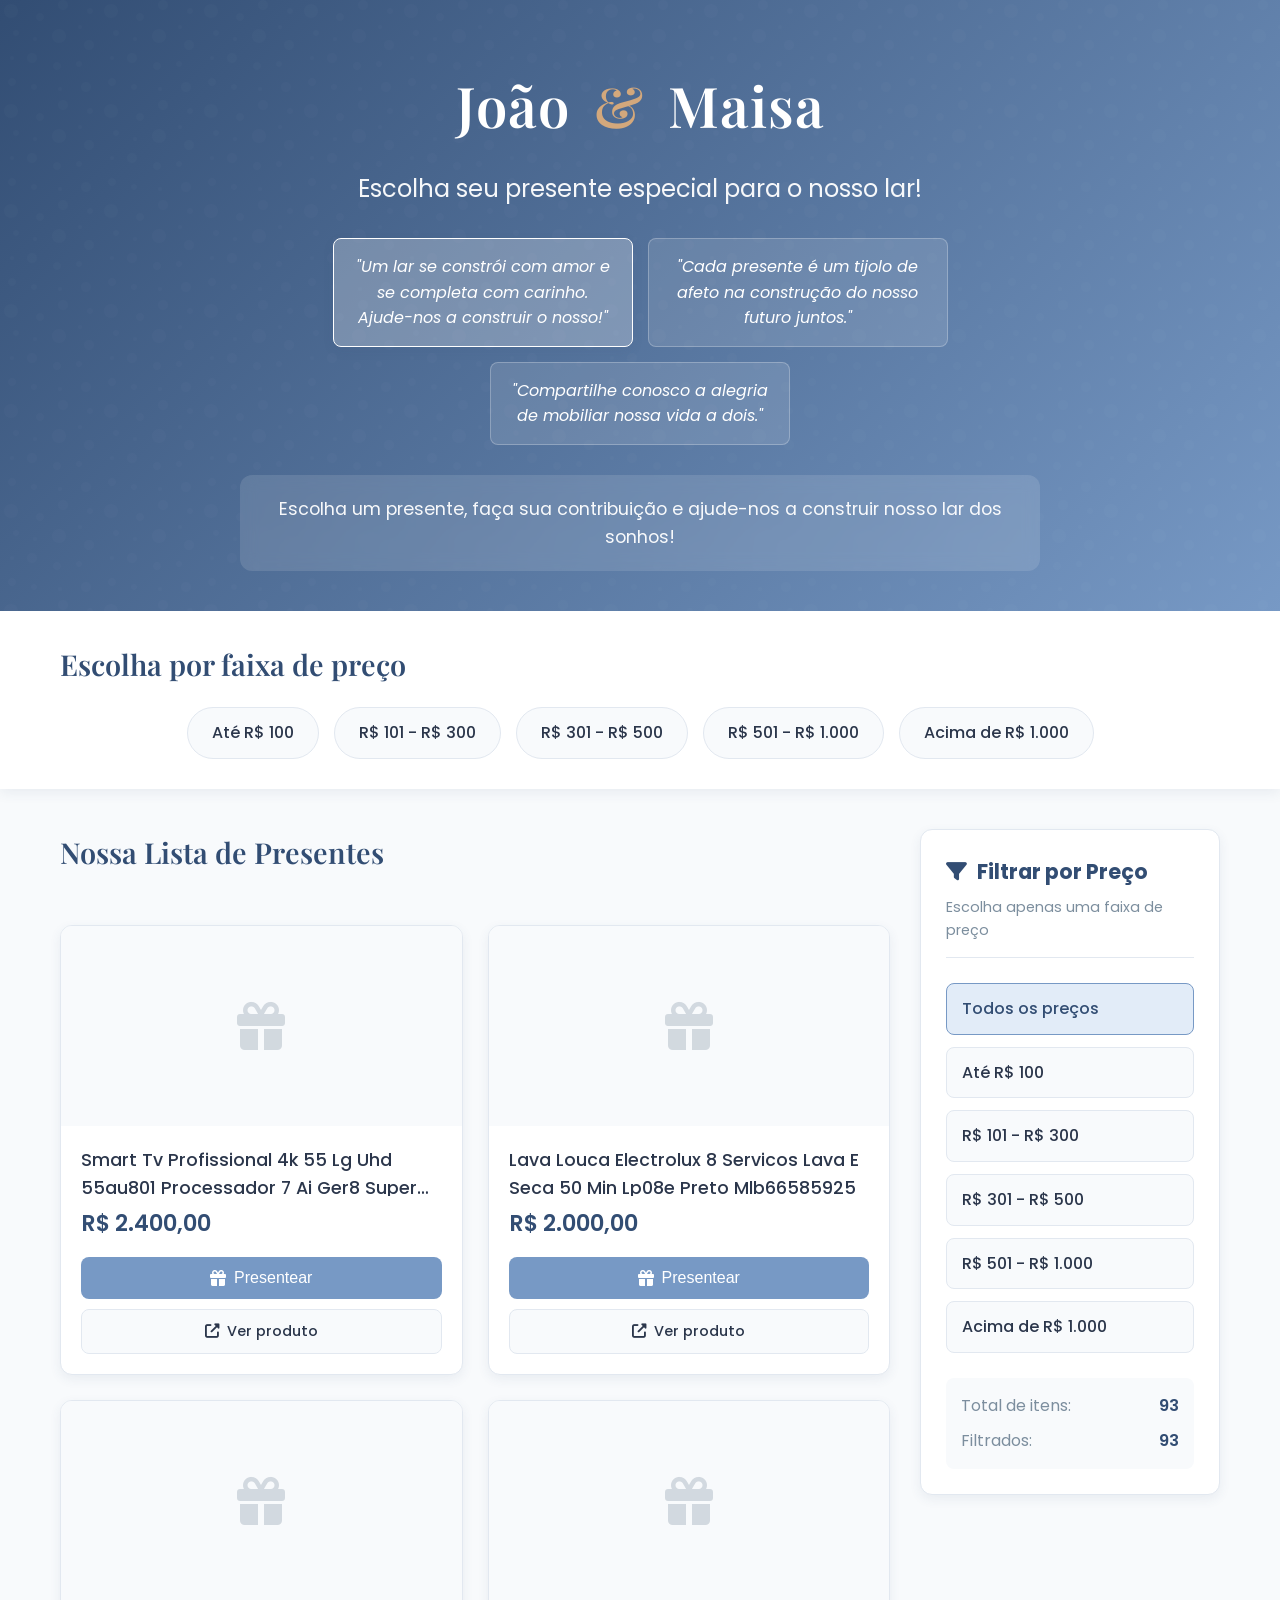
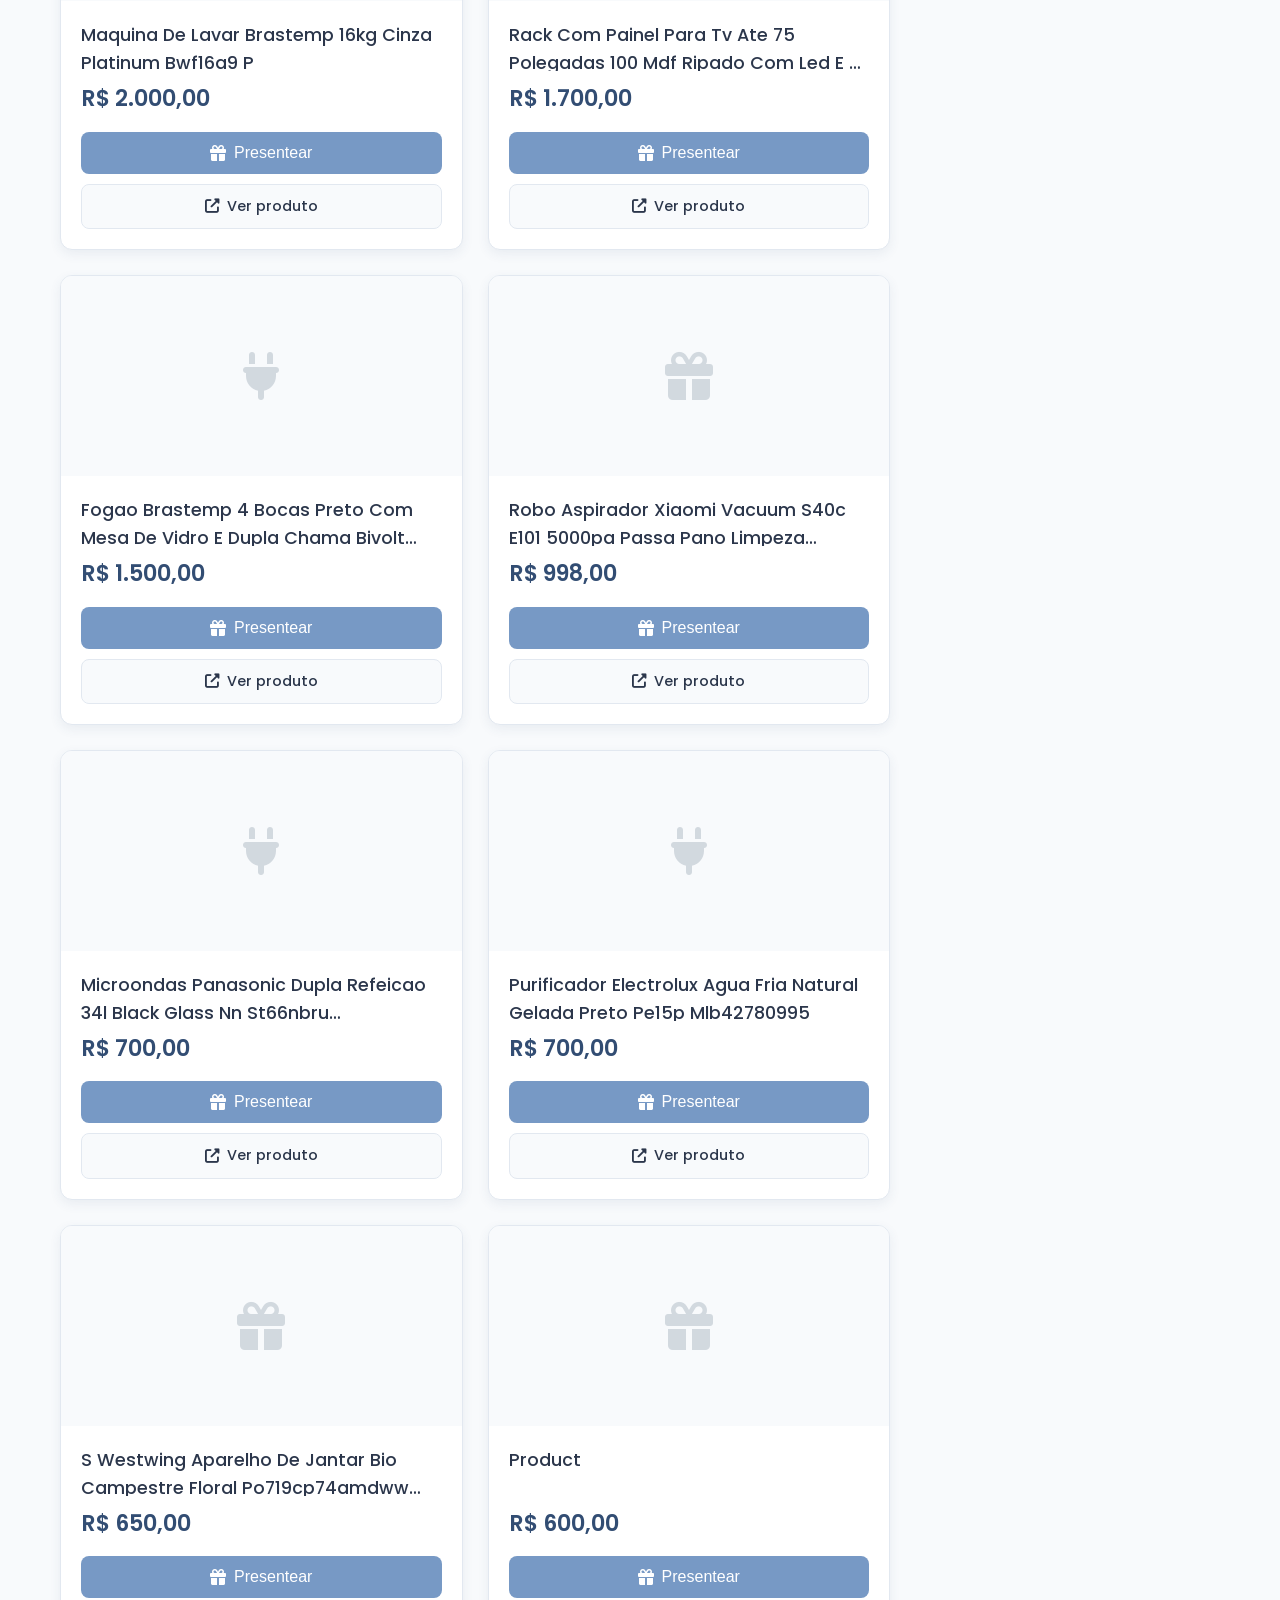
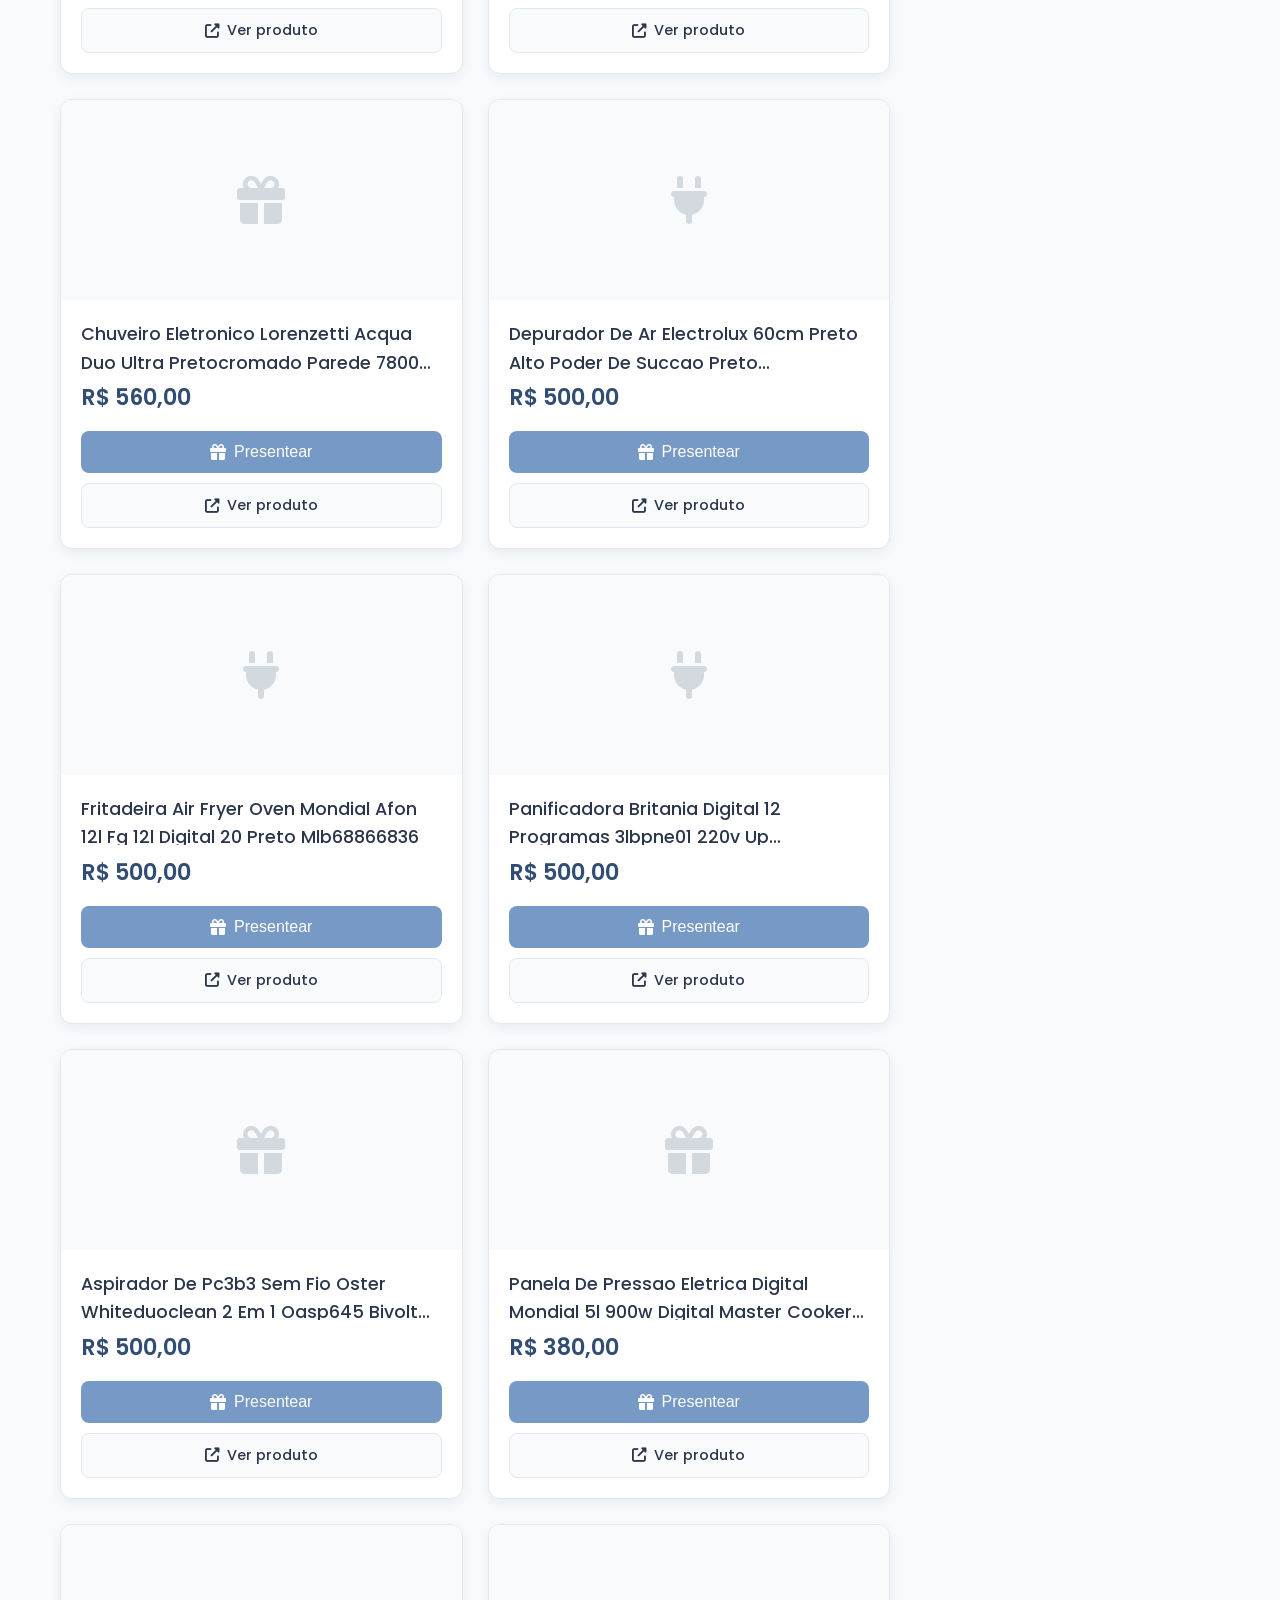
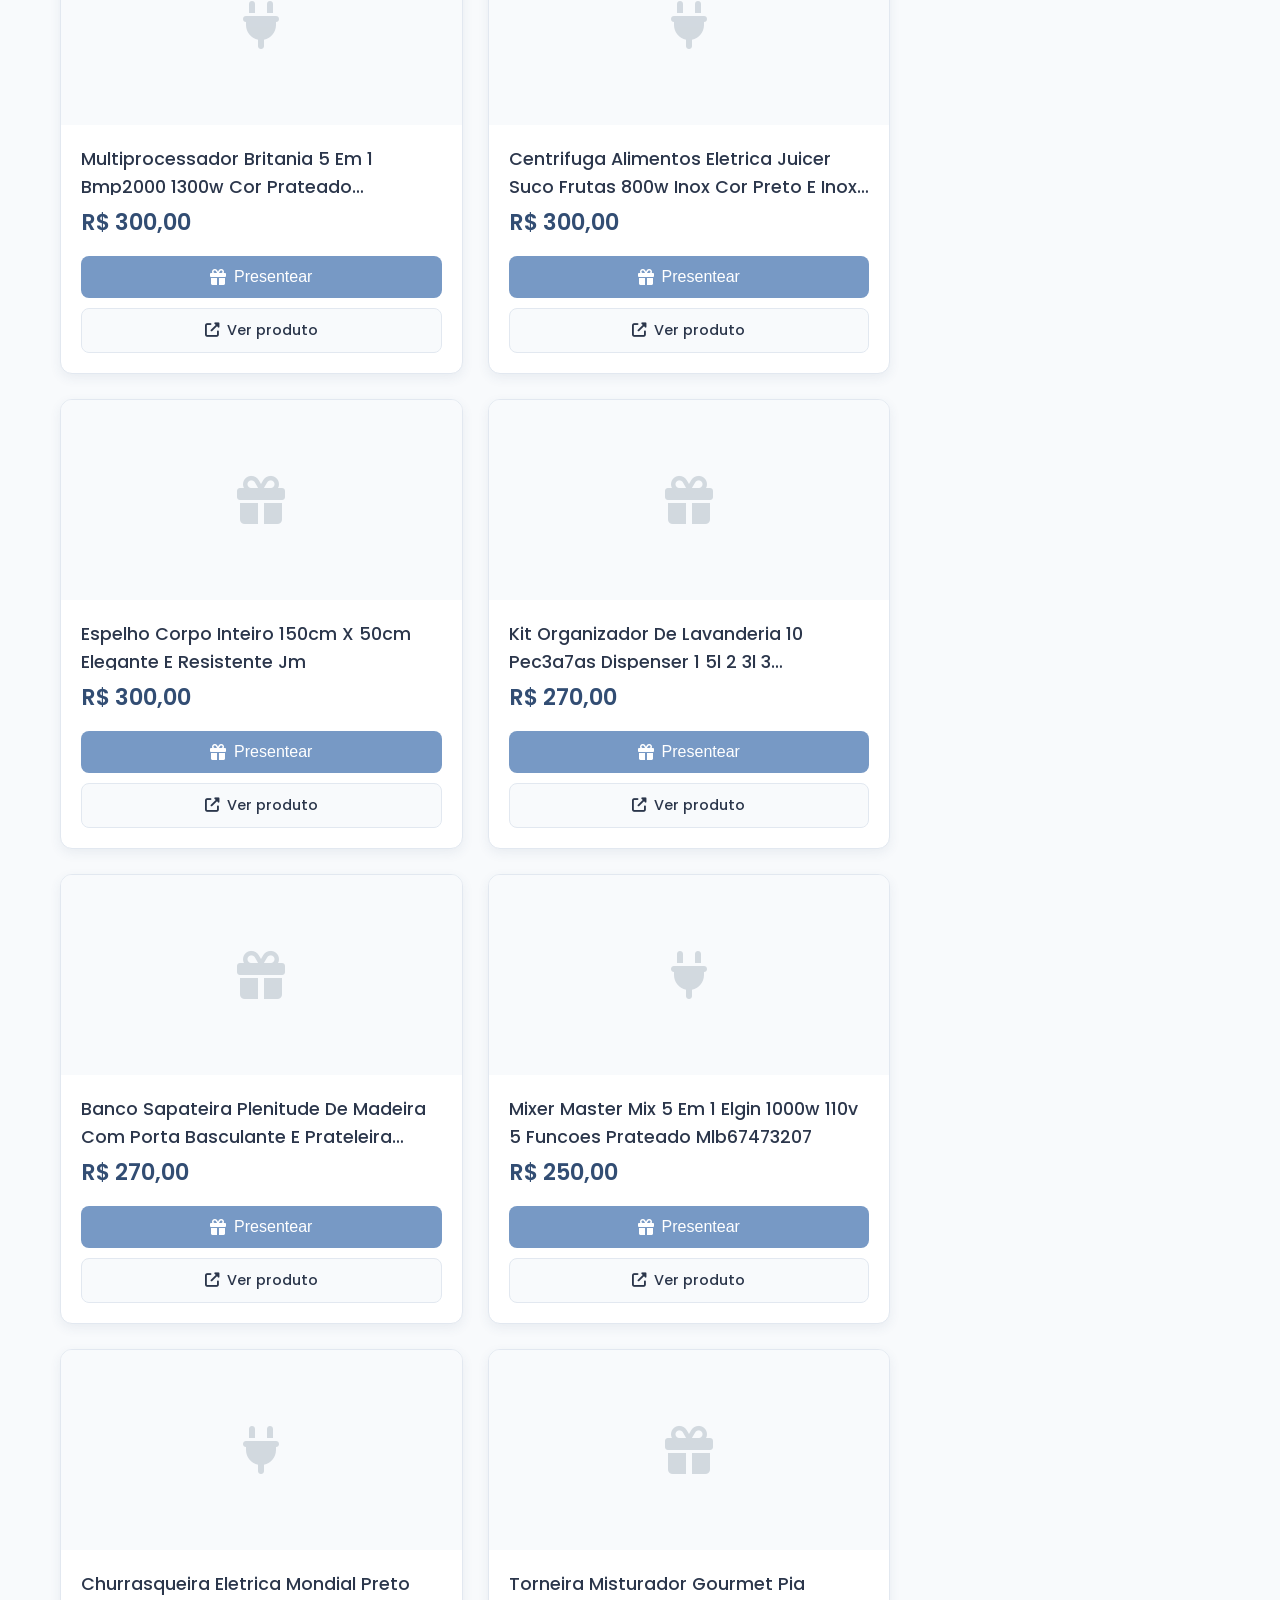
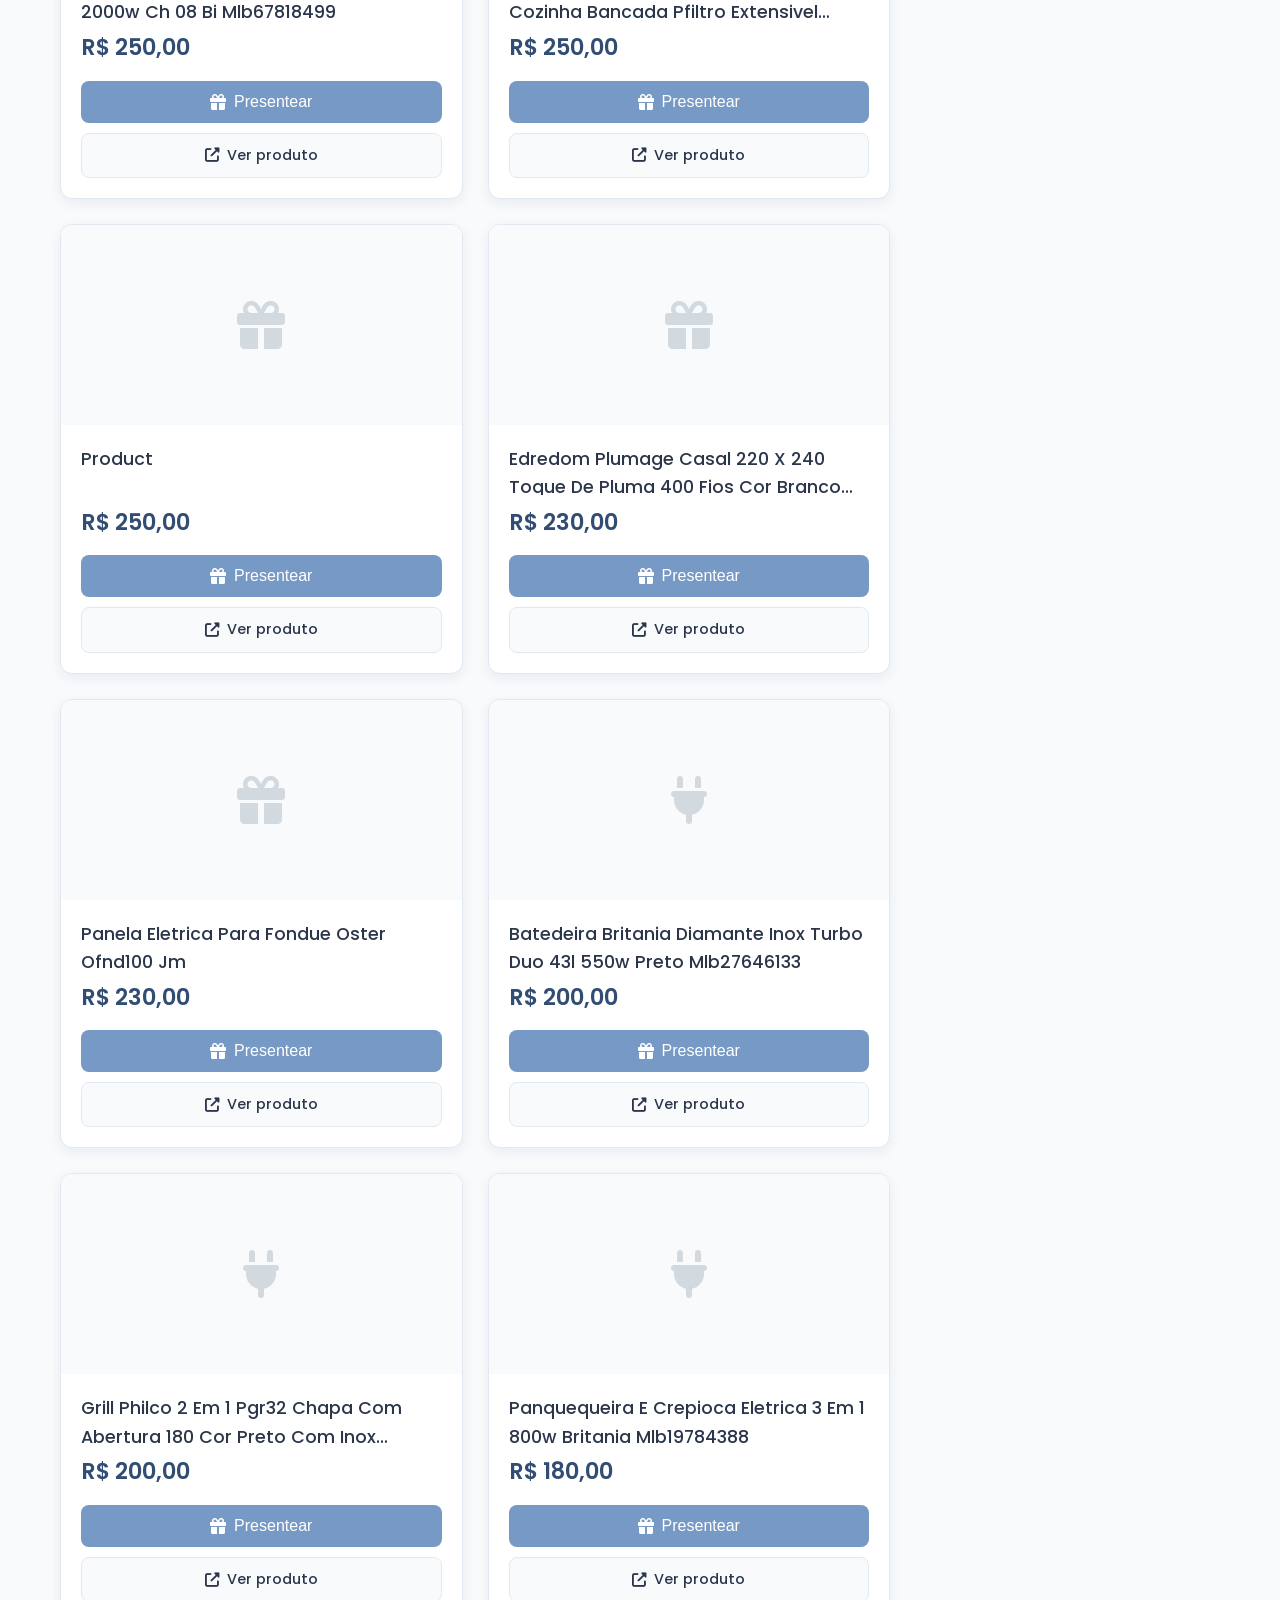
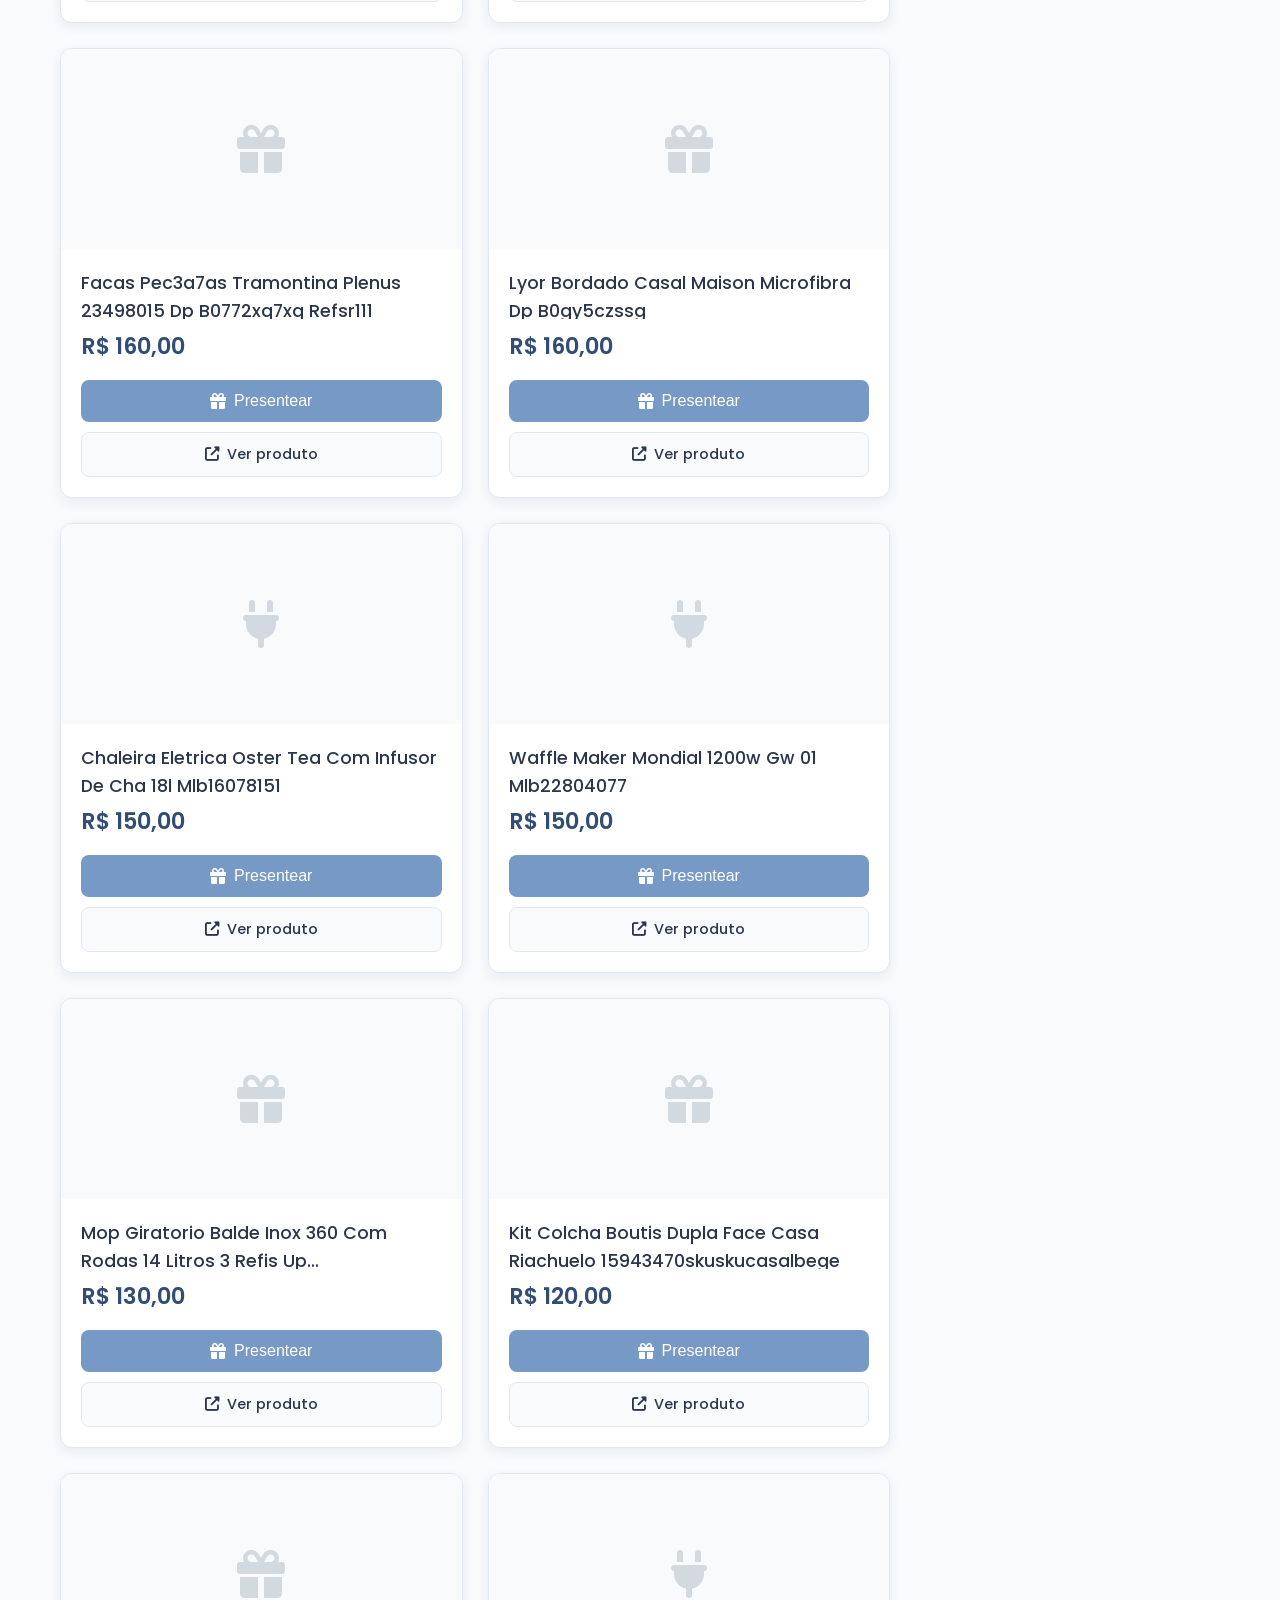
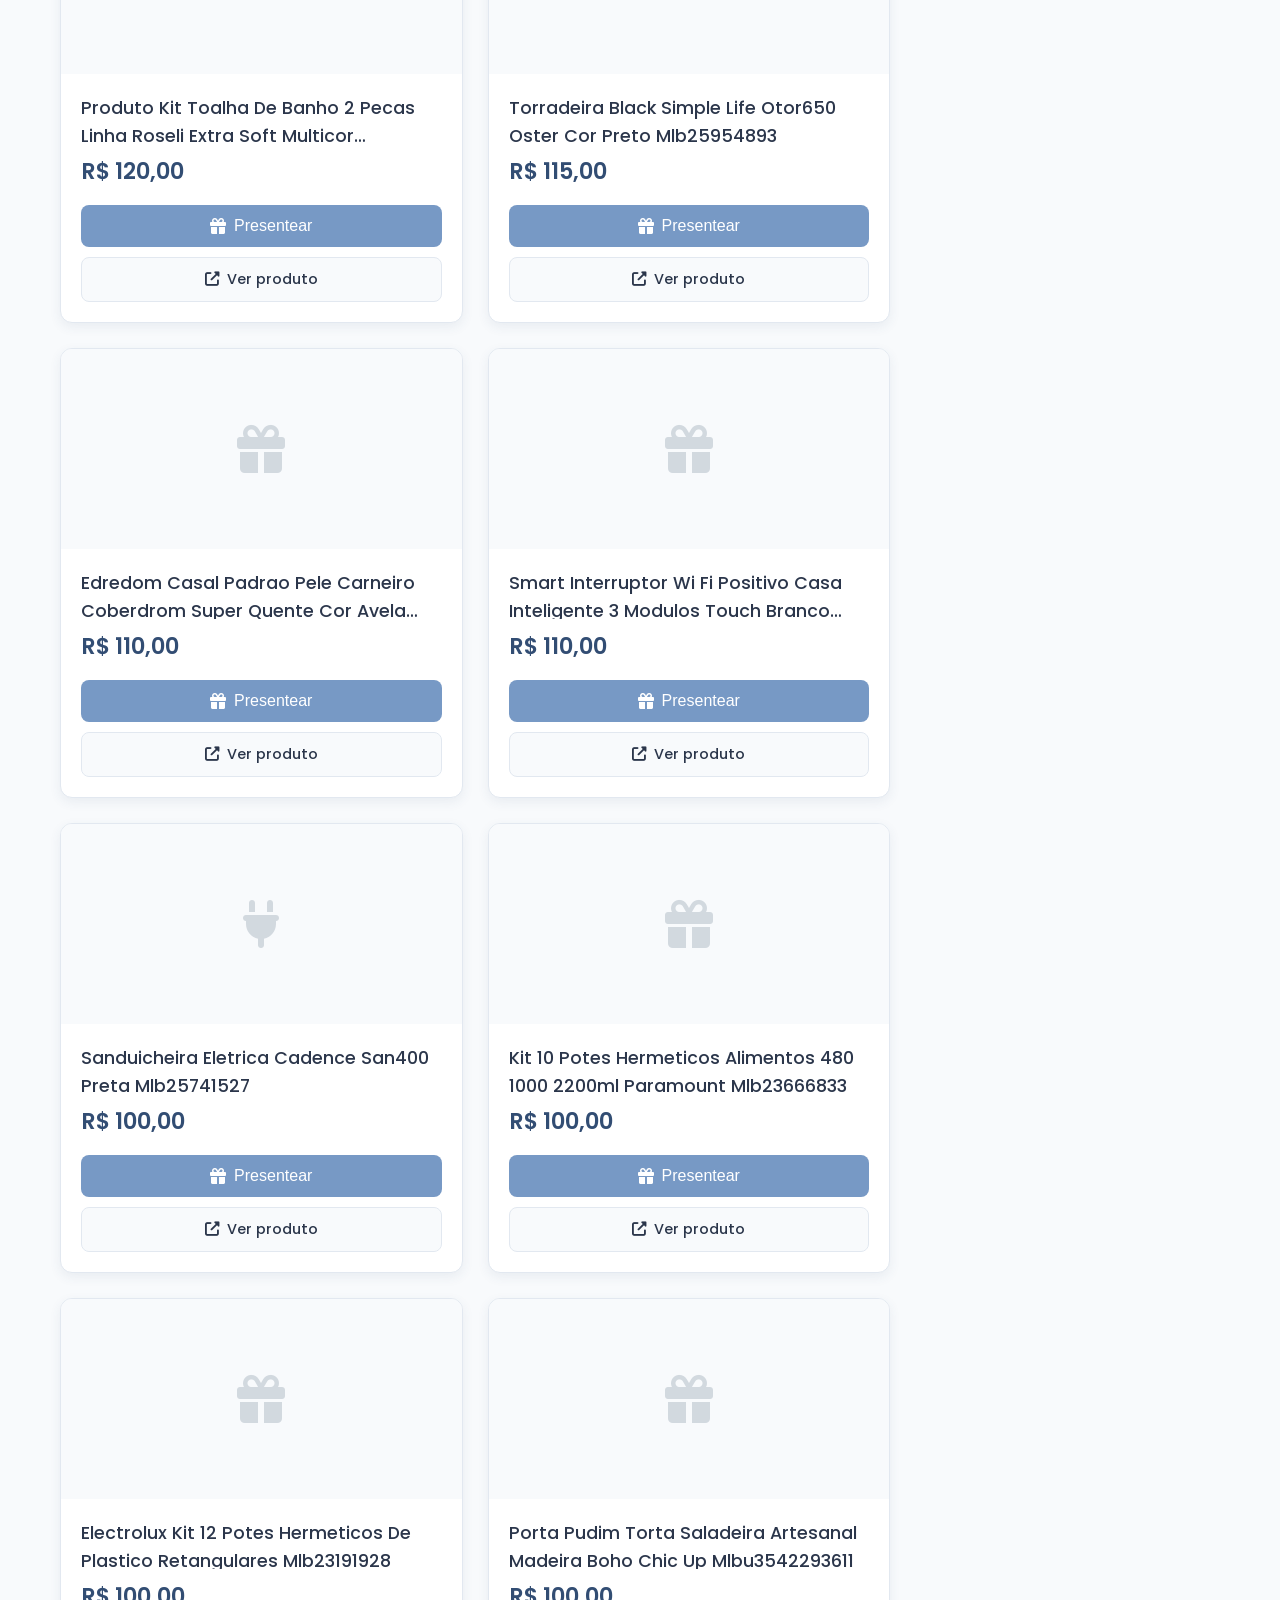
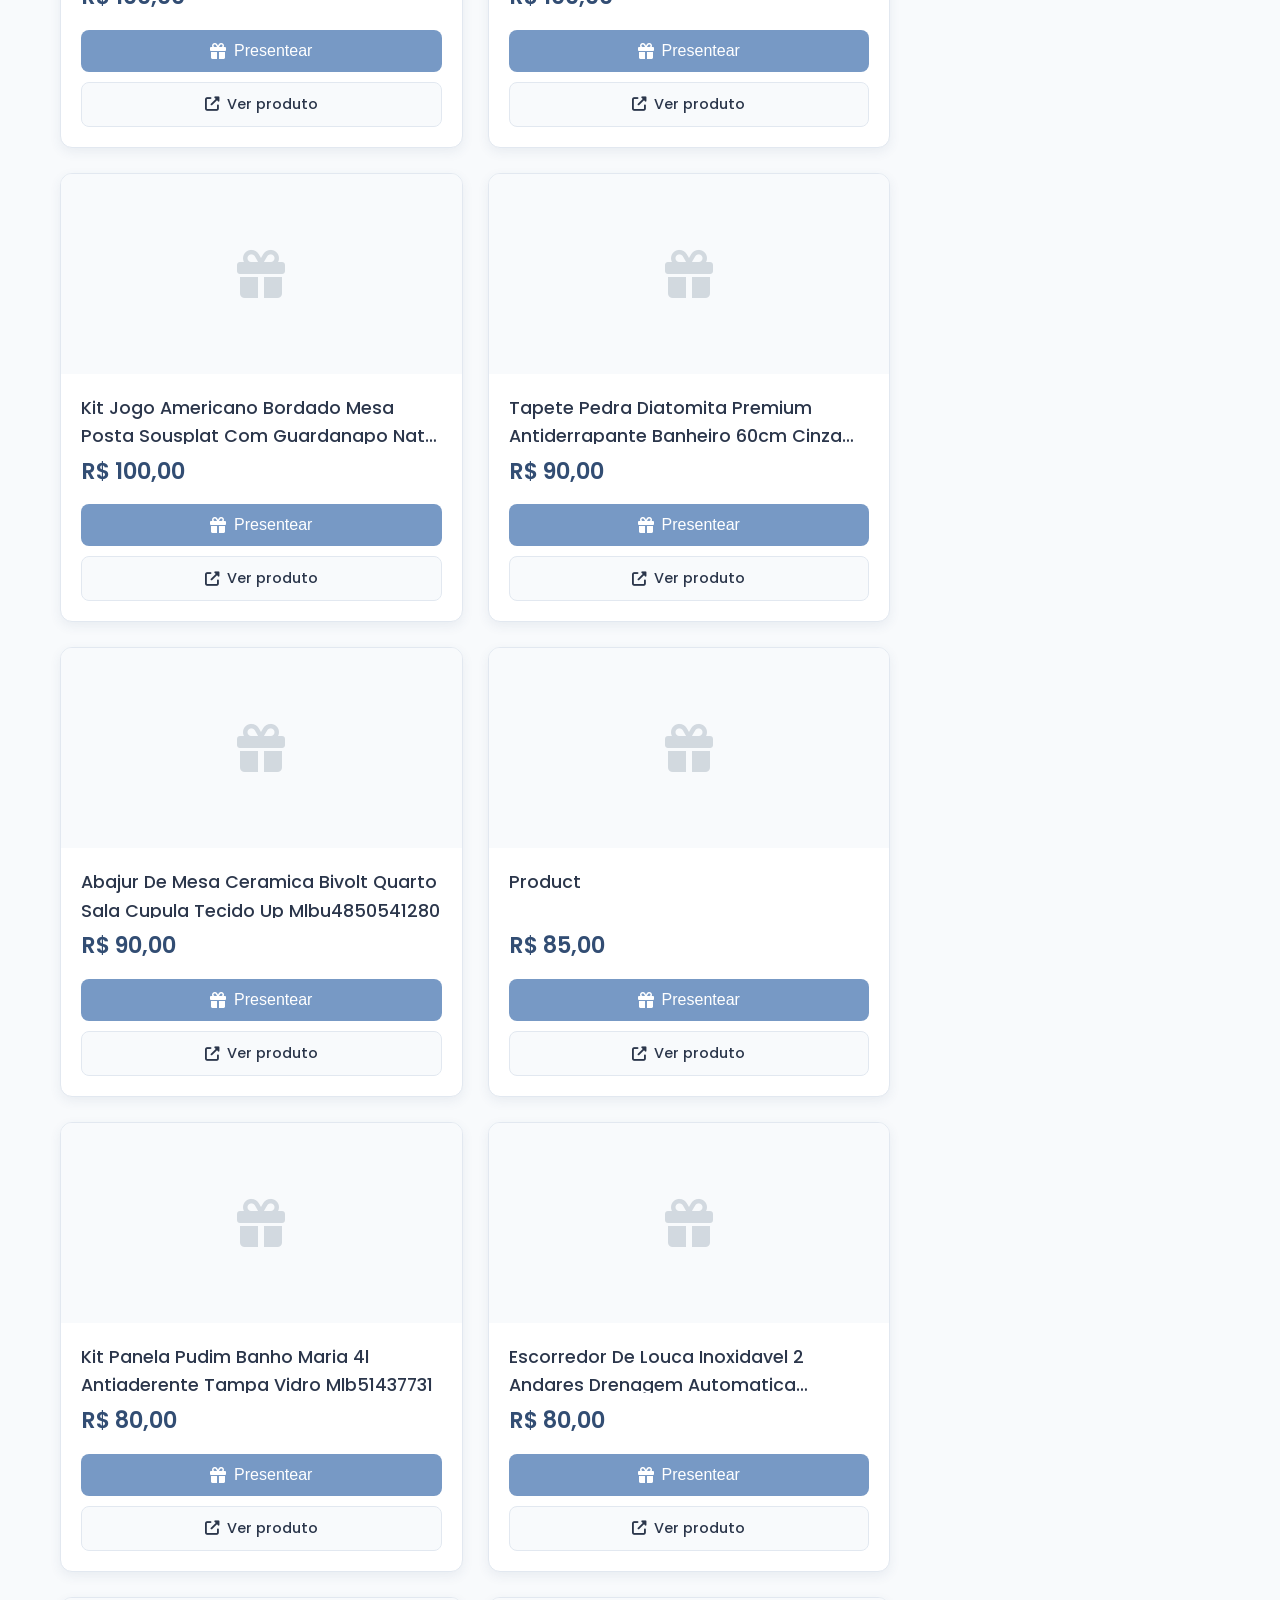
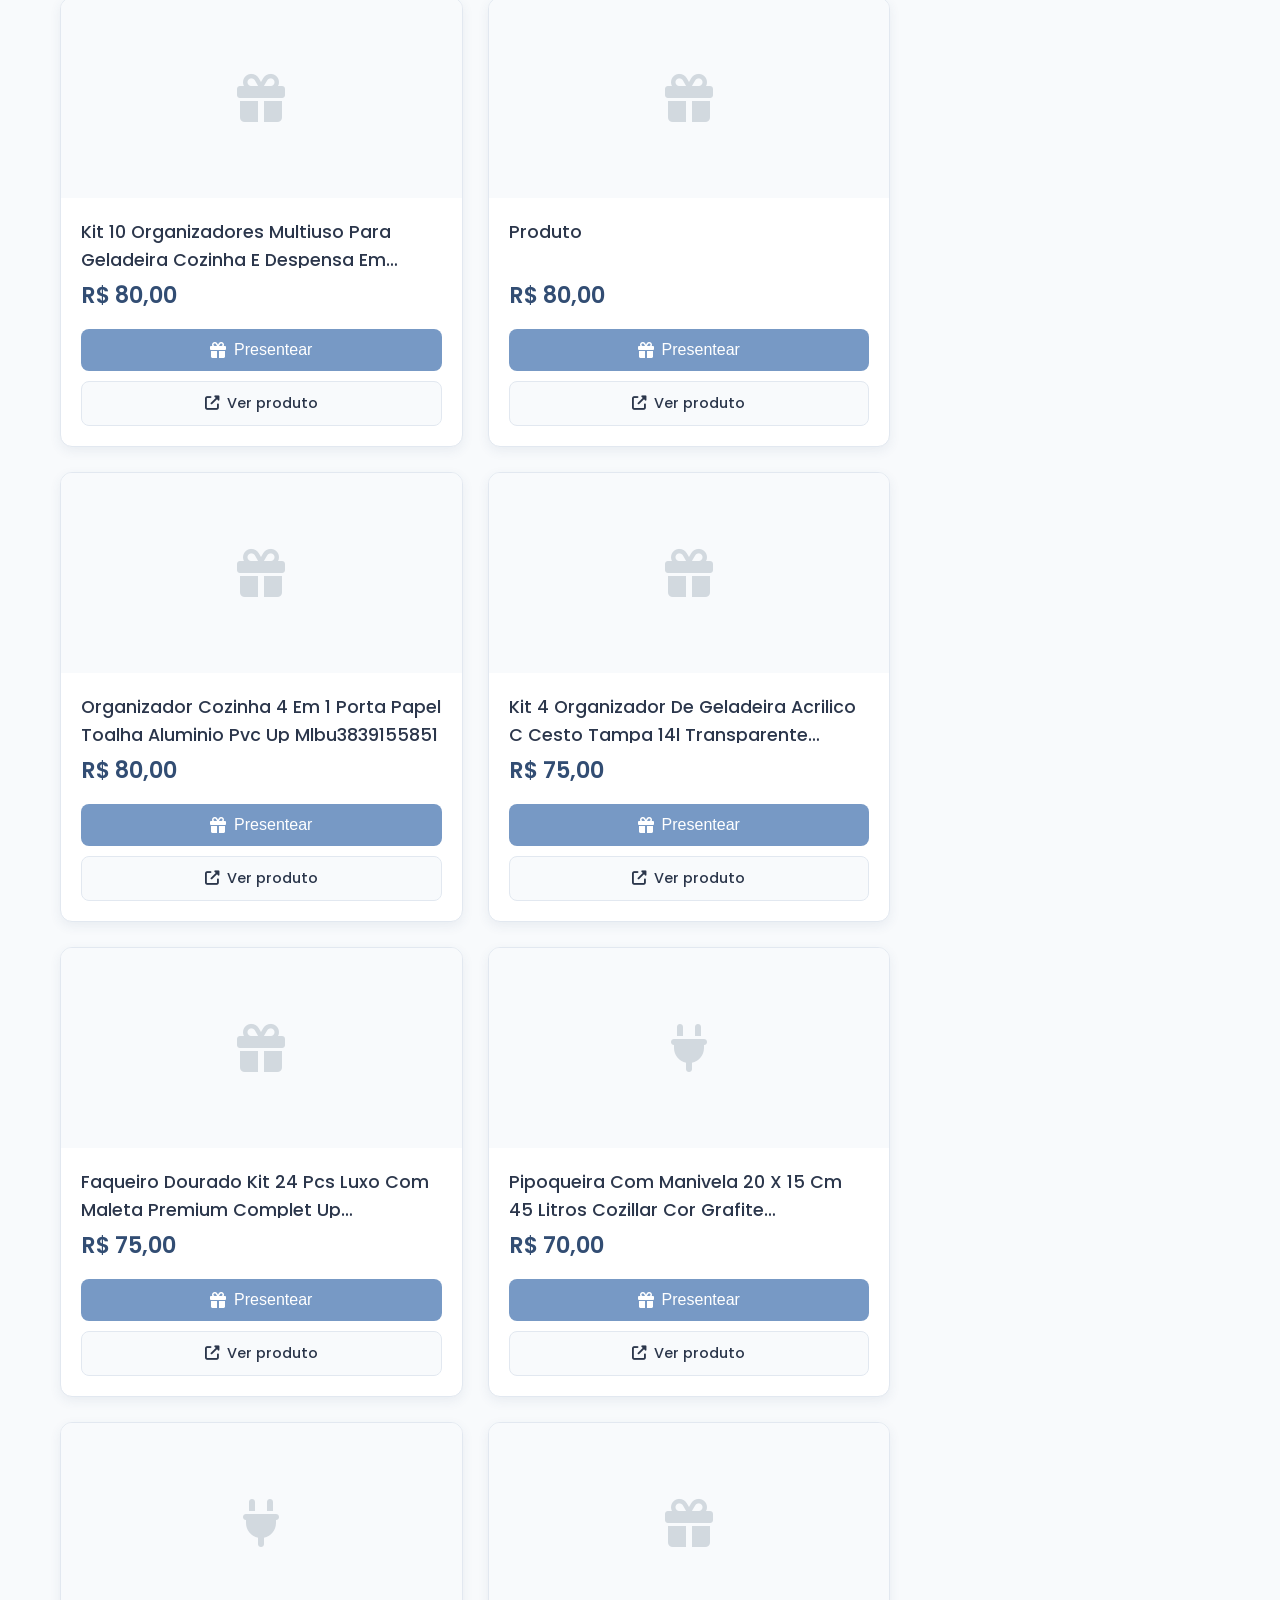
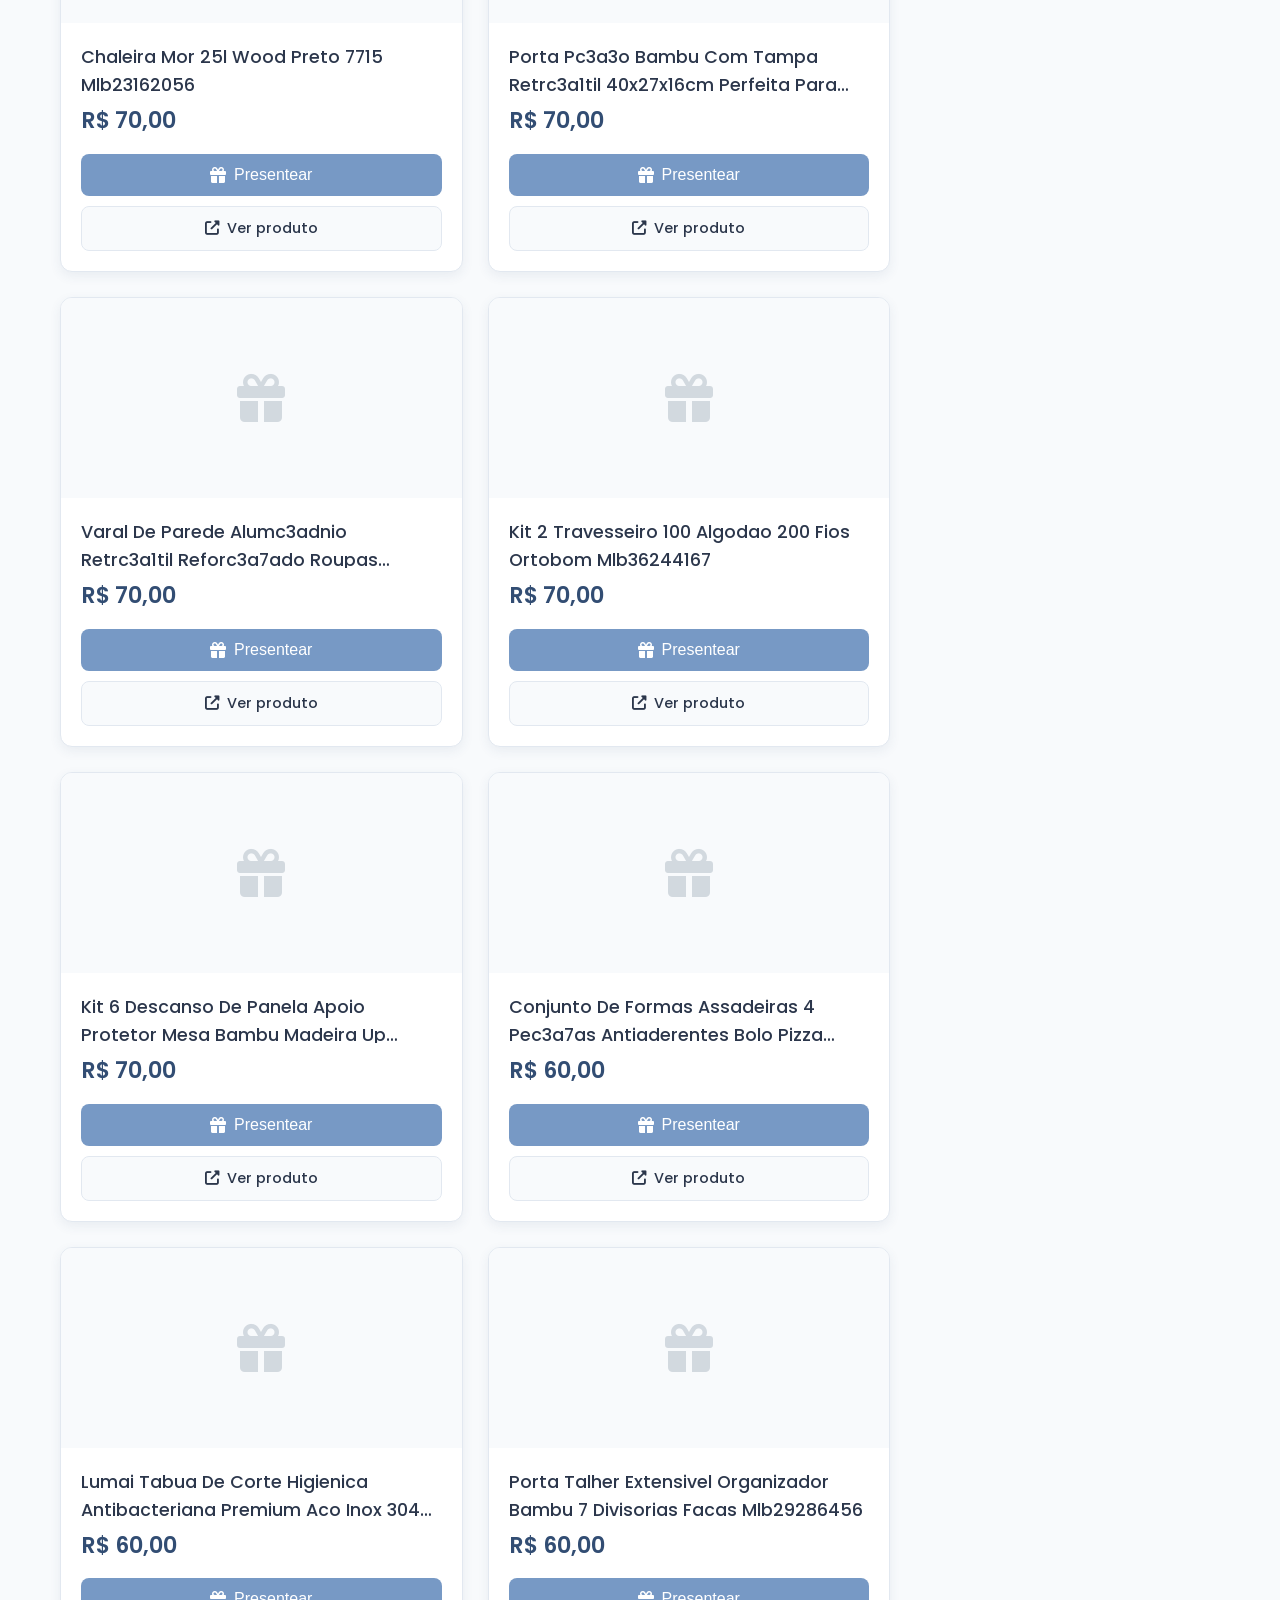
==== checkout.html @ a82e282a "Add files via upload" ====
<!DOCTYPE html>
<html lang="pt-BR">
<head>
    <meta charset="UTF-8">
    <meta name="viewport" content="width=device-width, initial-scale=1.0">
    <title>Finalizar Presente - João e Maisa</title>
    <link rel="stylesheet" href="style.css">
    <link rel="stylesheet" href="checkout.css">
    <link rel="preconnect" href="https://fonts.googleapis.com">
    <link rel="preconnect" href="https://fonts.gstatic.com" crossorigin>
    <link href="https://fonts.googleapis.com/css2?family=Poppins:wght@300;400;500;600;700&family=Playfair+Display:wght@400;500;600&display=swap" rel="stylesheet">
    <link rel="stylesheet" href="https://cdnjs.cloudflare.com/ajax/libs/font-awesome/6.4.0/css/all.min.css">
</head>
<body>
    <!-- Header -->
    <header class="checkout-header">
        <div class="container">
            <div class="header-content">
                <a href="index.html" class="back-link">
                    <i class="fas fa-arrow-left"></i> Voltar para lista
                </a>
                <h1 class="couple-names">João <span class="amp">&</span> Maisa</h1>
            </div>
        </div>
    </header>

    <!-- Main Content -->
    <main class="checkout-main">
        <div class="container">
            <div class="checkout-wrapper">
                <!-- Product Summary -->
                <section class="product-summary" id="productSummary">
                    <div class="summary-header">
                        <h2><i class="fas fa-gift"></i> Resumo do Presente</h2>
                    </div>
                    <div class="summary-content">
                        <div class="product-image-container">
                            <div class="product-image-large" id="productImage"></div>
                        </div>
                        <div class="product-details">
                            <h3 id="productName">Carregando...</h3>
                            <div class="product-price-large" id="productPrice">R$ 0,00</div>
                            <div class="voltage-warning" id="voltageWarning">
                                <i class="fas fa-exclamation-circle"></i>
                                <span>Verifique se a voltagem é 110V antes de comprar</span>
                            </div>
                        </div>
                    </div>
                </section>

                <!-- Checkout Options -->
                <section class="checkout-options">
                    <div class="options-header">
                        <h2><i class="fas fa-credit-card"></i> Escolha como presentear</h2>
                        <p class="options-subtitle">Selecione a forma que preferir contribuir</p>
                    </div>
                    
                    <div class="options-grid">
                        <!-- Opção 1: PIX -->
                        <div class="option-card option-recommended" id="pixOption">
                            <div class="option-badge">
                                <span class="badge-text">Recomendado</span>
                            </div>
                            <div class="option-icon">
                                <i class="fas fa-qrcode"></i>
                            </div>
                            <div class="option-content">
                                <h3>Fazer um PIX</h3>
                                <p class="option-description">
                                    Transfira o valor do presente diretamente para os noivos comprarem. 
                                    É rápido, seguro e sem taxas!
                                </p>
                                
                                <div class="pix-details">
                                    <div class="pix-qr-code" id="pixQRCode">
                                        <img src="qrcode.png" alt="QR Code PIX" style="width: 100%; height: 100%; object-fit: contain; border-radius: 8px;">
                                    </div>
                                    
                                    <div class="pix-info">
                                        <div class="info-item">
                                            <span class="info-label">Chave PIX (CPF):</span>
                                            <div class="info-value">
                                                <span id="pixKey">123.456.789-00</span>
                                                <button class="btn-copy" id="copyPixBtn">
                                                    <i class="fas fa-copy"></i> Copiar
                                                </button>
                                            </div>
                                        </div>
                                        
                                        <div class="info-item">
                                            <span class="info-label">Valor:</span>
                                            <span class="info-value" id="pixValue">R$ 0,00</span>
                                        </div>
                                        
                                        <div class="info-item">
                                            <span class="info-label">Favorecido:</span>
                                            <span class="info-value">João Gabriel Ribeiro Holanda</span>
                                        </div>
                                    </div>
                                </div>
                                
                                <div class="option-instructions">
                                    <h4><i class="fas fa-info-circle"></i> Como fazer o PIX:</h4>
                                    <ol>
                                        <li>Abra o app do seu banco</li>
                                        <li>Escolha a opção "Pagar com PIX"</li>
                                        <li>Escaneie o QR Code ou cole a chave</li>
                                        <li>Confirme o valor e finalize</li>
                                    </ol>
                                </div>
                            </div>
                        </div>
                        
                        <!-- Opção 2: Entrega e Compra Externa -->
                        <div class="option-card" id="deliveryOption">
                            <div class="option-icon">
                                <i class="fas fa-truck"></i>
                            </div>
                            <div class="option-content">
                                <h3>Entregar no Endereço ou Comprar Online</h3>
                                <p class="option-description">
                                    Você pode comprar online e mandar entregar ou usar o link original do produto.
                                </p>
                                
                                <div class="delivery-details">
                                    <div class="address-card">
                                        <h4><i class="fas fa-home"></i> Endereço dos Noivos</h4>
                                        <div class="address-info">
                                            <p><strong>Rua Quintino Bocaiuva, 414</strong></p>
                                            <p>Bairro Santa Rosa, Belo Horizonte</p>
                                            <p>Bloco 2, Apto 301</p>
                                            <p>CEP: 31255-550</p>
                                        </div>
                                    </div>
                                    
                                    <!-- Link de Compra Externa -->
                                    <div class="external-purchase">
                                        <h4><i class="fas fa-external-link-alt"></i> Comprar no Site Original</h4>
                                        <div class="external-info">
                                            <div class="info-item">
                                                <span class="info-label">Produto:</span>
                                                <span class="info-value" id="externalProductName">Carregando...</span>
                                            </div>
                                            
                                            <div class="info-item">
                                                <span class="info-label">Preço:</span>
                                                <span class="info-value" id="externalProductPrice">R$ 0,00</span>
                                            </div>
                                            
                                            <div class="info-item">
                                                <span class="info-label">Loja:</span>
                                                <span class="info-value" id="externalStore">Carregando...</span>
                                            </div>
                                        </div>
                                        
                                        <div class="external-actions">
                                            <a href="#" target="_blank" class="btn-external" id="externalLinkBtn">
                                                <i class="fas fa-shopping-cart"></i>
                                                <span>Comprar Agora no Site</span>
                                            </a>
                                            
                                            <button class="btn-copy" id="copyLinkBtn">
                                                <i class="fas fa-copy"></i> Copiar Link
                                            </button>
                                        </div>
                                    </div>
                                    
                                    <div class="delivery-instructions">
                                        <h4><i class="fas fa-shipping-fast"></i> Instruções:</h4>
                                        <ul>
                                            <li>Compre o produto em qualquer loja online ou use o link acima</li>
                                            <li>Use o endereço dos noivos para entrega</li>
                                            <li>Verifique se a voltagem é <strong>110V</strong> para eletrodomésticos</li>
                                            <li>Recomendamos usar o nome "João e Maisa"</li>
                                            <li>Após enviar/comprar, avise-nos pelo WhatsApp</li>
                                        </ul>
                                    </div>
                                </div>
                            </div>
                        </div>
                    </div>
                </section>

                <!-- Confirmation Section -->
                <section class="confirmation-section">
                    <div class="confirmation-content">
                        <div class="confirmation-message">
                            <h3><i class="fas fa-check-circle"></i> Pronto para confirmar?</h3>
                            <p>
                                Após fazer o PIX ou enviar o presente, clique no botão abaixo para nos avisar 
                                e atualizarmos nossa lista. Isso evita presentes duplicados!
                            </p>
                        </div>
                        
                        <div class="whatsapp-options">
                            <h4><i class="fab fa-whatsapp"></i> Avisar pelo WhatsApp</h4>
                            <p>Escolha para qual número prefere enviar a confirmação:</p>
                            
                            <div class="whatsapp-buttons">
                                <button class="btn-whatsapp whatsapp-joao" id="whatsappJoaoBtn">
                                    <i class="fab fa-whatsapp"></i>
                                    <span>Avisar João</span>
                                    <small>(31) 98675-0249</small>
                                </button>
                                
                                <button class="btn-whatsapp whatsapp-maisa" id="whatsappMaisaBtn">
                                    <i class="fab fa-whatsapp"></i>
                                    <span>Avisar Maisa</span>
                                    <small>(31) 99699-7590</small>
                                </button>
                         
                            </div>
                        </div>
                    </div>
                </section>
            </div>
        </div>
    </main>

    <!-- Footer -->
    <footer class="footer">
        <div class="container">
            <div class="footer-content">
                <div class="footer-brand">
                    <h4>João & Maisa</h4>
                    <p>Construindo nosso lar com amor</p>
                </div>
                <div class="footer-contact">
                    <h5>Dúvidas?</h5>
                    <p>Entre em contato com os noivos:</p>
                    <div class="contact-info">
                        <div class="contact-item">
                            <i class="fas fa-phone"></i>
                            <span>João: (31) 98675-0249</span>
                        </div>
                        <div class="contact-item">
                            <i class="fas fa-phone"></i>
                            <span>Maisa: (31) 99699-7590</span>
                        </div>
                    </div>
                </div>
            </div>
            <div class="footer-bottom">
                <p>&copy; 2024 Lista de Presentes - João e Maisa. Todos os direitos reservados.</p>
            </div>
        </div>
    </footer>

    <!-- Copy Confirmation Toast -->
    <div class="toast" id="copyToast">
        <div class="toast-content">
            <i class="fas fa-check-circle"></i>
            <span>Chave PIX copiada para a área de transferência!</span>
        </div>
    </div>

    <!-- JavaScript -->
    <script src="checkout.js"></script>
</body>
</html>
---- style.css ----
/* Reset e configurações globais */
* {
    margin: 0;
    padding: 0;
    box-sizing: border-box;
}

:root {
    /* Paleta principal baseada em #7799C5 */
    --primary-color: #7799C5;
    --primary-light: #9BB5DE;
    --primary-lighter: #E2ECF8;
    --primary-dark: #50719E;
    --primary-darker: #324D73;
    
    /* Mapeamento para garantir retrocompatibilidade com seletores existentes */
    --dark-blue: #324D73;
    --accent-blue: #7799C5;
    --secondary-blue: #E2ECF8;
    
    /* Cores complementares e neutras */
    --secondary-color: #D3A87C;
    --accent-color: #5FA8A3;
    
    /* Cores de texto */
    --text-dark: #2B364B;
    --text-medium: #54667A;
    --text-light: #7C8E9E;
    
    /* Cores neutras */
    --white: #FFFFFF;
    --light-gray: #F8FAFC;
    --gray: #E2E8F0;
    --dark-gray: #CBD5E1;
    
    /* Cores de feedback */
    --success: #38A169;
    --warning: #DD6B20;
    --danger: #E53E3E;
    
    /* Efeitos visuais */
    --shadow: 0 4px 12px rgba(50, 77, 115, 0.08);
    --shadow-hover: 0 8px 24px rgba(50, 77, 115, 0.16);
    --radius: 12px;
    --radius-sm: 8px;
    --transition: all 0.3s ease;
}

body {
    font-family: 'Poppins', sans-serif;
    color: var(--text-dark);
    background-color: var(--light-gray);
    line-height: 1.6;
    min-height: 100vh;
    display: flex;
    flex-direction: column;
}

.container {
    max-width: 1200px;
    margin: 0 auto;
    padding: 0 20px;
}

/* Header / Hero Section */
.hero {
    background: linear-gradient(135deg, var(--primary-darker) 0%, var(--primary-color) 100%);
    color: var(--white);
    padding: 60px 0 40px;
    text-align: center;
    position: relative;
    overflow: hidden;
}

.hero::before {
    content: '';
    position: absolute;
    top: 0;
    left: 0;
    right: 0;
    bottom: 0;
    background: url("data:image/svg+xml,%3Csvg width='100' height='100' viewBox='0 0 100 100' xmlns='http://www.w3.org/2000/svg'%3E%3Cpath d='M11 18c3.866 0 7-3.134 7-7s-3.134-7-7-7-7 3.134-7 7 3.134 7 7 7zm48 25c3.866 0 7-3.134 7-7s-3.134-7-7-7-7 3.134-7 7 3.134 7 7 7zm-43-7c1.657 0 3-1.343 3-3s-1.343-3-3-3-3 1.343-3 3 1.343 3 3 3zm63 31c1.657 0 3-1.343 3-3s-1.343-3-3-3-3 1.343-3 3 1.343 3 3 3zM34 90c1.657 0 3-1.343 3-3s-1.343-3-3-3-3 1.343-3 3 1.343 3 3 3zm56-76c1.657 0 3-1.343 3-3s-1.343-3-3-3-3 1.343-3 3 1.343 3 3 3zM12 86c2.21 0 4-1.79 4-4s-1.79-4-4-4-4 1.79-4 4 1.79 4 4 4zm28-65c2.21 0 4-1.79 4-4s-1.79-4-4-4-4 1.79-4 4 1.79 4 4 4zm23-11c2.76 0 5-2.24 5-5s-2.24-5-5-5-5 2.24-5 5 2.24 5 5 5zm-6 60c2.21 0 4-1.79 4-4s-1.79-4-4-4-4 1.79-4 4 1.79 4 4 4zm29 22c2.76 0 5-2.24 5-5s-2.24-5-5-5-5 2.24-5 5 2.24 5 5 5zM32 63c2.76 0 5-2.24 5-5s-2.24-5-5-5-5 2.24-5 5 2.24 5 5 5zm57-13c2.76 0 5-2.24 5-5s-2.24-5-5-5-5 2.24-5 5 2.24 5 5 5zm-9-21c1.105 0 2-.895 2-2s-.895-2-2-2-2 .895-2 2 .895 2 2 2zM60 91c1.105 0 2-.895 2-2s-.895-2-2-2-2 .895-2 2 .895 2 2 2zM35 41c1.105 0 2-.895 2-2s-.895-2-2-2-2 .895-2 2 .895 2 2 2zM12 60c1.105 0 2-.895 2-2s-.895-2-2-2-2 .895-2 2 .895 2 2 2z' fill='%23ffffff' fill-opacity='0.1' fill-rule='evenodd'/%3E%3C/svg%3E");
    opacity: 0.15;
}

.hero-content {
    position: relative;
    z-index: 1;
    max-width: 800px;
    margin: 0 auto;
}

.couple-names {
    font-family: 'Playfair Display', serif;
    font-size: 3.5rem;
    font-weight: 600;
    margin-bottom: 20px;
    letter-spacing: 1px;
}

.couple-names .amp {
    color: var(--secondary-color);
    margin: 0 10px;
}

.welcome-message h2 {
    font-size: 1.5rem;
    font-weight: 400;
    margin-bottom: 30px;
    opacity: 0.95;
}

.message-options {
    display: flex;
    flex-wrap: wrap;
    gap: 15px;
    justify-content: center;
    margin-bottom: 30px;
}

.message-option {
    background: rgba(255, 255, 255, 0.12);
    border: 1px solid rgba(255, 255, 255, 0.25);
    border-radius: var(--radius-sm);
    padding: 15px;
    max-width: 300px;
    cursor: pointer;
    transition: var(--transition);
    font-style: italic;
}

.message-option:hover {
    background: rgba(255, 255, 255, 0.2);
    transform: translateY(-2px);
}

.message-option.active {
    background: rgba(255, 255, 255, 0.25);
    border-color: var(--white);
    box-shadow: var(--shadow);
}

.hero-instructions {
    background: rgba(255, 255, 255, 0.12);
    border-radius: var(--radius);
    padding: 20px;
    margin-top: 20px;
    backdrop-filter: blur(8px);
}

.hero-instructions p {
    font-size: 1.1rem;
    opacity: 0.95;
}

/* Price Navigation */
.price-navigation {
    background-color: var(--white);
    padding: 30px 0;
    box-shadow: var(--shadow);
}

.section-title {
    font-family: 'Playfair Display', serif;
    font-size: 1.8rem;
    font-weight: 600;
    margin-bottom: 20px;
    color: var(--primary-darker);
}

.price-badges {
    display: flex;
    flex-wrap: wrap;
    gap: 15px;
    justify-content: center;
}

.price-badge {
    background-color: var(--light-gray);
    border: 1px solid var(--gray);
    border-radius: 50px;
    padding: 12px 24px;
    font-weight: 500;
    cursor: pointer;
    transition: var(--transition);
    color: var(--text-dark);
}

.price-badge:hover {
    background-color: var(--primary-lighter);
    border-color: var(--primary-light);
    color: var(--primary-darker);
}

.price-badge.active {
    background-color: var(--primary-color);
    border-color: var(--primary-dark);
    color: var(--white);
    box-shadow: var(--shadow);
}

/* Main Content */
.main-content {
    flex: 1;
    padding: 40px 0;
}

.content-wrapper {
    display: flex;
    gap: 30px;
}

/* Products Section */
.products-section {
    flex: 1;
}

.products-header {
    display: flex;
    justify-content: space-between;
    align-items: center;
    margin-bottom: 30px;
}

.sort-info {
    display: flex;
    align-items: center;
    gap: 10px;
    background-color: var(--white);
    padding: 10px 15px;
    border-radius: var(--radius-sm);
    box-shadow: var(--shadow);
}

.sort-label {
    color: var(--text-light);
}

.sort-value {
    font-weight: 600;
    color: var(--primary-darker);
}

.products-grid {
    display: grid;
    grid-template-columns: repeat(auto-fill, minmax(280px, 1fr));
    gap: 25px;
    margin-bottom: 40px;
}

.product-card {
    background-color: var(--white);
    border-radius: var(--radius);
    overflow: hidden;
    box-shadow: var(--shadow);
    transition: var(--transition);
    position: relative;
    border: 1px solid var(--gray);
}

.product-card:hover {
    transform: translateY(-5px);
    box-shadow: var(--shadow-hover);
    border-color: var(--primary-light);
}

.product-image {
    height: 200px;
    background-color: var(--light-gray);
    background-image: url('imagens/placeholder.jpg');
    background-size: contain;
    background-repeat: no-repeat;
    background-position: center;
    display: flex;
    align-items: center;
    justify-content: center;
    color: var(--text-light);
}

.product-image i {
    font-size: 3rem;
    opacity: 0.3;
}

.product-info {
    padding: 20px;
}

.product-name {
    font-size: 1.1rem;
    font-weight: 500;
    margin-bottom: 10px;
    color: var(--text-dark);
    height: 50px;
    overflow: hidden;
    display: -webkit-box;
    -webkit-line-clamp: 2;
    -webkit-box-orient: vertical;
}

.product-price {
    font-size: 1.4rem;
    font-weight: 600;
    color: var(--primary-darker);
    margin-bottom: 15px;
}

.btn-presentear {
    width: 100%;
    padding: 12px;
    background-color: var(--primary-color);
    color: var(--white);
    border: none;
    border-radius: var(--radius-sm);
    font-size: 1rem;
    font-weight: 500;
    cursor: pointer;
    transition: var(--transition);
    display: flex;
    align-items: center;
    justify-content: center;
    gap: 8px;
}

.btn-presentear:hover {
    background-color: var(--primary-dark);
}

.btn-presentear:disabled {
    background-color: var(--dark-gray);
    cursor: not-allowed;
}

.product-actions {
    display: flex;
    flex-direction: column;
    gap: 10px;
    margin-top: 10px;
}

.btn-comprar-externo {
    width: 100%;
    padding: 10px;
    background-color: var(--light-gray);
    color: var(--text-dark);
    border: 1px solid var(--gray);
    border-radius: var(--radius-sm);
    font-size: 0.9rem;
    font-weight: 500;
    cursor: pointer;
    transition: var(--transition);
    display: flex;
    align-items: center;
    justify-content: center;
    gap: 8px;
    text-decoration: none;
    text-align: center;
}

.btn-comprar-externo:hover {
    background-color: var(--gray);
    border-color: var(--dark-gray);
    color: var(--primary-darker);
    text-decoration: none;
}

.products-empty {
    text-align: center;
    padding: 60px 20px;
    background-color: var(--white);
    border-radius: var(--radius);
    box-shadow: var(--shadow);
    display: none;
}

.products-empty i {
    font-size: 4rem;
    color: var(--primary-color);
    margin-bottom: 20px;
}

.products-empty p {
    font-size: 1.2rem;
    color: var(--text-light);
    margin-bottom: 20px;
}

.btn-clear-filter {
    padding: 10px 20px;
    background-color: var(--primary-color);
    color: var(--white);
    border: none;
    border-radius: var(--radius-sm);
    font-weight: 500;
    cursor: pointer;
    transition: var(--transition);
}

.btn-clear-filter:hover {
    background-color: var(--primary-dark);
}

/* Filter Sidebar */
.filter-sidebar {
    width: 300px;
    background-color: var(--white);
    border-radius: var(--radius);
    padding: 25px;
    box-shadow: var(--shadow);
    align-self: flex-start;
    border: 1px solid var(--gray);
}

.filter-header {
    margin-bottom: 25px;
    padding-bottom: 15px;
    border-bottom: 1px solid var(--gray);
}

.filter-header h4 {
    display: flex;
    align-items: center;
    gap: 10px;
    font-size: 1.3rem;
    color: var(--primary-darker);
    margin-bottom: 8px;
}

.filter-info {
    color: var(--text-light);
    font-size: 0.9rem;
}

.filter-options {
    margin-bottom: 25px;
}

.filter-option {
    margin-bottom: 12px;
}

.filter-option input[type="radio"] {
    display: none;
}

.filter-option label {
    display: block;
    padding: 12px 15px;
    background-color: var(--light-gray);
    border: 1px solid var(--gray);
    border-radius: var(--radius-sm);
    cursor: pointer;
    transition: var(--transition);
    font-weight: 500;
}

.filter-option input[type="radio"]:checked + label {
    background-color: var(--primary-lighter);
    border-color: var(--primary-color);
    color: var(--primary-darker);
}

.filter-option label:hover {
    background-color: var(--primary-lighter);
    border-color: var(--primary-light);
}

.filter-stats {
    background-color: var(--light-gray);
    border-radius: var(--radius-sm);
    padding: 15px;
}

.stat-item {
    display: flex;
    justify-content: space-between;
    margin-bottom: 10px;
}

.stat-item:last-child {
    margin-bottom: 0;
}

.stat-label {
    color: var(--text-light);
}

.stat-value {
    font-weight: 600;
    color: var(--primary-darker);
}

/* Modal */
.modal-overlay {
    position: fixed;
    top: 0;
    left: 0;
    right: 0;
    bottom: 0;
    background-color: rgba(43, 54, 75, 0.6);
    display: flex;
    align-items: center;
    justify-content: center;
    z-index: 1000;
    opacity: 0;
    visibility: hidden;
    transition: var(--transition);
}

.modal-overlay.active {
    opacity: 1;
    visibility: visible;
}

.modal {
    background-color: var(--white);
    border-radius: var(--radius);
    width: 90%;
    max-width: 500px;
    box-shadow: 0 10px 30px rgba(0, 0, 0, 0.15);
    overflow: hidden;
}

.modal-header {
    background-color: var(--warning);
    color: var(--white);
    padding: 20px;
    display: flex;
    justify-content: space-between;
    align-items: center;
}

.modal-header h3 {
    display: flex;
    align-items: center;
    gap: 10px;
    font-size: 1.3rem;
}

.modal-close {
    background: none;
    border: none;
    font-size: 2rem;
    cursor: pointer;
    color: var(--white);
    line-height: 1;
    transition: var(--transition);
}

.modal-close:hover {
    color: var(--light-gray);
    transform: scale(1.1);
}

.modal-body {
    padding: 30px 20px;
    text-align: center;
}

.warning-icon {
    font-size: 3rem;
    color: var(--warning);
    margin-bottom: 20px;
}

.warning-text {
    font-size: 1.2rem;
    margin-bottom: 15px;
    color: var(--text-dark);
}

.modal-info {
    color: var(--text-light);
    font-size: 0.95rem;
}

.modal-footer {
    padding: 20px;
    display: flex;
    gap: 15px;
    justify-content: flex-end;
    border-top: 1px solid var(--gray);
}

.btn {
    padding: 12px 24px;
    border: none;
    border-radius: var(--radius-sm);
    font-size: 1rem;
    font-weight: 500;
    cursor: pointer;
    transition: var(--transition);
}

.btn-primary {
    background-color: var(--primary-color);
    color: var(--white);
}

.btn-primary:hover {
    background-color: var(--primary-dark);
}

.btn-secondary {
    background-color: var(--gray);
    color: var(--text-dark);
}

.btn-secondary:hover {
    background-color: var(--dark-gray);
}

/* Footer */
.footer {
    background-color: var(--primary-darker);
    color: var(--white);
    padding: 40px 0 20px;
    margin-top: 40px;
}

.footer-content {
    display: flex;
    justify-content: space-between;
    flex-wrap: wrap;
    gap: 30px;
    margin-bottom: 30px;
}

.footer-brand h4 {
    font-family: 'Playfair Display', serif;
    font-size: 1.8rem;
    margin-bottom: 10px;
}

.footer-brand p {
    opacity: 0.8;
}

.footer-contact h5 {
    font-size: 1.2rem;
    margin-bottom: 15px;
}

.contact-info {
    display: flex;
    flex-direction: column;
    gap: 10px;
}

.contact-item {
    display: flex;
    align-items: center;
    gap: 10px;
}

.contact-item i {
    color: var(--primary-light);
}

.footer-bottom {
    padding-top: 20px;
    border-top: 1px solid rgba(255, 255, 255, 0.1);
    text-align: center;
    font-size: 0.9rem;
    opacity: 0.7;
}

/* Responsividade */
@media (max-width: 1024px) {
    .content-wrapper {
        flex-direction: column;
    }
    
    .filter-sidebar {
        width: 100%;
        order: -1;
    }
    
    .products-grid {
        grid-template-columns: repeat(auto-fill, minmax(250px, 1fr));
    }
}

@media (max-width: 768px) {
    .couple-names {
        font-size: 2.5rem;
    }
    
    .welcome-message h2 {
        font-size: 1.2rem;
    }
    
    .message-options {
        flex-direction: column;
        align-items: center;
    }
    
    .price-badges {
        flex-direction: column;
        align-items: center;
    }
    
    .price-badge {
        width: 100%;
        max-width: 250px;
        text-align: center;
    }
    
    .products-header {
        flex-direction: column;
        align-items: flex-start;
        gap: 15px;
    }
    
    .products-grid {
        grid-template-columns: repeat(auto-fill, minmax(220px, 1fr));
    }
    
    .footer-content {
        flex-direction: column;
    }
    
    .modal-footer {
        flex-direction: column;
    }
    
    .btn {
        width: 100%;
    }
}

@media (max-width: 480px) {
    .products-grid {
        grid-template-columns: 1fr;
    }
    
    .container {
        padding: 0 15px;
    }
    
    .hero {
        padding: 40px 0 30px;
    }
    
    .couple-names {
        font-size: 2rem;
    }
}
---- checkout.css ----
/* Estilos específicos para a página de checkout */

:root {
    --primary-color: #7799C5;
    --primary-light: #9BB5DE;
    --primary-lighter: #E2ECF8;
    --primary-dark: #50719E;
    --primary-darker: #324D73;
    
    /* Mapeamento de variáveis legadas */
    --primary-blue: #F8FAFC;
    --secondary-blue: #E2ECF8;
    --accent-blue: #7799C5;
    --dark-blue: #324D73;
    
    --text-dark: #2B364B;
    --text-light: #7C8E9E;
    --white: #ffffff;
    --light-gray: #F8FAFC;
    --gray: #E2E8F0;
    --dark-gray: #CBD5E1;
    
    --success: #38A169;
    --warning: #DD6B20;
    --danger: #E53E3E;
    
    --shadow: 0 4px 12px rgba(50, 77, 115, 0.08);
    --shadow-hover: 0 8px 20px rgba(50, 77, 115, 0.14);
    --radius: 12px;
    --radius-sm: 8px;
    --transition: all 0.3s ease;
}

/* Checkout Header */
.checkout-header {
    background: linear-gradient(135deg, var(--primary-darker) 0%, var(--primary-color) 100%);
    padding: 20px 0;
    color: var(--white);
}

.header-content {
    display: flex;
    align-items: center;
    justify-content: space-between;
}

.back-link {
    color: var(--white);
    text-decoration: none;
    display: flex;
    align-items: center;
    gap: 8px;
    font-weight: 500;
    transition: var(--transition);
    opacity: 0.9;
}

.back-link:hover {
    opacity: 1;
    transform: translateX(-2px);
}

.checkout-header .couple-names {
    font-size: 2.2rem;
    margin: 0;
}

/* Checkout Main */
.checkout-main {
    padding: 40px 0;
    background-color: var(--light-gray);
    min-height: calc(100vh - 160px);
}

.checkout-wrapper {
    display: flex;
    flex-direction: column;
    gap: 30px;
}

/* Product Summary */
.product-summary {
    background-color: var(--white);
    border-radius: var(--radius);
    box-shadow: var(--shadow);
    overflow: hidden;
    border: 1px solid var(--gray);
}

.summary-header {
    background-color: var(--primary-color);
    color: var(--white);
    padding: 20px;
}

.summary-header h2 {
    display: flex;
    align-items: center;
    gap: 10px;
    font-size: 1.5rem;
    margin: 0;
}

.summary-content {
    display: flex;
    padding: 30px;
    gap: 30px;
    align-items: center;
}

.product-image-container {
    flex-shrink: 0;
}

.product-image-large {
    width: 200px;
    height: 200px;
    background-color: var(--light-gray);
    border-radius: var(--radius);
    background-size: contain;
    background-repeat: no-repeat;
    background-position: center;
    display: flex;
    align-items: center;
    justify-content: center;
    box-shadow: var(--shadow);
    border: 1px solid var(--gray);
}

.product-image-large i {
    font-size: 3rem;
    color: var(--primary-color);
    opacity: 0.5;
}

.product-details {
    flex: 1;
}

.product-details h3 {
    font-size: 1.8rem;
    margin-bottom: 15px;
    color: var(--primary-darker);
}

.product-price-large {
    font-size: 2.2rem;
    font-weight: 700;
    color: var(--primary-darker);
    margin-bottom: 20px;
}

.voltage-warning {
    display: flex;
    align-items: center;
    gap: 10px;
    background-color: rgba(221, 107, 32, 0.08);
    border: 1px solid var(--warning);
    border-radius: var(--radius-sm);
    padding: 12px 15px;
    color: var(--text-dark);
}

.voltage-warning i {
    color: var(--warning);
    font-size: 1.2rem;
}

/* Checkout Options */
.checkout-options {
    background-color: var(--white);
    border-radius: var(--radius);
    box-shadow: var(--shadow);
    padding: 30px;
    border: 1px solid var(--gray);
}

.options-header {
    text-align: center;
    margin-bottom: 40px;
}

.options-header h2 {
    display: flex;
    align-items: center;
    justify-content: center;
    gap: 10px;
    font-size: 1.8rem;
    color: var(--primary-darker);
    margin-bottom: 10px;
}

.options-subtitle {
    color: var(--text-light);
    font-size: 1.1rem;
}

.options-grid {
    display: grid;
    grid-template-columns: 1fr 1fr;
    gap: 30px;
}

.option-card {
    border: 1px solid var(--gray);
    border-radius: var(--radius);
    padding: 25px;
    position: relative;
    transition: var(--transition);
    height: 100%;
    display: flex;
    flex-direction: column;
}

.option-card:hover {
    border-color: var(--primary-color);
    box-shadow: var(--shadow-hover);
    transform: translateY(-3px);
}

.option-recommended {
    border-color: var(--primary-color);
    position: relative;
    background-color: rgba(119, 153, 197, 0.03);
}

.option-badge {
    position: absolute;
    top: -12px;
    right: 20px;
    background-color: var(--success);
    color: var(--white);
    padding: 6px 15px;
    border-radius: 20px;
    font-size: 0.8rem;
    font-weight: 600;
    box-shadow: 0 2px 8px rgba(0, 0, 0, 0.12);
}

.option-icon {
    font-size: 2.5rem;
    color: var(--primary-color);
    margin-bottom: 20px;
    text-align: center;
}

.option-content {
    flex: 1;
}

.option-content h3 {
    font-size: 1.5rem;
    color: var(--primary-darker);
    margin-bottom: 15px;
    text-align: center;
}

.option-description {
    color: var(--text-light);
    margin-bottom: 25px;
    text-align: center;
    line-height: 1.6;
}

/* PIX Details */
.pix-details {
    display: flex;
    gap: 20px;
    margin-bottom: 25px;
    align-items: flex-start;
}

.pix-qr-code {
    flex-shrink: 0;
    width: 180px;
    height: 180px;
    background-color: var(--light-gray);
    border-radius: var(--radius-sm);
    display: flex;
    align-items: center;
    justify-content: center;
    border: 1px solid var(--gray);
}

.qr-placeholder {
    text-align: center;
    color: var(--text-light);
}

.qr-placeholder i {
    font-size: 3rem;
    margin-bottom: 10px;
    display: block;
    color: var(--primary-color);
}

.pix-info {
    flex: 1;
}

.info-item {
    margin-bottom: 15px;
}

.info-item:last-child {
    margin-bottom: 0;
}

.info-label {
    display: block;
    font-size: 0.9rem;
    color: var(--text-light);
    margin-bottom: 5px;
    font-weight: 500;
}

.info-value {
    display: flex;
    align-items: center;
    gap: 10px;
    font-weight: 500;
    color: var(--text-dark);
}

.btn-copy {
    background-color: var(--primary-color);
    color: var(--white);
    border: none;
    border-radius: var(--radius-sm);
    padding: 6px 12px;
    font-size: 0.85rem;
    cursor: pointer;
    transition: var(--transition);
    display: flex;
    align-items: center;
    gap: 5px;
}

.btn-copy:hover {
    background-color: var(--primary-dark);
}

/* Option Instructions */
.option-instructions {
    background-color: var(--light-gray);
    border-radius: var(--radius-sm);
    padding: 20px;
    margin-top: 20px;
    border: 1px solid var(--gray);
}

.option-instructions h4 {
    display: flex;
    align-items: center;
    gap: 8px;
    font-size: 1.1rem;
    color: var(--primary-darker);
    margin-bottom: 15px;
}

.option-instructions ol,
.option-instructions ul {
    padding-left: 20px;
    margin-bottom: 0;
}

.option-instructions li {
    margin-bottom: 8px;
    color: var(--text-light);
}

.option-instructions li:last-child {
    margin-bottom: 0;
}

/* Delivery Details */
.delivery-details {
    margin-top: 20px;
}

.address-card {
    background-color: var(--light-gray);
    border-radius: var(--radius-sm);
    padding: 20px;
    margin-bottom: 20px;
    border: 1px solid var(--gray);
}

.address-card h4 {
    display: flex;
    align-items: center;
    gap: 10px;
    font-size: 1.1rem;
    color: var(--primary-darker);
    margin-bottom: 15px;
}

.address-info p {
    margin-bottom: 8px;
    color: var(--text-dark);
}

.address-info p:last-child {
    margin-bottom: 0;
}

/* Confirmation Section */
.confirmation-section {
    background-color: var(--white);
    border-radius: var(--radius);
    box-shadow: var(--shadow);
    padding: 30px;
    margin-top: 20px;
    border: 1px solid var(--gray);
}

.confirmation-content {
    text-align: center;
}

.confirmation-message {
    margin-bottom: 30px;
}

.confirmation-message h3 {
    display: flex;
    align-items: center;
    justify-content: center;
    gap: 10px;
    font-size: 1.5rem;
    color: var(--primary-darker);
    margin-bottom: 15px;
}

.confirmation-message p {
    color: var(--text-light);
    max-width: 800px;
    margin: 0 auto;
    line-height: 1.6;
}

/* WhatsApp Options */
.whatsapp-options {
    background-color: var(--light-gray);
    border-radius: var(--radius);
    padding: 25px;
    border: 1px solid var(--gray);
}

.whatsapp-options h4 {
    display: flex;
    align-items: center;
    justify-content: center;
    gap: 10px;
    font-size: 1.3rem;
    color: var(--primary-darker);
    margin-bottom: 10px;
}

.whatsapp-options > p {
    color: var(--text-light);
    margin-bottom: 25px;
    text-align: center;
}

.whatsapp-buttons {
    display: flex;
    justify-content: center;
    gap: 20px;
    flex-wrap: wrap;
}

.btn-whatsapp {
    display: flex;
    flex-direction: column;
    align-items: center;
    justify-content: center;
    padding: 20px;
    border: none;
    border-radius: var(--radius);
    cursor: pointer;
    transition: var(--transition);
    min-width: 180px;
    color: var(--white);
    font-weight: 500;
    box-shadow: var(--shadow);
}

.btn-whatsapp i {
    font-size: 2.5rem;
    margin-bottom: 10px;
}

.btn-whatsapp span {
    font-size: 1.1rem;
    margin-bottom: 5px;
}

.btn-whatsapp small {
    font-size: 0.85rem;
    opacity: 0.9;
}

.whatsapp-joao {
    background: linear-gradient(135deg, #25D366 0%, #128C7E 100%);
}

.whatsapp-maisa {
    background: linear-gradient(135deg, #25D366 0%, #075E54 100%);
}

.whatsapp-both {
    background: linear-gradient(135deg, #25D366 0%, #128C7E 50%, #075E54 100%);
}

.btn-whatsapp:hover {
    transform: translateY(-3px);
    box-shadow: var(--shadow-hover);
    opacity: 0.95;
}

/* Toast Notification */
.toast {
    position: fixed;
    bottom: 20px;
    right: 20px;
    background-color: var(--success);
    color: var(--white);
    padding: 15px 20px;
    border-radius: var(--radius);
    box-shadow: 0 5px 15px rgba(0, 0, 0, 0.15);
    z-index: 1000;
    transform: translateY(100px);
    opacity: 0;
    transition: transform 0.3s ease, opacity 0.3s ease;
}

.toast.show {
    transform: translateY(0);
    opacity: 1;
}

.toast-content {
    display: flex;
    align-items: center;
    gap: 10px;
}

.toast-content i {
    font-size: 1.2rem;
}

/* External Purchase Section Styles */
.external-purchase {
    margin: 20px 0;
    padding: 20px;
    background-color: var(--light-gray);
    border-radius: var(--radius-sm);
    border: 1px solid var(--gray);
}

.external-purchase h4 {
    display: flex;
    align-items: center;
    gap: 10px;
    font-size: 1.1rem;
    color: var(--primary-darker);
    margin-bottom: 15px;
}

.external-info {
    background-color: var(--white);
    border-radius: var(--radius-sm);
    padding: 15px;
    margin-bottom: 15px;
    border: 1px solid var(--gray);
}

.external-actions {
    display: flex;
    flex-direction: column;
    gap: 10px;
    margin-top: 15px;
}

.btn-external {
    display: flex;
    align-items: center;
    justify-content: center;
    gap: 10px;
    padding: 12px;
    background-color: var(--primary-color);
    color: var(--white);
    border: none;
    border-radius: var(--radius-sm);
    font-size: 1rem;
    font-weight: 500;
    text-decoration: none;
    transition: var(--transition);
    text-align: center;
}

.btn-external:hover {
    background-color: var(--primary-dark);
    color: var(--white);
    text-decoration: none;
    transform: translateY(-2px);
}

/* Responsividade */
@media (max-width: 1024px) {
    .options-grid {
        grid-template-columns: 1fr;
    }
    
    .summary-content {
        flex-direction: column;
        text-align: center;
    }
    
    .pix-details {
        flex-direction: column;
        align-items: center;
    }
    
    .pix-qr-code {
        width: 200px;
        height: 200px;
    }
    
    .whatsapp-buttons {
        flex-direction: column;
        align-items: center;
    }
    
    .btn-whatsapp {
        width: 100%;
        max-width: 300px;
    }
}

@media (max-width: 768px) {
    .header-content {
        flex-direction: column;
        gap: 15px;
        text-align: center;
    }
    
    .back-link {
        align-self: flex-start;
    }
    
    .checkout-header .couple-names {
        font-size: 1.8rem;
    }
    
    .summary-content,
    .checkout-options,
    .confirmation-section {
        padding: 20px;
    }
    
    .product-image-large {
        width: 150px;
        height: 150px;
    }
    
    .product-details h3 {
        font-size: 1.5rem;
    }
    
    .product-price-large {
        font-size: 1.8rem;
    }
}

@media (max-width: 480px) {
    .checkout-main {
        padding: 20px 0;
    }
    
    .container {
        padding: 0 15px;
    }
    
    .option-card {
        padding: 20px;
    }
    
    .pix-qr-code {
        width: 150px;
        height: 150px;
    }
    
    .info-value {
        flex-direction: column;
        align-items: flex-start;
        gap: 5px;
    }
    
    .btn-copy {
        align-self: flex-start;
    }
    
    .toast {
        left: 15px;
        right: 15px;
        bottom: 15px;
    }
}
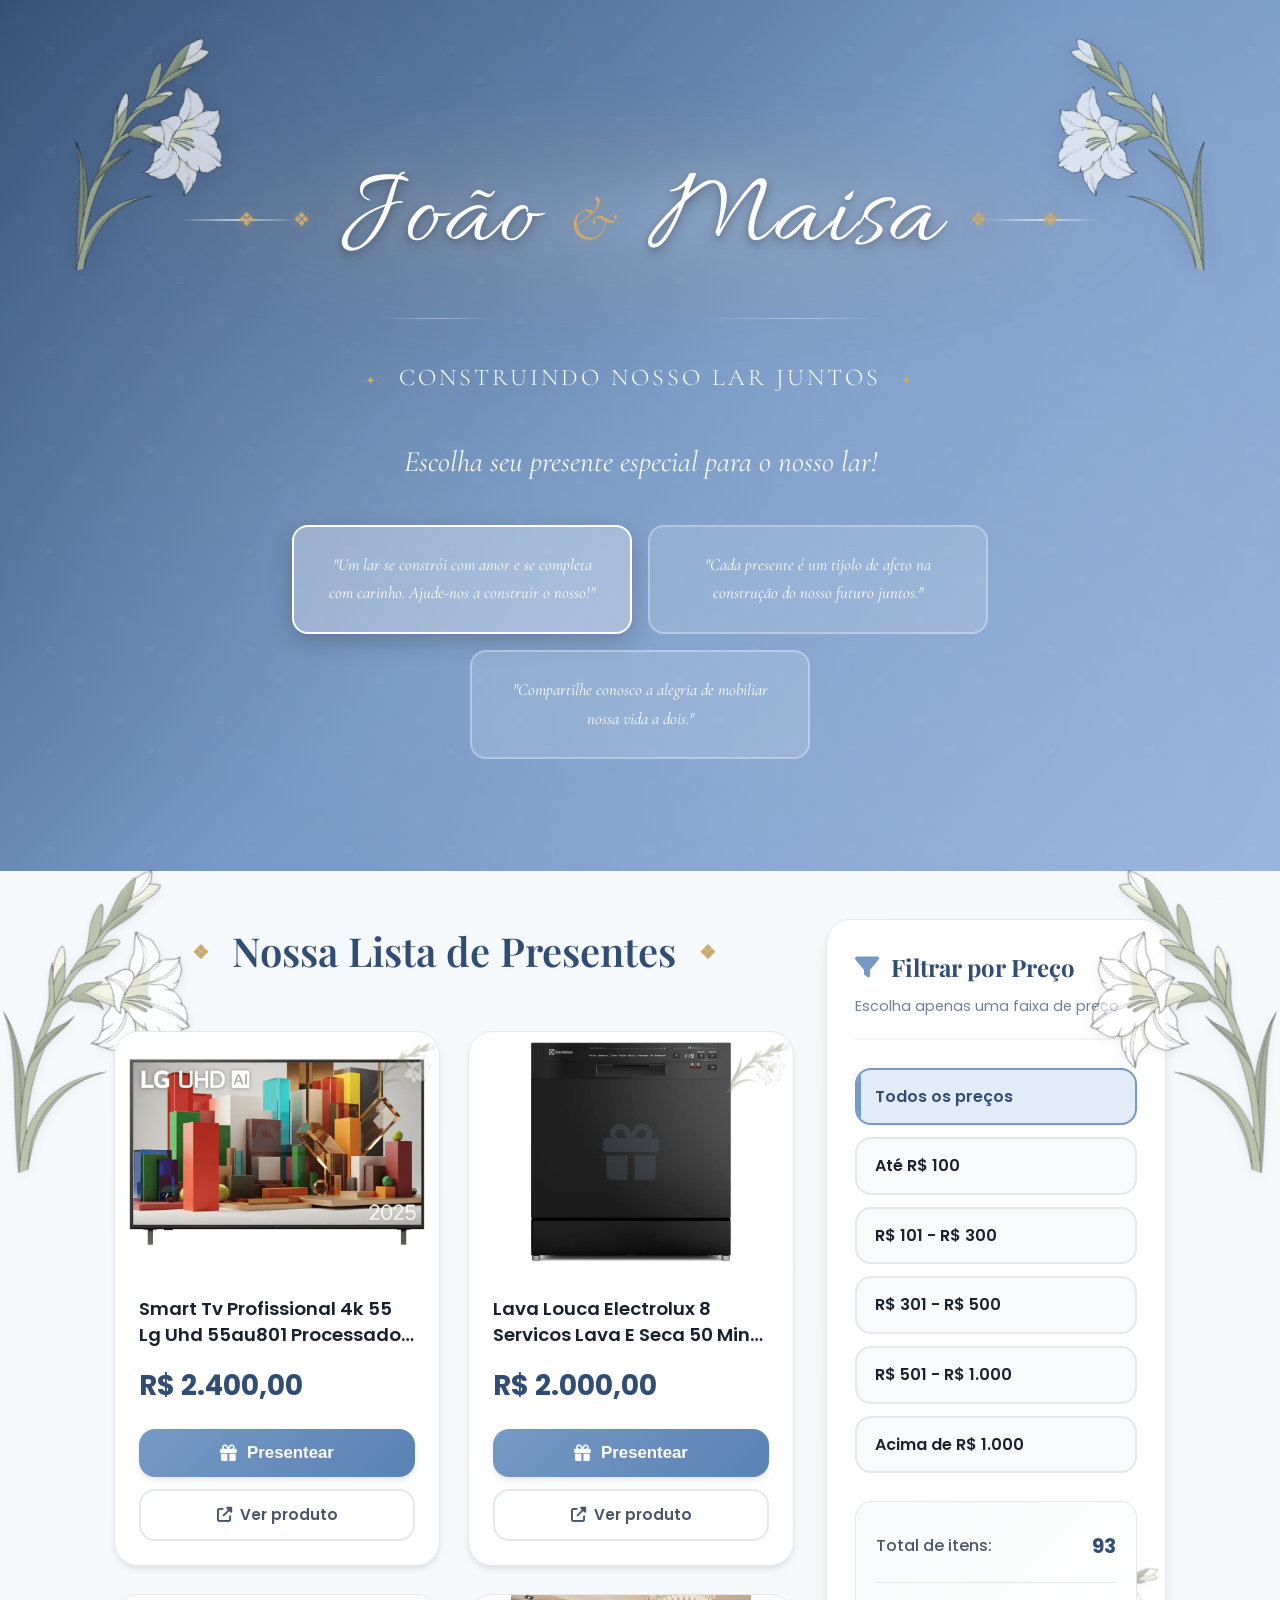
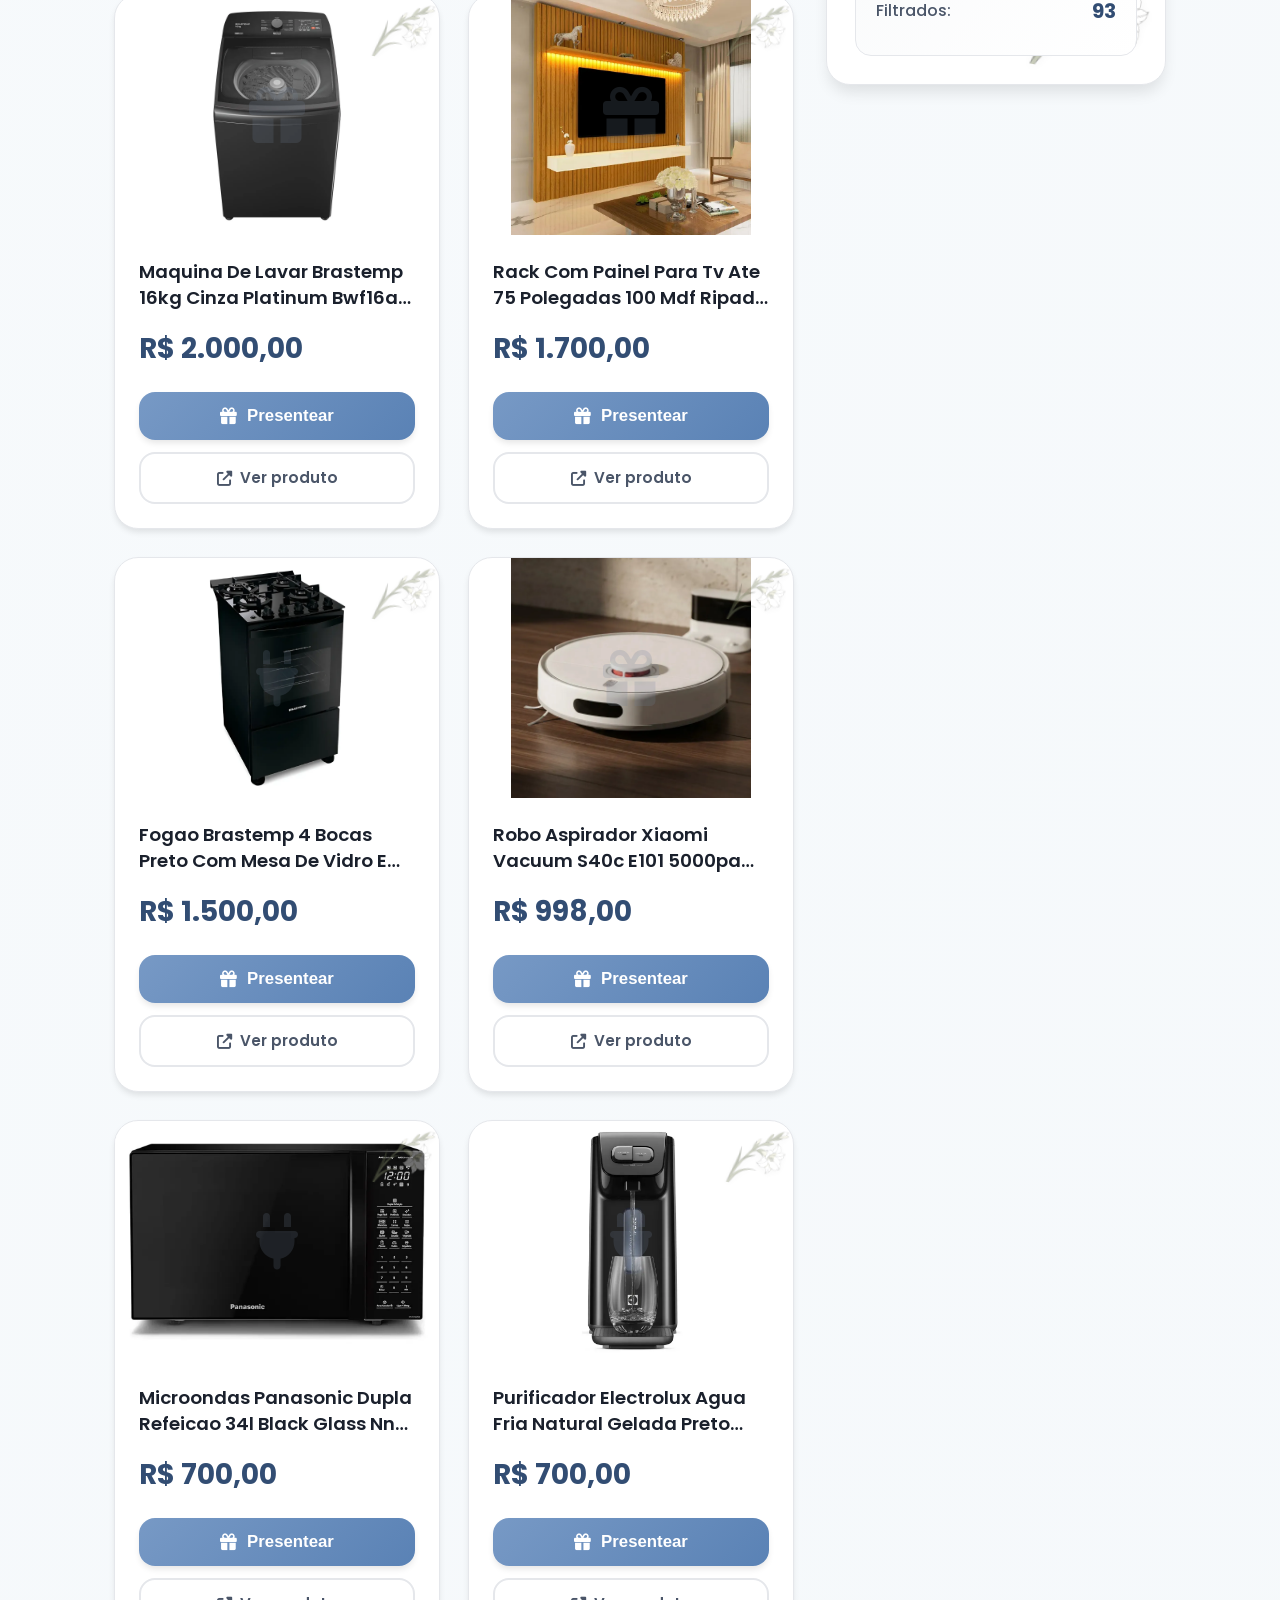
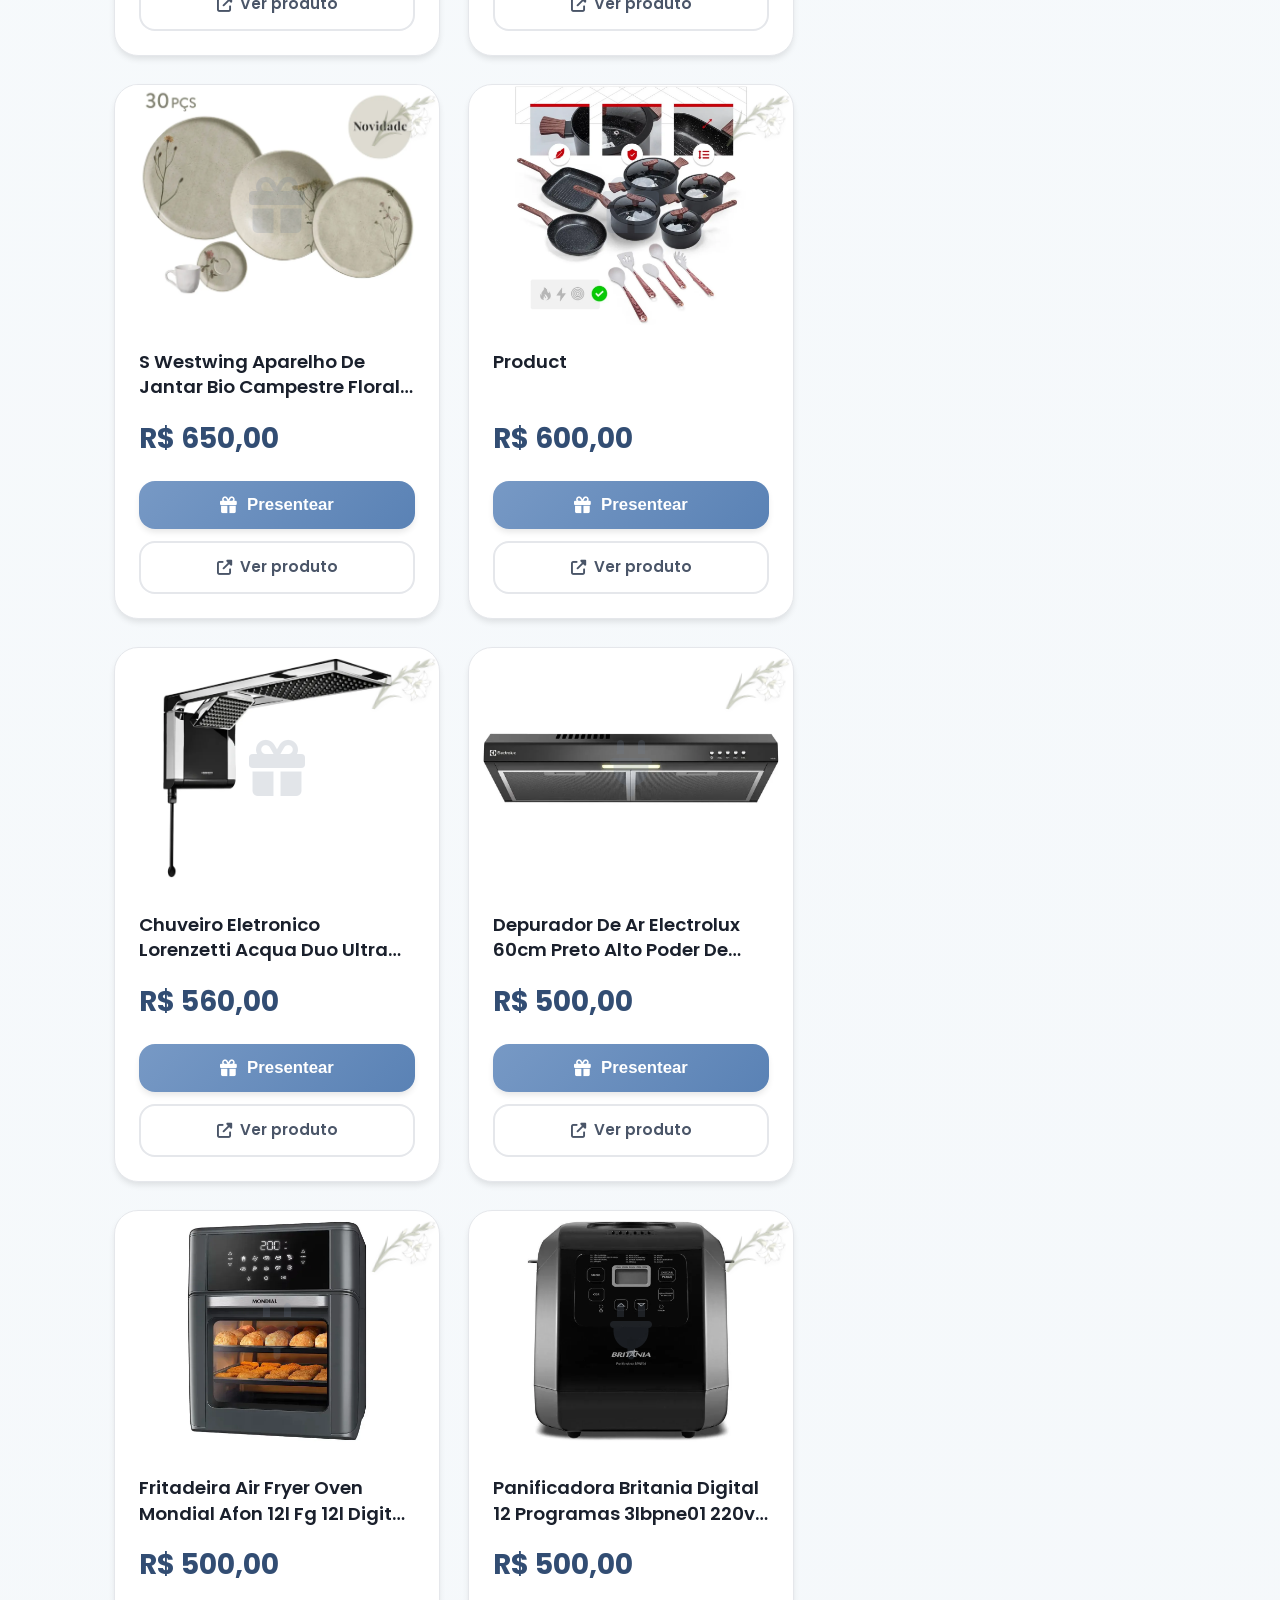
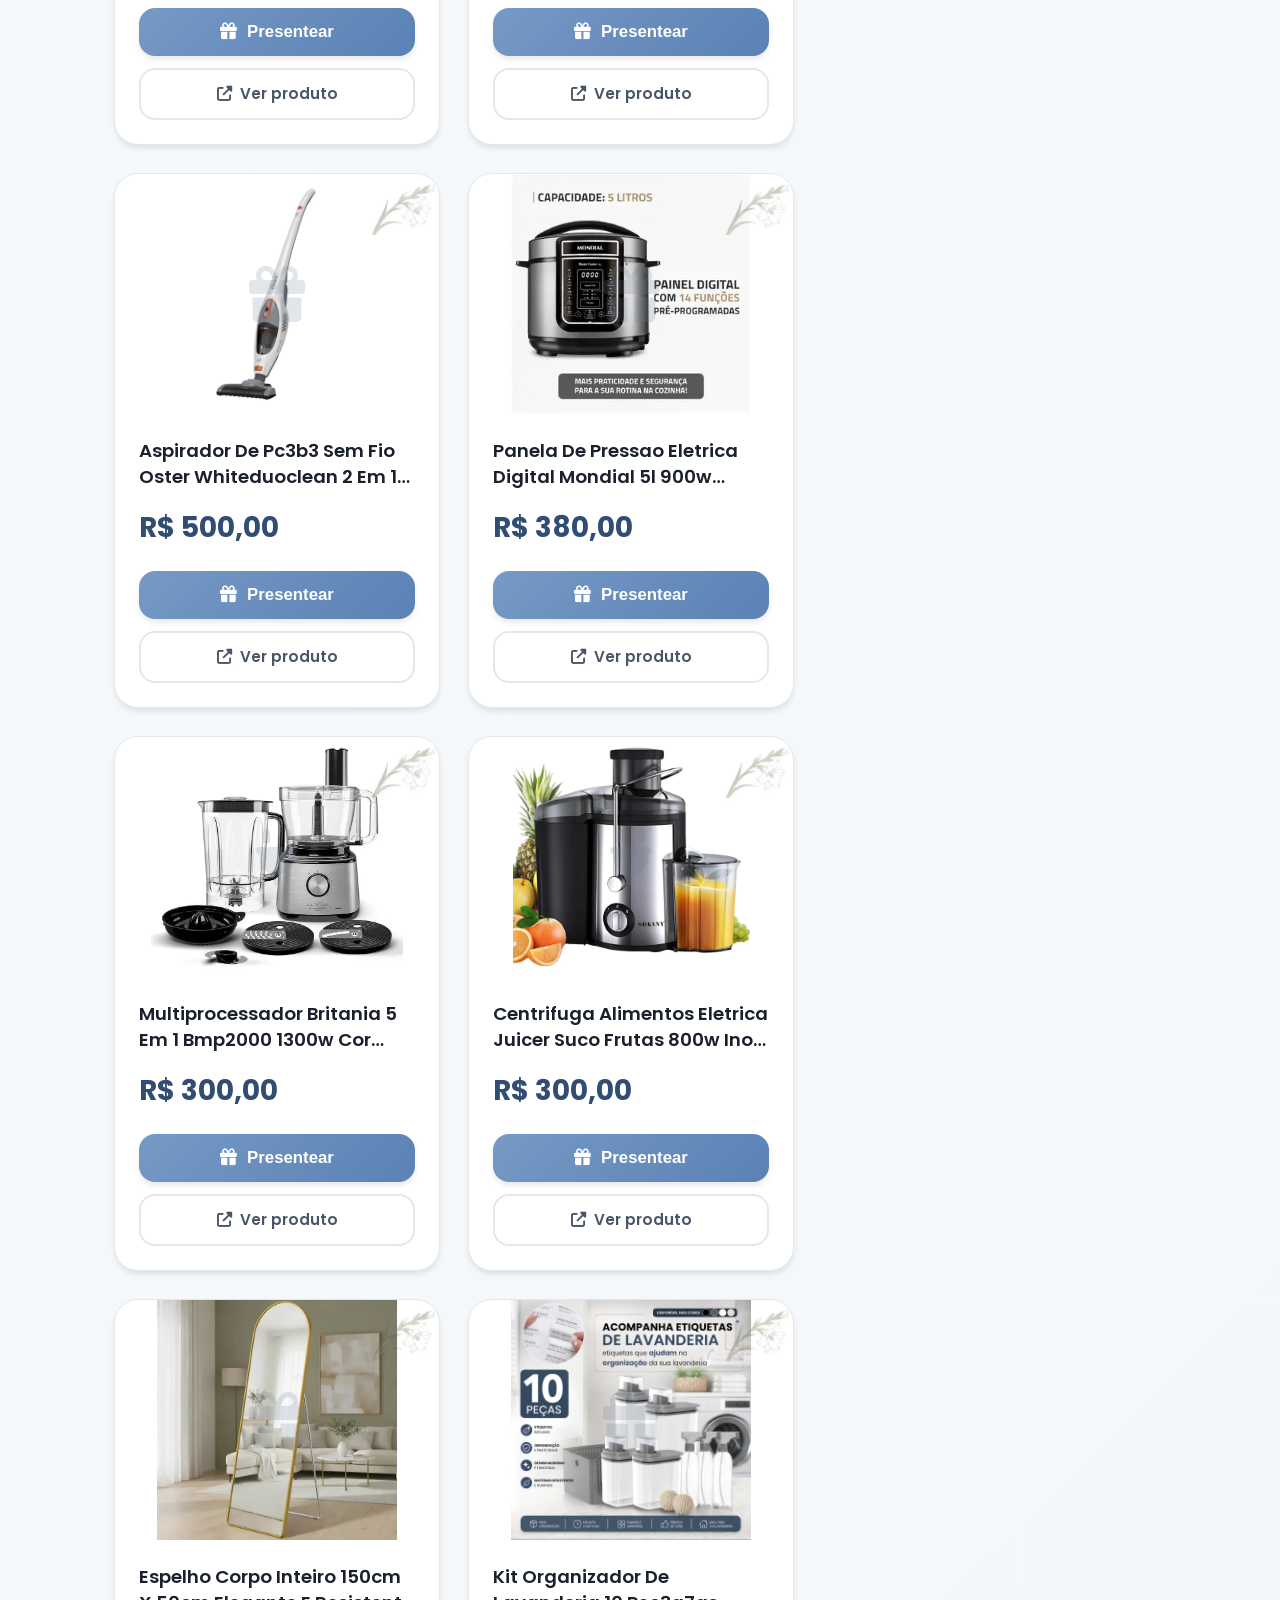
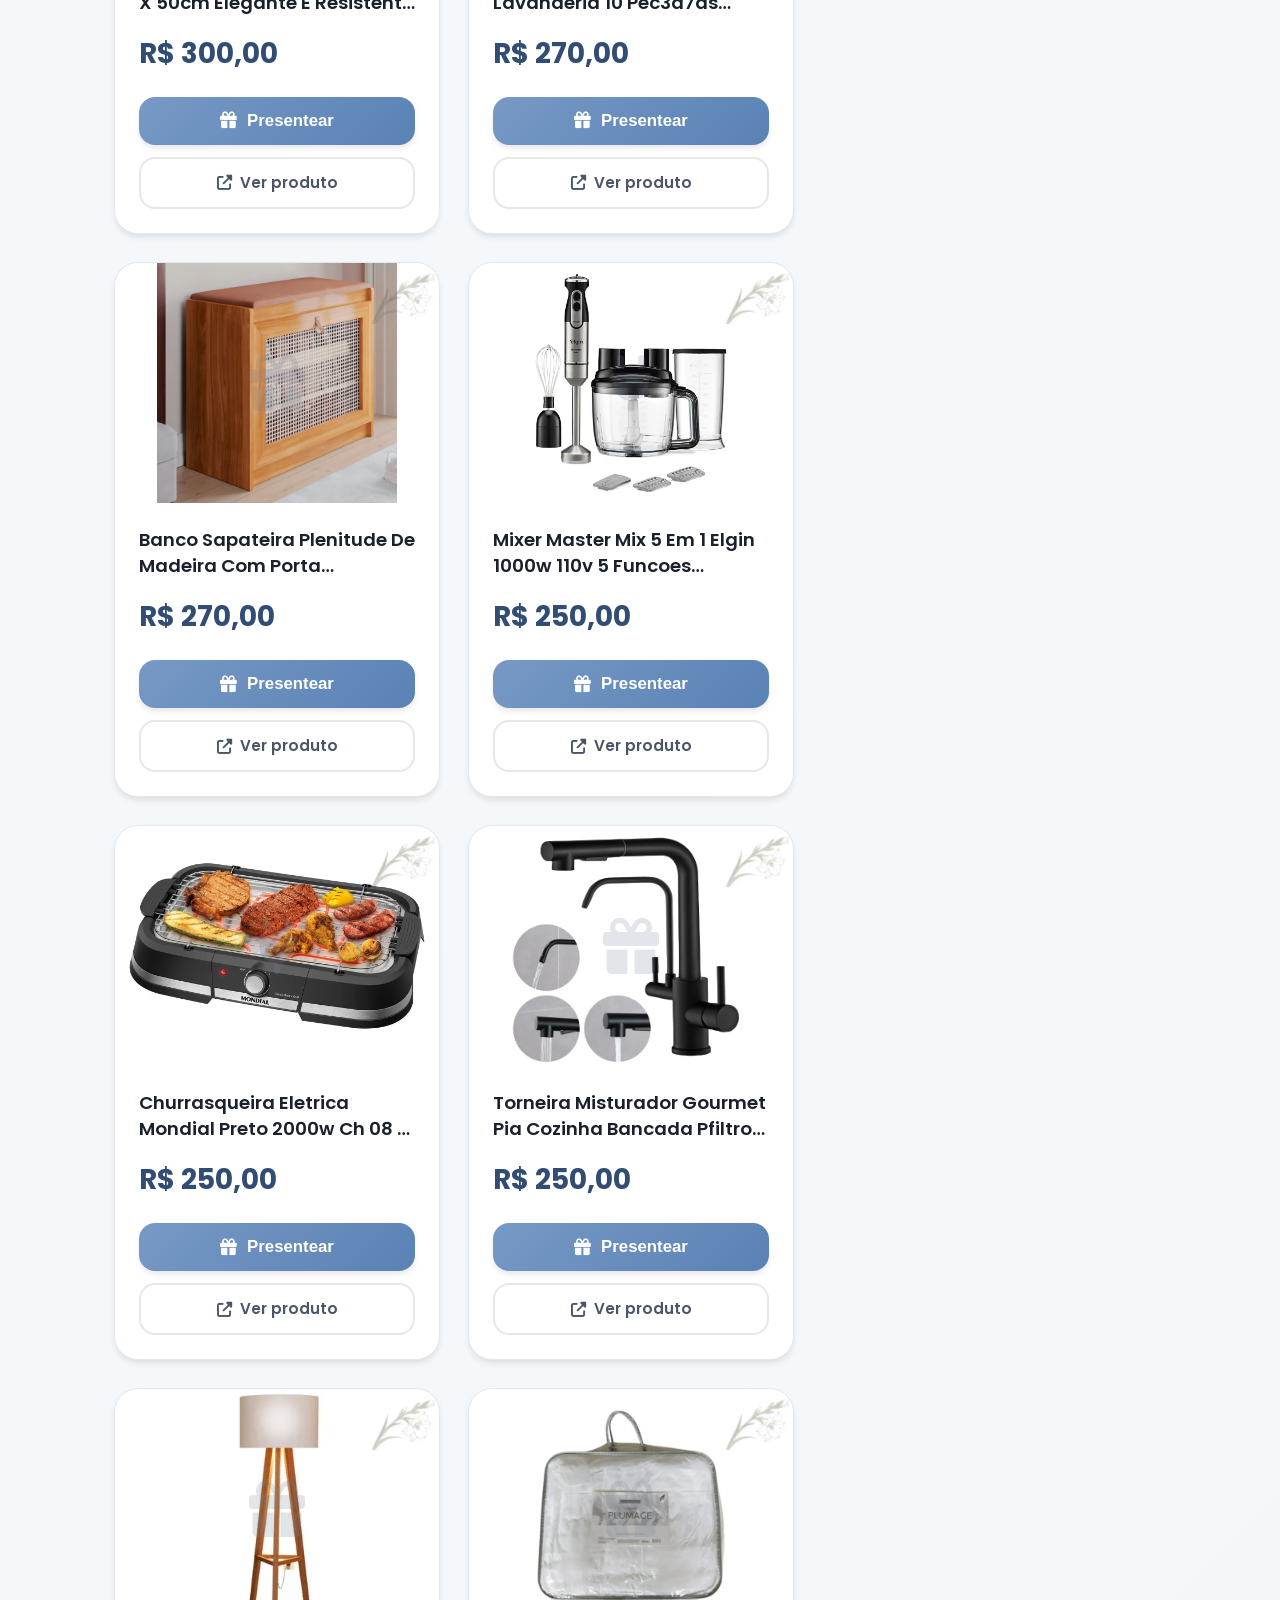
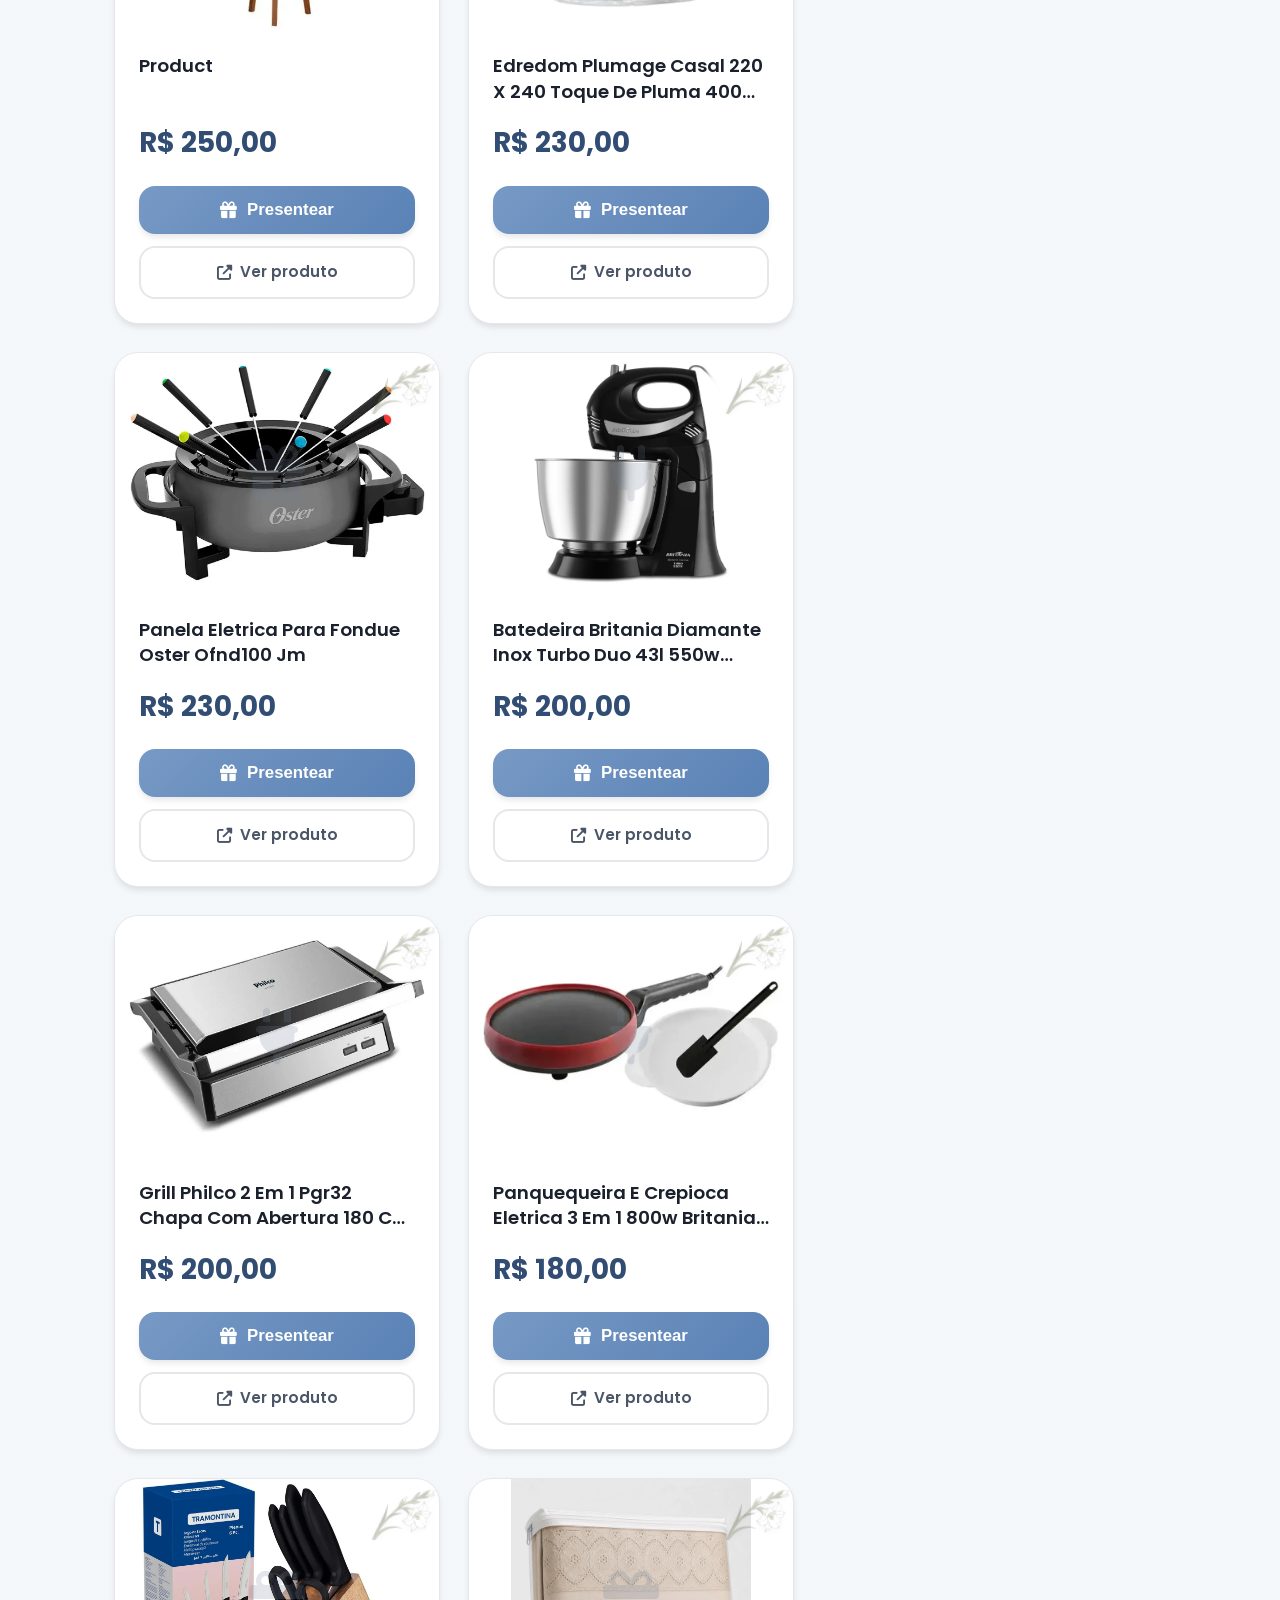
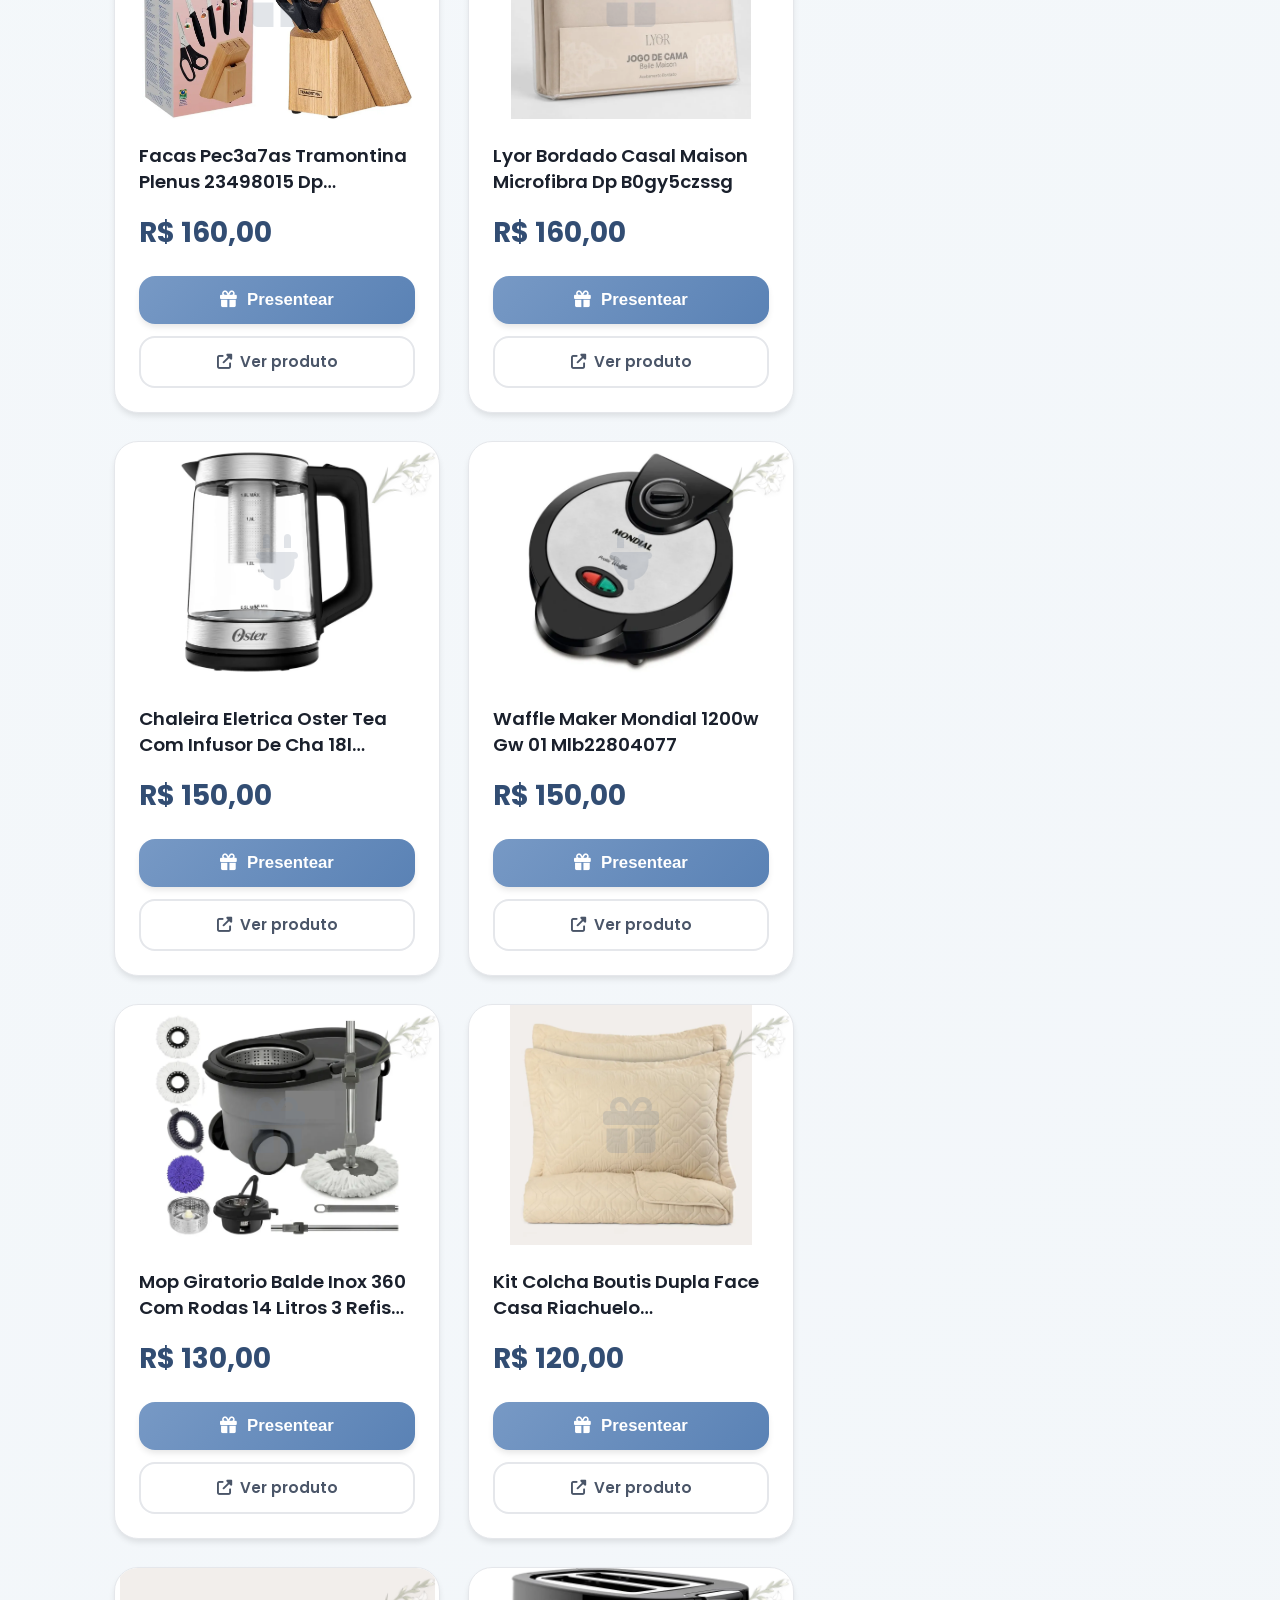
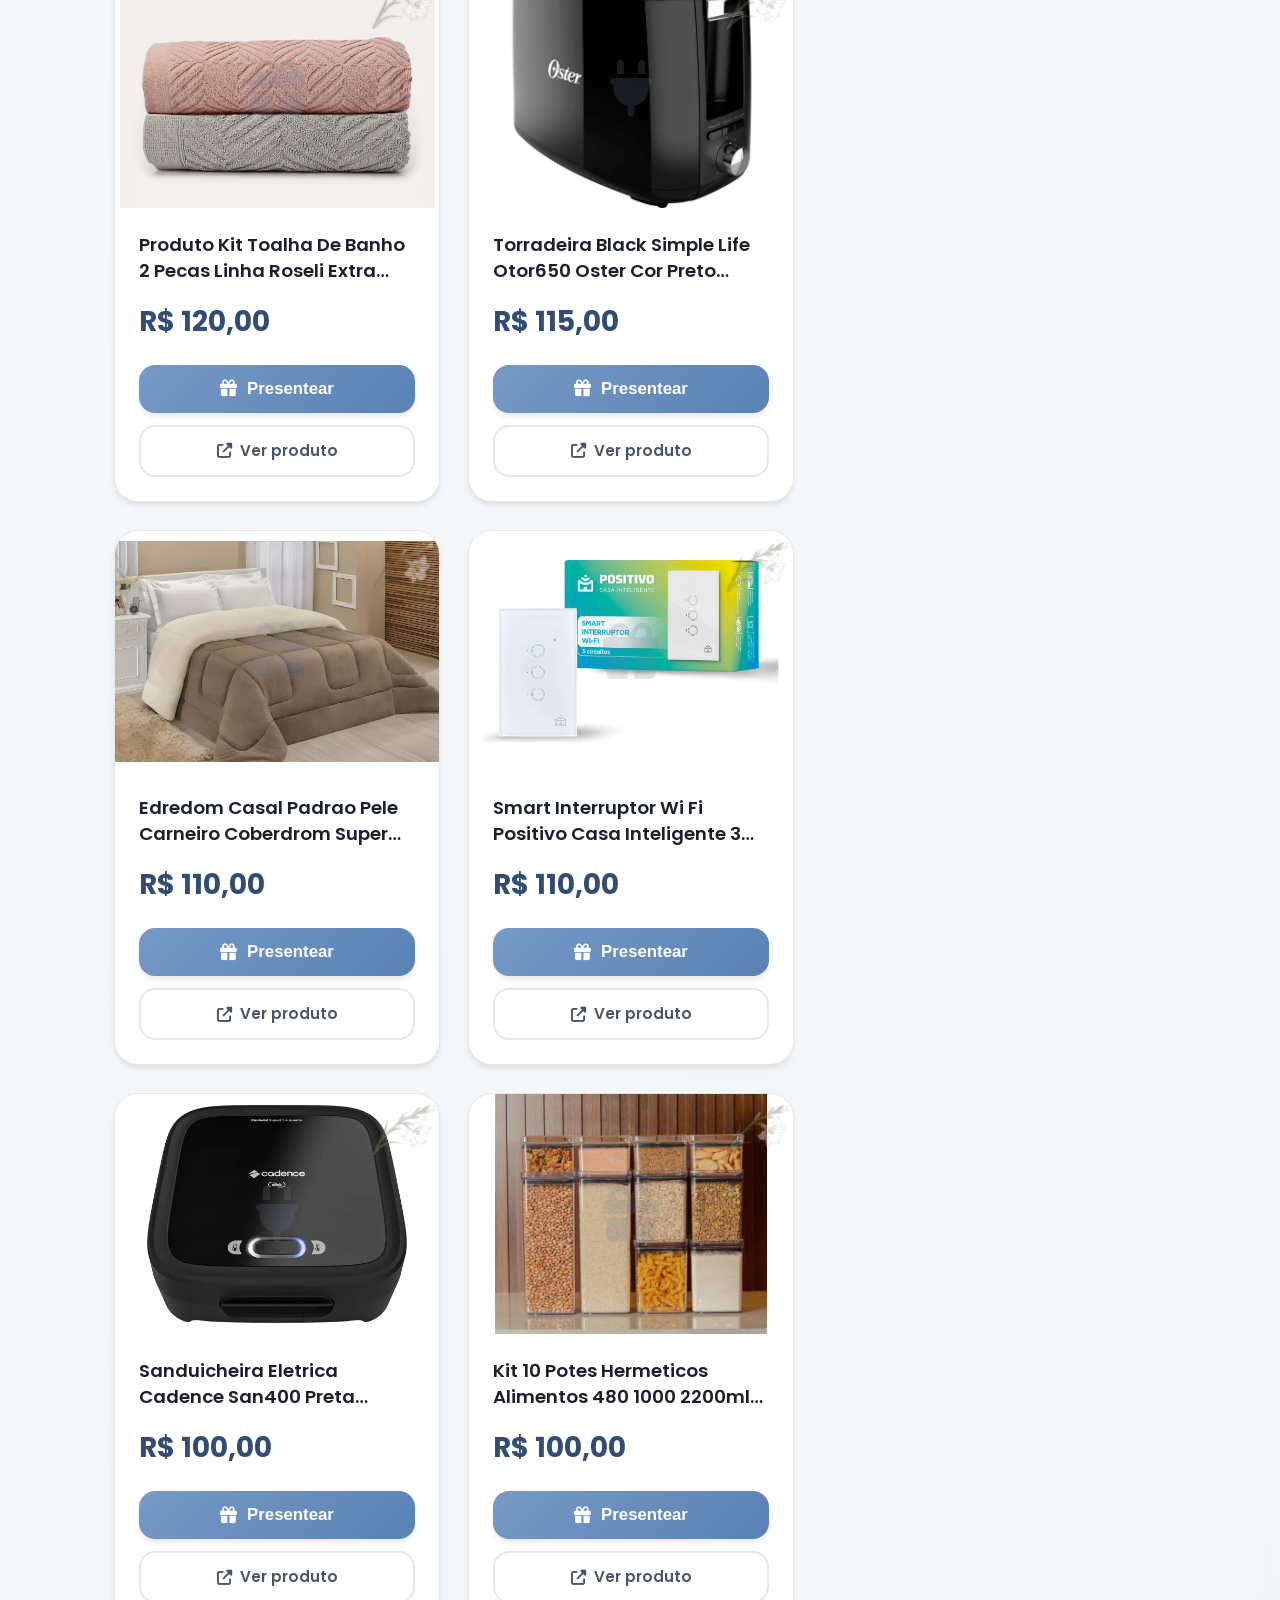
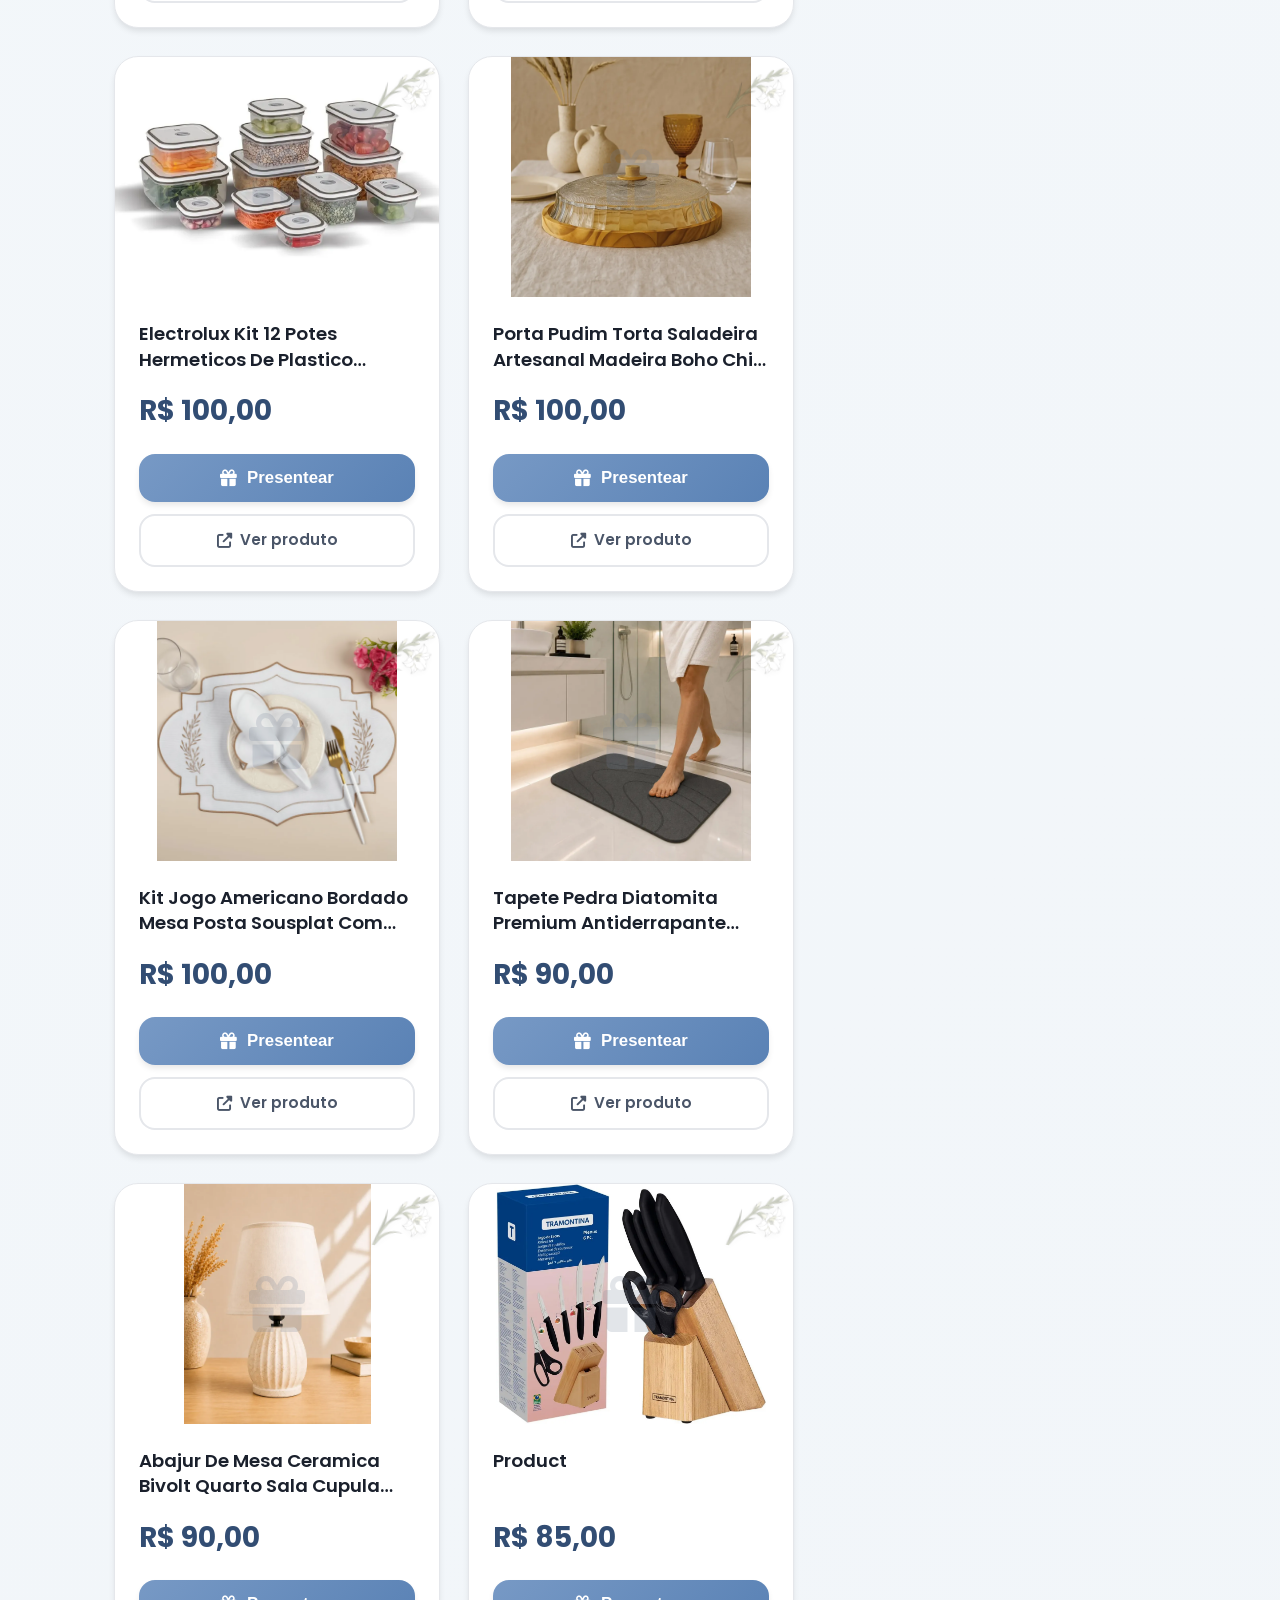
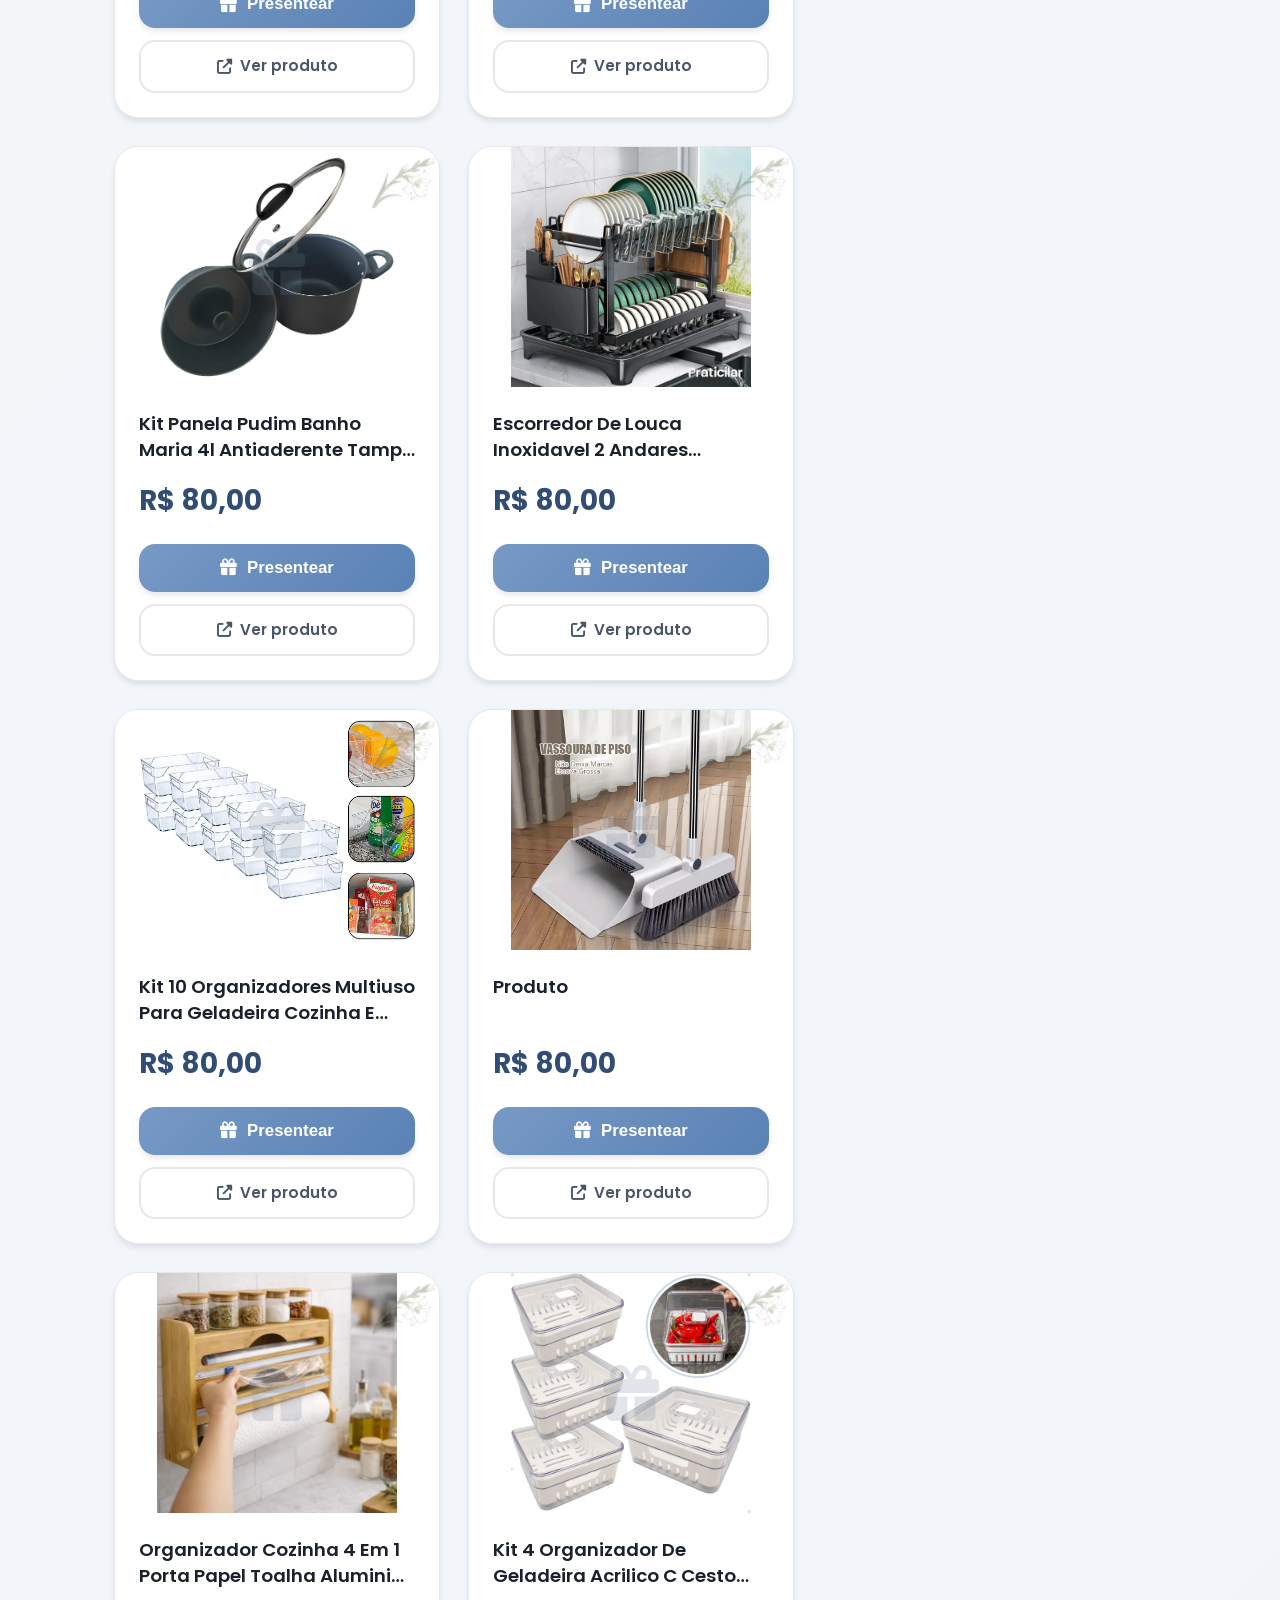
==== commit 1385339d: "glowup" ====
--- a/checkout.html
+++ b/checkout.html
@@ -241,7 +241,7 @@
                 </div>
             </div>
             <div class="footer-bottom">
-                <p>&copy; 2024 Lista de Presentes - João e Maisa. Todos os direitos reservados.</p>
+                <p>&copy; 2026 Lista de Presentes - João e Maisa. Todos os direitos reservados.</p>
             </div>
         </div>
     </footer>
--- a/style.css
+++ b/style.css
@@ -4,349 +4,734 @@
     padding: 0;
     box-sizing: border-box;
 }
+html, body {
+    width: 100%;
+    max-width: 100%;
+    overflow-x: hidden;
+}
+/* Animações modernas */
+@keyframes fadeInUp {
+    from {
+        opacity: 0;
+        transform: translateY(30px);
+    }
+    to {
+        opacity: 1;
+        transform: translateY(0);
+    }
+}
+
+@keyframes fadeIn {
+    from { opacity: 0; }
+    to { opacity: 1; }
+}
+
+@keyframes float {
+    0%, 100% { transform: translateY(0px); }
+    50% { transform: translateY(-10px); }
+}
+
+@keyframes shimmer {
+    0% { background-position: -1000px 0; }
+    100% { background-position: 1000px 0; }
+}
+
+@keyframes pulse {
+    0%, 100% { transform: scale(1); }
+    50% { transform: scale(1.05); }
+}
+
+@keyframes slideInRight {
+    from {
+        opacity: 0;
+        transform: translateX(-20px);
+    }
+    to {
+        opacity: 1;
+        transform: translateX(0);
+    }
+}
+
+@keyframes glow {
+    0%, 100% { box-shadow: 0 0 20px rgba(119, 153, 197, 0.4); }
+    50% { box-shadow: 0 0 30px rgba(119, 153, 197, 0.6); }
+}
 
 :root {
-    /* Paleta principal baseada em #7799C5 */
+    /* Paleta baseada em #7799C5 */
     --primary-color: #7799C5;
     --primary-light: #9BB5DE;
     --primary-lighter: #E2ECF8;
-    --primary-dark: #50719E;
+    --primary-dark: #5A82B5;
     --primary-darker: #324D73;
     
-    /* Mapeamento para garantir retrocompatibilidade com seletores existentes */
+    /* Mapeamento para retrocompatibilidade */
     --dark-blue: #324D73;
     --accent-blue: #7799C5;
     --secondary-blue: #E2ECF8;
     
-    /* Cores complementares e neutras */
-    --secondary-color: #D3A87C;
+    /* Cores complementares modernas */
+    --secondary-color: #D4A574;
     --accent-color: #5FA8A3;
+    --gold: #C9A96E;
     
     /* Cores de texto */
-    --text-dark: #2B364B;
-    --text-medium: #54667A;
-    --text-light: #7C8E9E;
+    --text-dark: #1A202C;
+    --text-medium: #4A5568;
+    --text-light: #718096;
     
     /* Cores neutras */
     --white: #FFFFFF;
-    --light-gray: #F8FAFC;
-    --gray: #E2E8F0;
-    --dark-gray: #CBD5E1;
+    --light-bg: #F7FAFC;
+    --gray-50: #F9FAFB;
+    --gray-100: #F3F4F6;
+    --gray-200: #E5E7EB;
+    --gray-300: #D1D5DB;
     
     /* Cores de feedback */
-    --success: #38A169;
-    --warning: #DD6B20;
-    --danger: #E53E3E;
-    
-    /* Efeitos visuais */
-    --shadow: 0 4px 12px rgba(50, 77, 115, 0.08);
-    --shadow-hover: 0 8px 24px rgba(50, 77, 115, 0.16);
-    --radius: 12px;
+    --success: #10B981;
+    --warning: #F59E0B;
+    --danger: #EF4444;
+    
+    /* Sombras e efeitos */
+    --shadow-sm: 0 1px 2px 0 rgba(0, 0, 0, 0.05);
+    --shadow: 0 4px 6px -1px rgba(0, 0, 0, 0.1);
+    --shadow-md: 0 10px 15px -3px rgba(0, 0, 0, 0.1);
+    --shadow-lg: 0 20px 25px -5px rgba(0, 0, 0, 0.1);
+    --shadow-primary: 0 10px 30px rgba(119, 153, 197, 0.25);
+    
+    /* Raios de borda */
     --radius-sm: 8px;
-    --transition: all 0.3s ease;
+    --radius: 16px;
+    --radius-lg: 24px;
+    --radius-full: 9999px;
+    
+    /* Transições */
+    --transition-fast: all 0.15s ease;
+    --transition: all 0.3s cubic-bezier(0.4, 0, 0.2, 1);
+    --transition-slow: all 0.5s cubic-bezier(0.4, 0, 0.2, 1);
+    
+    /* Glassmorphism */
+    --glass-bg: rgba(255, 255, 255, 0.7);
+    --glass-border: rgba(255, 255, 255, 0.18);
 }
 
 body {
-    font-family: 'Poppins', sans-serif;
+    font-family: 'Poppins', -apple-system, BlinkMacSystemFont, 'Segoe UI', sans-serif;
     color: var(--text-dark);
-    background-color: var(--light-gray);
+    background: linear-gradient(135deg, #F7FAFC 0%, #EDF2F7 100%);
     line-height: 1.6;
     min-height: 100vh;
     display: flex;
     flex-direction: column;
-}
-
-.container {
-    max-width: 1200px;
-    margin: 0 auto;
-    padding: 0 20px;
-}
-
-/* Header / Hero Section */
-.hero {
-    background: linear-gradient(135deg, var(--primary-darker) 0%, var(--primary-color) 100%);
-    color: var(--white);
-    padding: 60px 0 40px;
-    text-align: center;
+    -webkit-font-smoothing: antialiased;
+    -moz-osx-font-smoothing: grayscale;
     position: relative;
-    overflow: hidden;
-}
-
-.hero::before {
+}
+
+/* Textura botânica sutil de fundo */
+body::before {
     content: '';
-    position: absolute;
+    position: fixed;
     top: 0;
     left: 0;
     right: 0;
     bottom: 0;
-    background: url("data:image/svg+xml,%3Csvg width='100' height='100' viewBox='0 0 100 100' xmlns='http://www.w3.org/2000/svg'%3E%3Cpath d='M11 18c3.866 0 7-3.134 7-7s-3.134-7-7-7-7 3.134-7 7 3.134 7 7 7zm48 25c3.866 0 7-3.134 7-7s-3.134-7-7-7-7 3.134-7 7 3.134 7 7 7zm-43-7c1.657 0 3-1.343 3-3s-1.343-3-3-3-3 1.343-3 3 1.343 3 3 3zm63 31c1.657 0 3-1.343 3-3s-1.343-3-3-3-3 1.343-3 3 1.343 3 3 3zM34 90c1.657 0 3-1.343 3-3s-1.343-3-3-3-3 1.343-3 3 1.343 3 3 3zm56-76c1.657 0 3-1.343 3-3s-1.343-3-3-3-3 1.343-3 3 1.343 3 3 3zM12 86c2.21 0 4-1.79 4-4s-1.79-4-4-4-4 1.79-4 4 1.79 4 4 4zm28-65c2.21 0 4-1.79 4-4s-1.79-4-4-4-4 1.79-4 4 1.79 4 4 4zm23-11c2.76 0 5-2.24 5-5s-2.24-5-5-5-5 2.24-5 5 2.24 5 5 5zm-6 60c2.21 0 4-1.79 4-4s-1.79-4-4-4-4 1.79-4 4 1.79 4 4 4zm29 22c2.76 0 5-2.24 5-5s-2.24-5-5-5-5 2.24-5 5 2.24 5 5 5zM32 63c2.76 0 5-2.24 5-5s-2.24-5-5-5-5 2.24-5 5 2.24 5 5 5zm57-13c2.76 0 5-2.24 5-5s-2.24-5-5-5-5 2.24-5 5 2.24 5 5 5zm-9-21c1.105 0 2-.895 2-2s-.895-2-2-2-2 .895-2 2 .895 2 2 2zM60 91c1.105 0 2-.895 2-2s-.895-2-2-2-2 .895-2 2 .895 2 2 2zM35 41c1.105 0 2-.895 2-2s-.895-2-2-2-2 .895-2 2 .895 2 2 2zM12 60c1.105 0 2-.895 2-2s-.895-2-2-2-2 .895-2 2 .895 2 2 2z' fill='%23ffffff' fill-opacity='0.1' fill-rule='evenodd'/%3E%3C/svg%3E");
-    opacity: 0.15;
+    /* Padrão floral aquarela muito suave */
+    background-image: 
+        url("data:image/svg+xml,%3Csvg width='200' height='200' xmlns='http://www.w3.org/2000/svg'%3E%3Cg opacity='0.025'%3E%3C!-- Flores simples --%3E%3Ccircle cx='50' cy='50' r='15' fill='%237799C5'/%3E%3Ccircle cx='45' cy='45' r='8' fill='%23ffffff'/%3E%3Ccircle cx='55' cy='45' r='8' fill='%23ffffff'/%3E%3Ccircle cx='45' cy='55' r='8' fill='%23ffffff'/%3E%3Ccircle cx='55' cy='55' r='8' fill='%23ffffff'/%3E%3Ccircle cx='50' cy='50' r='5' fill='%23C9A96E'/%3E%3C!-- Flores menores --%3E%3Ccircle cx='150' cy='50' r='10' fill='%237799C5'/%3E%3Ccircle cx='147' cy='47' r='5' fill='%23ffffff'/%3E%3Ccircle cx='153' cy='47' r='5' fill='%23ffffff'/%3E%3Ccircle cx='147' cy='53' r='5' fill='%23ffffff'/%3E%3Ccircle cx='153' cy='53' r='5' fill='%23ffffff'/%3E%3Ccircle cx='50' cy='150' r='10' fill='%237799C5'/%3E%3Ccircle cx='47' cy='147' r='5' fill='%23ffffff'/%3E%3Ccircle cx='53' cy='147' r='5' fill='%23ffffff'/%3E%3Ccircle cx='47' cy='153' r='5' fill='%23ffffff'/%3E%3Ccircle cx='53' cy='153' r='5' fill='%23ffffff'/%3E%3Ccircle cx='150' cy='150' r='12' fill='%237799C5'/%3E%3Ccircle cx='146' cy='146' r='6' fill='%23ffffff'/%3E%3Ccircle cx='154' cy='146' r='6' fill='%23ffffff'/%3E%3Ccircle cx='146' cy='154' r='6' fill='%23ffffff'/%3E%3Ccircle cx='154' cy='154' r='6' fill='%23ffffff'/%3E%3Ccircle cx='150' cy='150' r='4' fill='%23C9A96E'/%3E%3C!-- Pontinhos decorativos --%3E%3Ccircle cx='100' cy='20' r='2' fill='%23C9A96E'/%3E%3Ccircle cx='20' cy='100' r='2' fill='%23C9A96E'/%3E%3Ccircle cx='180' cy='100' r='2' fill='%23C9A96E'/%3E%3Ccircle cx='100' cy='180' r='2' fill='%23C9A96E'/%3E%3C/g%3E%3C/svg%3E");
+    background-repeat: repeat;
+    pointer-events: none;
+    z-index: 0;
+}
+
+body > * {
+    position: relative;
+    z-index: 1;
+}
+
+.container {
+    max-width: 1280px;
+    margin: 0 auto;
+    padding: 0 24px;
+}
+
+/* Container mais estreito para dar destaque às flores laterais em desktop */
+@media (min-width: 1200px) {
+    .main-content .container {
+        max-width: 1100px;
+    }
+}
+
+/* ============================================
+   HERO SECTION - Design Romântico e Elegante
+   ============================================ */
+.hero {
+    background: linear-gradient(135deg, var(--primary-darker) 0%, var(--primary-color) 50%, var(--primary-light) 100%);
+    color: var(--white);
+    padding: 100px 0 80px;
+    text-align: center;
+    position: relative;
+    overflow: hidden;
+    animation: fadeIn 0.8s ease;
+}
+
+/* Textura floral suave e romântica - estilo aquarela */
+.hero::before {
+    content: '';
+    position: absolute;
+    top: 0;
+    left: 0;
+    right: 0;
+    bottom: 0;
+    /* Padrão de flores delicadas - Hero Patterns inspired */
+    background-color: transparent;
+    background-image: 
+        radial-gradient(circle at 15% 20%, rgba(255, 255, 255, 0.08) 0%, transparent 40%),
+        radial-gradient(circle at 85% 30%, rgba(255, 255, 255, 0.06) 0%, transparent 35%),
+        radial-gradient(circle at 45% 70%, rgba(255, 255, 255, 0.07) 0%, transparent 38%),
+        radial-gradient(circle at 75% 80%, rgba(255, 255, 255, 0.065) 0%, transparent 36%),
+        radial-gradient(circle at 25% 60%, rgba(255, 255, 255, 0.055) 0%, transparent 32%),
+        radial-gradient(circle at 60% 40%, rgba(255, 255, 255, 0.05) 0%, transparent 30%);
+    opacity: 0.7;
+}
+
+.hero::after {
+    content: '';
+    position: absolute;
+    top: 0;
+    left: 0;
+    right: 0;
+    bottom: 0;
+    /* Padrão floral minimalista e romântico */
+    background-image: 
+        url("data:image/svg+xml,%3Csvg width='100' height='100' xmlns='http://www.w3.org/2000/svg'%3E%3Cg fill='none' stroke='%23ffffff' stroke-width='0.5' opacity='0.08'%3E%3C!-- Flores simples --%3E%3Ccircle cx='20' cy='20' r='3'/%3E%3Ccircle cx='18' cy='18' r='2'/%3E%3Ccircle cx='22' cy='18' r='2'/%3E%3Ccircle cx='18' cy='22' r='2'/%3E%3Ccircle cx='22' cy='22' r='2'/%3E%3Ccircle cx='80' cy='80' r='3'/%3E%3Ccircle cx='78' cy='78' r='2'/%3E%3Ccircle cx='82' cy='78' r='2'/%3E%3Ccircle cx='78' cy='82' r='2'/%3E%3Ccircle cx='82' cy='82' r='2'/%3E%3Ccircle cx='50' cy='50' r='2.5'/%3E%3Ccircle cx='48' cy='48' r='1.5'/%3E%3Ccircle cx='52' cy='48' r='1.5'/%3E%3Ccircle cx='48' cy='52' r='1.5'/%3E%3Ccircle cx='52' cy='52' r='1.5'/%3E%3C!-- Pontinhos delicados --%3E%3Ccircle cx='10' cy='50' r='0.8' fill='%23ffffff' opacity='0.15'/%3E%3Ccircle cx='90' cy='50' r='0.8' fill='%23ffffff' opacity='0.15'/%3E%3Ccircle cx='50' cy='10' r='0.8' fill='%23ffffff' opacity='0.15'/%3E%3Ccircle cx='50' cy='90' r='0.8' fill='%23ffffff' opacity='0.15'/%3E%3Ccircle cx='30' cy='70' r='0.6' fill='%23C9A96E' opacity='0.12'/%3E%3Ccircle cx='70' cy='30' r='0.6' fill='%23C9A96E' opacity='0.12'/%3E%3C/g%3E%3C/svg%3E");
+    background-repeat: repeat;
+    opacity: 0.6;
 }
 
 .hero-content {
     position: relative;
     z-index: 1;
+    max-width: 1000px;
+    margin: 0 auto;
+    animation: fadeInUp 1s ease;
+}
+
+/* Lírios decorativos no hero - SUPER VISÍVEIS */
+.hero-content::before,
+.hero-content::after {
+    content: '';
+    position: absolute;
+    width: 200px;
+    height: 200px;
+    background-image: url('vecteezy_a-white-lily-on-a-white-background_69209041-removebg-preview.png');
+    background-size: contain;
+    background-repeat: no-repeat;
+    background-position: center;
+    pointer-events: none;
+    opacity: 0.7;
+    filter: brightness(1.3) drop-shadow(0 4px 12px rgba(0, 0, 0, 0.15));
+}
+
+.hero-content::before {
+    top: -50px;
+    left: -100px;
+    transform: rotate(-15deg);
+}
+
+.hero-content::after {
+    top: -50px;
+    right: -100px;
+    transform: rotate(15deg) scaleX(-1);
+}
+
+/* Container dos nomes com elementos decorativos */
+.couple-names-container {
+    display: flex;
+    align-items: center;
+    justify-content: center;
+    gap: 40px;
+    margin-bottom: 20px;
+    animation: fadeInUp 1s ease 0.2s both;
+    position: relative;
+    padding: 30px;
+}
+
+/* Efeito de brilho ao redor dos nomes */
+.couple-names-container::before {
+    content: '';
+    position: absolute;
+    top: 50%;
+    left: 50%;
+    transform: translate(-50%, -50%);
+    width: 120%;
+    height: 120%;
+    background: radial-gradient(
+        ellipse at center,
+        rgba(255, 255, 255, 0.15) 0%,
+        rgba(201, 169, 110, 0.1) 30%,
+        transparent 60%
+    );
+    border-radius: 50%;
+    filter: blur(20px);
+    animation: pulse 4s ease-in-out infinite;
+}
+
+.decorative-line {
+    height: 2px;
+    width: 120px;
+    background: linear-gradient(to right, transparent, rgba(255, 255, 255, 0.6), transparent);
+    position: relative;
+    z-index: 2;
+}
+
+.decorative-line::before,
+.decorative-line::after {
+    content: '❖';
+    position: absolute;
+    color: var(--gold);
+    font-size: 1.2rem;
+    top: 50%;
+    transform: translateY(-50%);
+    text-shadow: 0 0 10px rgba(201, 169, 110, 0.5);
+    animation: pulse 3s ease-in-out infinite;
+}
+
+.decorative-line.left::after {
+    right: -12px;
+}
+
+.decorative-line.right::before {
+    left: -12px;
+}
+
+/* Tipografia elegante para os nomes */
+.couple-names {
+    font-family: 'Allura', 'Tangerine', 'Great Vibes', cursive;
+    font-size: 7rem;
+    font-weight: 400;
+    letter-spacing: 2px;
+    text-shadow: 
+        0 2px 4px rgba(0, 0, 0, 0.1),
+        0 4px 8px rgba(0, 0, 0, 0.15),
+        0 8px 16px rgba(0, 0, 0, 0.2),
+        0 0 40px rgba(255, 255, 255, 0.3);
+    margin: 0;
+    display: flex;
+    align-items: center;
+    gap: 30px;
+    animation: fadeInUp 1s ease 0.4s both;
+}
+
+.couple-names .name {
+    display: inline-block;
+    position: relative;
+}
+
+.couple-names .name::after {
+    content: '';
+    position: absolute;
+    bottom: -10px;
+    left: 50%;
+    transform: translateX(-50%);
+    width: 60%;
+    height: 1px;
+    background: linear-gradient(to right, transparent, rgba(255, 255, 255, 0.4), transparent);
+}
+
+.couple-names .amp {
+    font-family: 'Cormorant Garamond', serif;
+    color: var(--gold);
+    font-size: 4rem;
+    font-weight: 300;
+    font-style: italic;
+    display: inline-block;
+    animation: pulse 3s ease infinite;
+    text-shadow: 0 0 20px rgba(201, 169, 110, 0.5);
+}
+
+/* Data do casamento / frase */
+.wedding-date {
+    font-family: 'Cormorant Garamond', serif;
+    font-size: 1.5rem;
+    font-weight: 300;
+    letter-spacing: 3px;
+    text-transform: uppercase;
+    opacity: 0.9;
+    margin-bottom: 40px;
+    animation: fadeInUp 1s ease 0.6s both;
+}
+
+.wedding-date::before,
+.wedding-date::after {
+    content: '✦';
+    margin: 0 20px;
+    color: var(--gold);
+    font-size: 0.8rem;
+}
+
+.welcome-message {
+    animation: fadeInUp 1s ease 0.8s both;
     max-width: 800px;
     margin: 0 auto;
 }
 
-.couple-names {
-    font-family: 'Playfair Display', serif;
-    font-size: 3.5rem;
-    font-weight: 600;
-    margin-bottom: 20px;
-    letter-spacing: 1px;
-}
-
-.couple-names .amp {
-    color: var(--secondary-color);
-    margin: 0 10px;
-}
-
 .welcome-message h2 {
-    font-size: 1.5rem;
+    font-family: 'Cormorant Garamond', serif;
+    font-size: 1.85rem;
     font-weight: 400;
-    margin-bottom: 30px;
+    margin-bottom: 40px;
     opacity: 0.95;
+    line-height: 1.6;
+    font-style: italic;
 }
 
 .message-options {
     display: flex;
     flex-wrap: wrap;
-    gap: 15px;
+    gap: 16px;
     justify-content: center;
-    margin-bottom: 30px;
+    margin-bottom: 32px;
 }
 
 .message-option {
-    background: rgba(255, 255, 255, 0.12);
-    border: 1px solid rgba(255, 255, 255, 0.25);
-    border-radius: var(--radius-sm);
-    padding: 15px;
-    max-width: 300px;
+    background: rgba(255, 255, 255, 0.15);
+    backdrop-filter: blur(10px);
+    border: 2px solid rgba(255, 255, 255, 0.3);
+    border-radius: var(--radius);
+    padding: 24px 28px;
+    max-width: 340px;
     cursor: pointer;
     transition: var(--transition);
+    font-family: 'Cormorant Garamond', serif;
     font-style: italic;
+    font-size: 1.05rem;
+    line-height: 1.7;
 }
 
 .message-option:hover {
+    background: rgba(255, 255, 255, 0.25);
+    transform: translateY(-4px);
+    box-shadow: 0 8px 20px rgba(0, 0, 0, 0.15);
+}
+
+.message-option.active {
+    background: rgba(255, 255, 255, 0.3);
+    border-color: var(--white);
+    box-shadow: 0 8px 25px rgba(0, 0, 0, 0.2);
+    animation: pulse 1s ease;
+}
+
+.hero-instructions {
     background: rgba(255, 255, 255, 0.2);
-    transform: translateY(-2px);
-}
-
-.message-option.active {
-    background: rgba(255, 255, 255, 0.25);
-    border-color: var(--white);
-    box-shadow: var(--shadow);
-}
-
-.hero-instructions {
-    background: rgba(255, 255, 255, 0.12);
-    border-radius: var(--radius);
-    padding: 20px;
-    margin-top: 20px;
-    backdrop-filter: blur(8px);
+    backdrop-filter: blur(15px);
+    border: 1px solid rgba(255, 255, 255, 0.3);
+    border-radius: var(--radius-lg);
+    padding: 24px 32px;
+    margin-top: 24px;
+    box-shadow: 0 8px 32px rgba(0, 0, 0, 0.1);
+    animation: fadeInUp 1s ease 0.6s both;
 }
 
 .hero-instructions p {
-    font-size: 1.1rem;
+    font-family: 'Cormorant Garamond', serif;
+    font-size: 1.25rem;
     opacity: 0.95;
-}
-
-/* Price Navigation */
-.price-navigation {
-    background-color: var(--white);
-    padding: 30px 0;
-    box-shadow: var(--shadow);
-}
-
-.section-title {
-    font-family: 'Playfair Display', serif;
-    font-size: 1.8rem;
-    font-weight: 600;
-    margin-bottom: 20px;
-    color: var(--primary-darker);
-}
-
-.price-badges {
-    display: flex;
-    flex-wrap: wrap;
-    gap: 15px;
-    justify-content: center;
-}
-
-.price-badge {
-    background-color: var(--light-gray);
-    border: 1px solid var(--gray);
-    border-radius: 50px;
-    padding: 12px 24px;
     font-weight: 500;
-    cursor: pointer;
-    transition: var(--transition);
-    color: var(--text-dark);
-}
-
-.price-badge:hover {
-    background-color: var(--primary-lighter);
-    border-color: var(--primary-light);
-    color: var(--primary-darker);
-}
-
-.price-badge.active {
-    background-color: var(--primary-color);
-    border-color: var(--primary-dark);
-    color: var(--white);
-    box-shadow: var(--shadow);
-}
-
-/* Main Content */
+}
+
+/* ============================================
+   MAIN CONTENT
+   ============================================ */
 .main-content {
     flex: 1;
-    padding: 40px 0;
+    padding: 48px 0;
+    animation: fadeIn 1s ease 0.3s both;
+    position: relative;
+}
+
+/* Ornamentos botânicos nas laterais - lírios SUPER VISÍVEIS */
+.main-content::before,
+.main-content::after {
+    content: '';
+    position: absolute;
+    width: 250px;
+    height: 250px;
+    background-image: url('vecteezy_a-white-lily-on-a-white-background_69209041-removebg-preview.png');
+    background-size: contain;
+    background-repeat: no-repeat;
+    background-position: center;
+    pointer-events: none;
+    z-index: 0;
+    opacity: 0.6;
+    filter: brightness(1.1) drop-shadow(0 3px 6px rgba(0, 0, 0, 0.1));
+}
+
+.main-content::before {
+    top: 20px;
+    left: -40px;
+    transform: rotate(-20deg);
+}
+
+.main-content::after {
+    top: 20px;
+    right: -40px;
+    transform: rotate(20deg) scaleX(-1);
 }
 
 .content-wrapper {
     display: flex;
-    gap: 30px;
-}
-
-/* Products Section */
+    gap: 32px;
+}
+
+/* ============================================
+   PRODUCTS SECTION
+   ============================================ */
 .products-section {
     flex: 1;
 }
 
 .products-header {
     display: flex;
-    justify-content: space-between;
+    justify-content: center;
     align-items: center;
-    margin-bottom: 30px;
-}
-
-.sort-info {
-    display: flex;
-    align-items: center;
-    gap: 10px;
-    background-color: var(--white);
-    padding: 10px 15px;
-    border-radius: var(--radius-sm);
-    box-shadow: var(--shadow);
-}
-
-.sort-label {
-    color: var(--text-light);
-}
-
-.sort-value {
+    margin-bottom: 48px;
+    text-align: center;
+}
+
+.products-header .section-title {
+    font-family: 'Playfair Display', serif;
+    font-size: 2.5rem;
     font-weight: 600;
     color: var(--primary-darker);
+    position: relative;
+    display: inline-block;
+    padding: 0 40px;
+}
+
+.products-header .section-title::before,
+.products-header .section-title::after {
+    content: '❖';
+    position: absolute;
+    color: var(--gold);
+    font-size: 1.2rem;
+    top: 50%;
+    transform: translateY(-50%);
+}
+
+.products-header .section-title::before {
+    left: 0;
+}
+
+.products-header .section-title::after {
+    right: 0;
 }
 
 .products-grid {
     display: grid;
-    grid-template-columns: repeat(auto-fill, minmax(280px, 1fr));
-    gap: 25px;
-    margin-bottom: 40px;
-}
-
+    grid-template-columns: repeat(auto-fill, minmax(300px, 1fr));
+    gap: 28px;
+    margin-bottom: 48px;
+}
+
+/* ============================================
+   PRODUCT CARD - Design Glassmorphic Moderno
+   ============================================ */
 .product-card {
-    background-color: var(--white);
-    border-radius: var(--radius);
+    background: var(--white);
+    border-radius: var(--radius-lg);
     overflow: hidden;
     box-shadow: var(--shadow);
     transition: var(--transition);
     position: relative;
-    border: 1px solid var(--gray);
-}
-
-.product-card:hover {
-    transform: translateY(-5px);
-    box-shadow: var(--shadow-hover);
-    border-color: var(--primary-light);
-}
-
-.product-image {
-    height: 200px;
-    background-color: var(--light-gray);
-    background-image: url('imagens/placeholder.jpg');
+    border: 1px solid var(--gray-200);
+    animation: fadeInUp 0.6s ease both;
+}
+
+/* Ornamento floral no canto do card - lírio SUPER VISÍVEL */
+.product-card::after {
+    content: '';
+    position: absolute;
+    top: 5px;
+    right: 5px;
+    width: 60px;
+    height: 60px;
+    background-image: url('vecteezy_a-white-lily-on-a-white-background_69209041-removebg-preview.png');
     background-size: contain;
     background-repeat: no-repeat;
     background-position: center;
+    pointer-events: none;
+    z-index: 1;
+    opacity: 0.4;
+    transform: rotate(8deg);
+    transition: var(--transition);
+    filter: brightness(1.1) drop-shadow(0 2px 3px rgba(0, 0, 0, 0.08));
+}
+
+.product-card:hover::after {
+    opacity: 0.6;
+    transform: rotate(12deg) scale(1.05);
+}
+
+.product-card:nth-child(1) { animation-delay: 0.1s; }
+.product-card:nth-child(2) { animation-delay: 0.15s; }
+.product-card:nth-child(3) { animation-delay: 0.2s; }
+.product-card:nth-child(4) { animation-delay: 0.25s; }
+.product-card:nth-child(5) { animation-delay: 0.3s; }
+.product-card:nth-child(6) { animation-delay: 0.35s; }
+
+.product-card::before {
+    content: '';
+    position: absolute;
+    top: 0;
+    left: 0;
+    right: 0;
+    height: 4px;
+    background: linear-gradient(90deg, var(--primary-color), var(--primary-light));
+    opacity: 0;
+    transition: var(--transition);
+}
+
+.product-card:hover {
+    transform: translateY(-8px) scale(1.02);
+    box-shadow: var(--shadow-lg);
+    border-color: var(--primary-light);
+}
+
+.product-card:hover::before {
+    opacity: 1;
+}
+
+.product-image {
+    height: 240px;
+    background: linear-gradient(135deg, var(--gray-50) 0%, var(--gray-100) 100%);
+    background-size: contain;
+    background-repeat: no-repeat;
+    background-position: center;
     display: flex;
     align-items: center;
     justify-content: center;
     color: var(--text-light);
+    position: relative;
+    overflow: hidden;
+}
+
+.product-image::after {
+    content: '';
+    position: absolute;
+    top: -50%;
+    left: -50%;
+    width: 200%;
+    height: 200%;
+    background: linear-gradient(45deg, transparent 30%, rgba(255, 255, 255, 0.2) 50%, transparent 70%);
+    opacity: 0;
+    transition: var(--transition-slow);
+}
+
+.product-card:hover .product-image::after {
+    opacity: 1;
+    transform: rotate(45deg);
 }
 
 .product-image i {
-    font-size: 3rem;
-    opacity: 0.3;
+    font-size: 3.5rem;
+    opacity: 0.2;
+    transition: var(--transition);
+}
+
+.product-card:hover .product-image i {
+    opacity: 0.35;
+    transform: scale(1.1);
 }
 
 .product-info {
-    padding: 20px;
+    padding: 24px;
 }
 
 .product-name {
-    font-size: 1.1rem;
-    font-weight: 500;
-    margin-bottom: 10px;
+    font-size: 1.15rem;
+    font-weight: 600;
+    margin-bottom: 12px;
     color: var(--text-dark);
-    height: 50px;
+    height: 56px;
     overflow: hidden;
     display: -webkit-box;
     -webkit-line-clamp: 2;
     -webkit-box-orient: vertical;
+    line-height: 1.4;
 }
 
 .product-price {
-    font-size: 1.4rem;
-    font-weight: 600;
+    font-size: 1.75rem;
+    font-weight: 700;
     color: var(--primary-darker);
-    margin-bottom: 15px;
+    margin-bottom: 20px;
+    font-family: 'Poppins', sans-serif;
+}
+
+.product-actions {
+    display: flex;
+    flex-direction: column;
+    gap: 12px;
 }
 
 .btn-presentear {
     width: 100%;
-    padding: 12px;
-    background-color: var(--primary-color);
+    padding: 14px;
+    background: linear-gradient(135deg, var(--primary-color) 0%, var(--primary-dark) 100%);
     color: var(--white);
     border: none;
-    border-radius: var(--radius-sm);
-    font-size: 1rem;
-    font-weight: 500;
+    border-radius: var(--radius);
+    font-size: 1.05rem;
+    font-weight: 600;
     cursor: pointer;
     transition: var(--transition);
     display: flex;
     align-items: center;
     justify-content: center;
-    gap: 8px;
+    gap: 10px;
+    box-shadow: var(--shadow);
+    position: relative;
+    overflow: hidden;
+}
+
+.btn-presentear::before {
+    content: '';
+    position: absolute;
+    top: 50%;
+    left: 50%;
+    width: 0;
+    height: 0;
+    border-radius: 50%;
+    background: rgba(255, 255, 255, 0.3);
+    transform: translate(-50%, -50%);
+    transition: width 0.6s ease, height 0.6s ease;
+}
+
+.btn-presentear:hover::before {
+    width: 300px;
+    height: 300px;
 }
 
 .btn-presentear:hover {
-    background-color: var(--primary-dark);
-}
-
-.btn-presentear:disabled {
-    background-color: var(--dark-gray);
-    cursor: not-allowed;
-}
-
-.product-actions {
-    display: flex;
-    flex-direction: column;
-    gap: 10px;
-    margin-top: 10px;
+    transform: translateY(-2px);
+    box-shadow: var(--shadow-primary);
+}
+
+.btn-presentear:active {
+    transform: translateY(0);
 }
 
 .btn-comprar-externo {
     width: 100%;
-    padding: 10px;
-    background-color: var(--light-gray);
-    color: var(--text-dark);
-    border: 1px solid var(--gray);
-    border-radius: var(--radius-sm);
-    font-size: 0.9rem;
-    font-weight: 500;
+    padding: 12px;
+    background: var(--white);
+    color: var(--text-medium);
+    border: 2px solid var(--gray-200);
+    border-radius: var(--radius);
+    font-size: 0.95rem;
+    font-weight: 600;
     cursor: pointer;
     transition: var(--transition);
     display: flex;
@@ -354,76 +739,111 @@
     justify-content: center;
     gap: 8px;
     text-decoration: none;
-    text-align: center;
 }
 
 .btn-comprar-externo:hover {
-    background-color: var(--gray);
-    border-color: var(--dark-gray);
+    background: var(--gray-50);
+    border-color: var(--primary-light);
     color: var(--primary-darker);
+    transform: translateY(-2px);
+    box-shadow: var(--shadow);
     text-decoration: none;
 }
 
 .products-empty {
     text-align: center;
-    padding: 60px 20px;
-    background-color: var(--white);
-    border-radius: var(--radius);
+    padding: 80px 32px;
+    background: var(--white);
+    border-radius: var(--radius-lg);
     box-shadow: var(--shadow);
     display: none;
+    animation: fadeIn 0.5s ease;
 }
 
 .products-empty i {
-    font-size: 4rem;
+    font-size: 5rem;
     color: var(--primary-color);
-    margin-bottom: 20px;
+    margin-bottom: 24px;
+    animation: float 3s ease-in-out infinite;
 }
 
 .products-empty p {
-    font-size: 1.2rem;
+    font-size: 1.25rem;
     color: var(--text-light);
-    margin-bottom: 20px;
+    margin-bottom: 24px;
 }
 
 .btn-clear-filter {
-    padding: 10px 20px;
-    background-color: var(--primary-color);
+    padding: 12px 28px;
+    background: linear-gradient(135deg, var(--primary-color) 0%, var(--primary-dark) 100%);
     color: var(--white);
     border: none;
-    border-radius: var(--radius-sm);
-    font-weight: 500;
+    border-radius: var(--radius-full);
+    font-weight: 600;
     cursor: pointer;
     transition: var(--transition);
+    box-shadow: var(--shadow);
 }
 
 .btn-clear-filter:hover {
-    background-color: var(--primary-dark);
-}
-
-/* Filter Sidebar */
+    transform: translateY(-2px);
+    box-shadow: var(--shadow-primary);
+}
+
+/* ============================================
+   FILTER SIDEBAR - Design Glassmorphic
+   ============================================ */
 .filter-sidebar {
-    width: 300px;
-    background-color: var(--white);
-    border-radius: var(--radius);
-    padding: 25px;
-    box-shadow: var(--shadow);
+    width: 340px;
+    background: var(--white);
+    border-radius: var(--radius-lg);
+    padding: 28px;
+    box-shadow: var(--shadow-md);
     align-self: flex-start;
-    border: 1px solid var(--gray);
+    position: sticky;
+    top: 120px;
+    border: 1px solid var(--gray-200);
+    animation: slideInRight 0.8s ease;
+    overflow: hidden;
+}
+
+/* Ornamento floral no sidebar - lírio SUPER VISÍVEL (atrás do conteúdo) */
+.filter-sidebar::before {
+    content: '';
+    position: absolute;
+    bottom: 10px;
+    right: 10px;
+    width: 120px;
+    height: 120px;
+    background-image: url('vecteezy_a-white-lily-on-a-white-background_69209041-removebg-preview.png');
+    background-size: contain;
+    background-repeat: no-repeat;
+    background-position: center;
+    pointer-events: none;
+    z-index: -1;
+    opacity: 0.5;
+    transform: rotate(10deg);
+    filter: brightness(1.05) drop-shadow(0 2px 4px rgba(0, 0, 0, 0.08));
 }
 
 .filter-header {
-    margin-bottom: 25px;
-    padding-bottom: 15px;
-    border-bottom: 1px solid var(--gray);
+    margin-bottom: 28px;
+    padding-bottom: 20px;
+    border-bottom: 2px solid var(--gray-100);
 }
 
 .filter-header h4 {
     display: flex;
     align-items: center;
-    gap: 10px;
-    font-size: 1.3rem;
+    gap: 12px;
+    font-size: 1.5rem;
     color: var(--primary-darker);
     margin-bottom: 8px;
+    font-family: 'Playfair Display', serif;
+}
+
+.filter-header h4 i {
+    color: var(--primary-color);
 }
 
 .filter-info {
@@ -432,7 +852,7 @@
 }
 
 .filter-options {
-    margin-bottom: 25px;
+    margin-bottom: 28px;
 }
 
 .filter-option {
@@ -445,59 +865,89 @@
 
 .filter-option label {
     display: block;
-    padding: 12px 15px;
-    background-color: var(--light-gray);
-    border: 1px solid var(--gray);
-    border-radius: var(--radius-sm);
+    padding: 14px 18px;
+    background: var(--gray-50);
+    border: 2px solid var(--gray-200);
+    border-radius: var(--radius);
     cursor: pointer;
     transition: var(--transition);
-    font-weight: 500;
+    font-weight: 600;
+    position: relative;
+    overflow: hidden;
+}
+
+.filter-option label::before {
+    content: '';
+    position: absolute;
+    left: 0;
+    top: 0;
+    height: 100%;
+    width: 4px;
+    background: var(--primary-color);
+    transform: scaleY(0);
+    transition: var(--transition);
+}
+
+.filter-option input[type="radio"]:checked + label::before {
+    transform: scaleY(1);
 }
 
 .filter-option input[type="radio"]:checked + label {
-    background-color: var(--primary-lighter);
+    background: var(--primary-lighter);
     border-color: var(--primary-color);
     color: var(--primary-darker);
+    box-shadow: var(--shadow-sm);
 }
 
 .filter-option label:hover {
-    background-color: var(--primary-lighter);
+    background: var(--primary-lighter);
     border-color: var(--primary-light);
+    transform: translateX(4px);
 }
 
 .filter-stats {
-    background-color: var(--light-gray);
-    border-radius: var(--radius-sm);
-    padding: 15px;
+    background: linear-gradient(135deg, var(--gray-50) 0%, var(--white) 100%);
+    border-radius: var(--radius);
+    padding: 20px;
+    border: 1px solid var(--gray-200);
 }
 
 .stat-item {
     display: flex;
     justify-content: space-between;
-    margin-bottom: 10px;
+    align-items: center;
+    margin-bottom: 12px;
+    padding: 8px 0;
 }
 
 .stat-item:last-child {
     margin-bottom: 0;
+    border-top: 1px solid var(--gray-200);
+    padding-top: 12px;
 }
 
 .stat-label {
-    color: var(--text-light);
+    color: var(--text-medium);
+    font-weight: 500;
 }
 
 .stat-value {
-    font-weight: 600;
+    font-weight: 700;
+    font-size: 1.25rem;
     color: var(--primary-darker);
 }
 
-/* Modal */
+/* ============================================
+   MODAL - Design Moderno
+   ============================================ */
 .modal-overlay {
     position: fixed;
     top: 0;
     left: 0;
     right: 0;
     bottom: 0;
-    background-color: rgba(43, 54, 75, 0.6);
+    background: rgba(26, 32, 44, 0.75);
+    backdrop-filter: blur(4px);
     display: flex;
     align-items: center;
     justify-content: center;
@@ -513,18 +963,19 @@
 }
 
 .modal {
-    background-color: var(--white);
-    border-radius: var(--radius);
+    background: var(--white);
+    border-radius: var(--radius-lg);
     width: 90%;
-    max-width: 500px;
-    box-shadow: 0 10px 30px rgba(0, 0, 0, 0.15);
+    max-width: 540px;
+    box-shadow: 0 25px 50px rgba(0, 0, 0, 0.25);
     overflow: hidden;
+    animation: fadeInUp 0.4s ease;
 }
 
 .modal-header {
-    background-color: var(--warning);
+    background: linear-gradient(135deg, var(--warning) 0%, #F97316 100%);
     color: var(--white);
-    padding: 20px;
+    padding: 24px;
     display: flex;
     justify-content: space-between;
     align-items: center;
@@ -533,139 +984,171 @@
 .modal-header h3 {
     display: flex;
     align-items: center;
-    gap: 10px;
-    font-size: 1.3rem;
+    gap: 12px;
+    font-size: 1.5rem;
 }
 
 .modal-close {
-    background: none;
+    background: rgba(255, 255, 255, 0.2);
     border: none;
-    font-size: 2rem;
+    width: 36px;
+    height: 36px;
+    border-radius: 50%;
+    font-size: 1.5rem;
     cursor: pointer;
     color: var(--white);
-    line-height: 1;
+    display: flex;
+    align-items: center;
+    justify-content: center;
     transition: var(--transition);
 }
 
 .modal-close:hover {
-    color: var(--light-gray);
-    transform: scale(1.1);
+    background: rgba(255, 255, 255, 0.3);
+    transform: rotate(90deg);
 }
 
 .modal-body {
-    padding: 30px 20px;
+    padding: 40px 32px;
     text-align: center;
 }
 
 .warning-icon {
-    font-size: 3rem;
+    font-size: 4rem;
     color: var(--warning);
-    margin-bottom: 20px;
+    margin-bottom: 24px;
+    animation: pulse 2s ease infinite;
 }
 
 .warning-text {
-    font-size: 1.2rem;
-    margin-bottom: 15px;
+    font-size: 1.25rem;
+    margin-bottom: 16px;
     color: var(--text-dark);
+    font-weight: 600;
 }
 
 .modal-info {
-    color: var(--text-light);
-    font-size: 0.95rem;
+    color: var(--text-medium);
+    font-size: 1rem;
+    line-height: 1.6;
 }
 
 .modal-footer {
-    padding: 20px;
-    display: flex;
-    gap: 15px;
+    padding: 24px;
+    display: flex;
+    gap: 12px;
     justify-content: flex-end;
-    border-top: 1px solid var(--gray);
+    background: var(--gray-50);
+    border-top: 1px solid var(--gray-200);
 }
 
 .btn {
-    padding: 12px 24px;
+    padding: 14px 32px;
     border: none;
-    border-radius: var(--radius-sm);
+    border-radius: var(--radius);
     font-size: 1rem;
-    font-weight: 500;
+    font-weight: 600;
     cursor: pointer;
     transition: var(--transition);
+    box-shadow: var(--shadow-sm);
 }
 
 .btn-primary {
-    background-color: var(--primary-color);
+    background: linear-gradient(135deg, var(--primary-color) 0%, var(--primary-dark) 100%);
     color: var(--white);
 }
 
 .btn-primary:hover {
-    background-color: var(--primary-dark);
+    transform: translateY(-2px);
+    box-shadow: var(--shadow-primary);
 }
 
 .btn-secondary {
-    background-color: var(--gray);
+    background: var(--white);
     color: var(--text-dark);
+    border: 2px solid var(--gray-300);
 }
 
 .btn-secondary:hover {
-    background-color: var(--dark-gray);
-}
-
-/* Footer */
+    background: var(--gray-50);
+    border-color: var(--gray-400);
+}
+
+/* ============================================
+   FOOTER
+   ============================================ */
 .footer {
-    background-color: var(--primary-darker);
+    background: linear-gradient(135deg, var(--primary-darker) 0%, #1A2744 100%);
     color: var(--white);
-    padding: 40px 0 20px;
-    margin-top: 40px;
+    padding: 60px 0 24px;
+    margin-top: 60px;
+    position: relative;
+}
+
+.footer::before {
+    content: '';
+    position: absolute;
+    top: 0;
+    left: 0;
+    right: 0;
+    height: 4px;
+    background: linear-gradient(90deg, var(--primary-color), var(--gold), var(--primary-color));
 }
 
 .footer-content {
     display: flex;
     justify-content: space-between;
     flex-wrap: wrap;
-    gap: 30px;
-    margin-bottom: 30px;
+    gap: 48px;
+    margin-bottom: 40px;
 }
 
 .footer-brand h4 {
     font-family: 'Playfair Display', serif;
-    font-size: 1.8rem;
-    margin-bottom: 10px;
+    font-size: 2rem;
+    margin-bottom: 12px;
 }
 
 .footer-brand p {
     opacity: 0.8;
+    font-size: 1.05rem;
 }
 
 .footer-contact h5 {
-    font-size: 1.2rem;
-    margin-bottom: 15px;
+    font-size: 1.3rem;
+    margin-bottom: 20px;
+    font-weight: 600;
 }
 
 .contact-info {
     display: flex;
     flex-direction: column;
-    gap: 10px;
+    gap: 12px;
 }
 
 .contact-item {
     display: flex;
     align-items: center;
-    gap: 10px;
+    gap: 12px;
+    padding: 8px 0;
 }
 
 .contact-item i {
     color: var(--primary-light);
+    font-size: 1.2rem;
 }
 
 .footer-bottom {
-    padding-top: 20px;
+    padding-top: 24px;
     border-top: 1px solid rgba(255, 255, 255, 0.1);
     text-align: center;
-    font-size: 0.9rem;
+    font-size: 0.95rem;
     opacity: 0.7;
 }
 
-/* Responsividade */
+/* ============================================
+   RESPONSIVIDADE
+   ============================================ */
 @media (max-width: 1024px) {
     .content-wrapper {
         flex-direction: column;
@@ -674,20 +1157,95 @@
     .filter-sidebar {
         width: 100%;
         order: -1;
+        position: relative;
+        top: 0;
     }
     
     .products-grid {
-        grid-template-columns: repeat(auto-fill, minmax(250px, 1fr));
+        grid-template-columns: repeat(auto-fill, minmax(280px, 1fr));
+    }
+    
+    .couple-names {
+        font-size: 5.5rem;
+    }
+    
+    .couple-names .amp {
+        font-size: 3.5rem;
+    }
+    
+    .decorative-line {
+        width: 80px;
     }
 }
 
 @media (max-width: 768px) {
+    .couple-names-container {
+        flex-direction: column;
+        gap: 20px;
+        padding: 20px;
+    }
+    
+    /* Ajustar lírios no hero para mobile - bem visíveis */
+    .hero-content::before,
+    .hero-content::after {
+        width: 130px;
+        height: 130px;
+        opacity: 0.5;
+    }
+    
+    .hero-content::before {
+        left: -50px;
+        top: -30px;
+    }
+    
+    .hero-content::after {
+        right: -50px;
+        top: -30px;
+    }
+    
+    /* Ajustar lírios laterais para mobile */
+    .main-content::before,
+    .main-content::after {
+        width: 150px;
+        height: 150px;
+        opacity: 0.45;
+    }
+    
+    .main-content::before {
+        left: -30px;
+    }
+    
+    .main-content::after {
+        right: -30px;
+    }
+    
+    .decorative-line {
+        width: 100px;
+        transform: rotate(90deg);
+    }
+    
+    .decorative-line.left,
+    .decorative-line.right {
+        display: none;
+    }
+    
     .couple-names {
-        font-size: 2.5rem;
+        font-size: 4rem;
+        flex-direction: column;
+        gap: 10px;
+    }
+    
+    .couple-names .amp {
+        font-size: 3rem;
+        margin: 10px 0;
+    }
+    
+    .wedding-date {
+        font-size: 1.2rem;
     }
     
     .welcome-message h2 {
-        font-size: 1.2rem;
+        font-size: 1.5rem;
     }
     
     .message-options {
@@ -695,29 +1253,22 @@
         align-items: center;
     }
     
-    .price-badges {
-        flex-direction: column;
-        align-items: center;
-    }
-    
-    .price-badge {
-        width: 100%;
-        max-width: 250px;
-        text-align: center;
-    }
-    
-    .products-header {
-        flex-direction: column;
-        align-items: flex-start;
-        gap: 15px;
+    .message-option {
+        max-width: 100%;
     }
     
     .products-grid {
-        grid-template-columns: repeat(auto-fill, minmax(220px, 1fr));
+        grid-template-columns: repeat(auto-fill, minmax(260px, 1fr));
+    }
+    
+    .products-header .section-title {
+        font-size: 2rem;
+        padding: 0 30px;
     }
     
     .footer-content {
         flex-direction: column;
+        gap: 32px;
     }
     
     .modal-footer {
@@ -730,19 +1281,46 @@
 }
 
 @media (max-width: 480px) {
+    .hero {
+        padding: 60px 0 50px;
+    }
+    
+    .couple-names {
+        font-size: 3rem;
+    }
+    
+    .couple-names .amp {
+        font-size: 2.5rem;
+    }
+    
+    .wedding-date {
+        font-size: 1rem;
+    }
+    
+    .wedding-date::before,
+    .wedding-date::after {
+        margin: 0 10px;
+    }
+    
     .products-grid {
         grid-template-columns: 1fr;
     }
     
+    .products-header .section-title {
+        font-size: 1.75rem;
+        padding: 0 25px;
+    }
+    
+    .products-header .section-title::before,
+    .products-header .section-title::after {
+        font-size: 1rem;
+    }
+    
     .container {
-        padding: 0 15px;
-    }
-    
-    .hero {
-        padding: 40px 0 30px;
-    }
-    
-    .couple-names {
-        font-size: 2rem;
-    }
-}+        padding: 0 16px;
+    }
+    
+    .filter-sidebar {
+        padding: 20px;
+    }
+}
--- a/checkout.css
+++ b/checkout.css
@@ -1,41 +1,42 @@
-/* Estilos específicos para a página de checkout */
+/* Estilos específicos para a página de checkout - Design Moderno */
 
 :root {
     --primary-color: #7799C5;
     --primary-light: #9BB5DE;
     --primary-lighter: #E2ECF8;
-    --primary-dark: #50719E;
+    --primary-dark: #5A82B5;
     --primary-darker: #324D73;
     
-    /* Mapeamento de variáveis legadas */
-    --primary-blue: #F8FAFC;
-    --secondary-blue: #E2ECF8;
-    --accent-blue: #7799C5;
-    --dark-blue: #324D73;
-    
-    --text-dark: #2B364B;
-    --text-light: #7C8E9E;
+    --text-dark: #1A202C;
+    --text-medium: #4A5568;
+    --text-light: #718096;
     --white: #ffffff;
-    --light-gray: #F8FAFC;
-    --gray: #E2E8F0;
-    --dark-gray: #CBD5E1;
-    
-    --success: #38A169;
-    --warning: #DD6B20;
-    --danger: #E53E3E;
-    
-    --shadow: 0 4px 12px rgba(50, 77, 115, 0.08);
-    --shadow-hover: 0 8px 20px rgba(50, 77, 115, 0.14);
-    --radius: 12px;
+    --light-bg: #F7FAFC;
+    --gray-50: #F9FAFB;
+    --gray-100: #F3F4F6;
+    --gray-200: #E5E7EB;
+    
+    --success: #10B981;
+    --warning: #F59E0B;
+    
+    --shadow: 0 4px 6px -1px rgba(0, 0, 0, 0.1);
+    --shadow-md: 0 10px 15px -3px rgba(0, 0, 0, 0.1);
+    --shadow-lg: 0 20px 25px -5px rgba(0, 0, 0, 0.1);
+    --shadow-primary: 0 10px 30px rgba(119, 153, 197, 0.25);
+    
+    --radius: 16px;
     --radius-sm: 8px;
-    --transition: all 0.3s ease;
+    --radius-lg: 24px;
+    --radius-full: 9999px;
+    --transition: all 0.3s cubic-bezier(0.4, 0, 0.2, 1);
 }
 
 /* Checkout Header */
 .checkout-header {
     background: linear-gradient(135deg, var(--primary-darker) 0%, var(--primary-color) 100%);
-    padding: 20px 0;
+    padding: 24px 0;
     color: var(--white);
+    box-shadow: var(--shadow-lg);
 }
 
 .header-content {
@@ -49,62 +50,69 @@
     text-decoration: none;
     display: flex;
     align-items: center;
-    gap: 8px;
-    font-weight: 500;
+    gap: 10px;
+    font-weight: 600;
     transition: var(--transition);
     opacity: 0.9;
+    padding: 10px 16px;
+    border-radius: var(--radius-full);
+    background: rgba(255, 255, 255, 0.1);
 }
 
 .back-link:hover {
     opacity: 1;
-    transform: translateX(-2px);
+    background: rgba(255, 255, 255, 0.2);
+    transform: translateX(-4px);
 }
 
 .checkout-header .couple-names {
-    font-size: 2.2rem;
+    font-size: 2.5rem;
     margin: 0;
+    font-family: 'Playfair Display', serif;
 }
 
 /* Checkout Main */
 .checkout-main {
-    padding: 40px 0;
-    background-color: var(--light-gray);
-    min-height: calc(100vh - 160px);
+    padding: 48px 0;
+    background: linear-gradient(135deg, #F7FAFC 0%, #EDF2F7 100%);
+    min-height: calc(100vh - 200px);
 }
 
 .checkout-wrapper {
     display: flex;
     flex-direction: column;
-    gap: 30px;
-}
-
-/* Product Summary */
+    gap: 32px;
+}
+
+/* Product Summary - Card Moderno */
 .product-summary {
-    background-color: var(--white);
-    border-radius: var(--radius);
-    box-shadow: var(--shadow);
+    background: var(--white);
+    border-radius: var(--radius-lg);
+    box-shadow: var(--shadow-lg);
     overflow: hidden;
-    border: 1px solid var(--gray);
+    border: 1px solid var(--gray-200);
+    animation: fadeInUp 0.6s ease;
 }
 
 .summary-header {
-    background-color: var(--primary-color);
+    background: linear-gradient(135deg, var(--primary-color) 0%, var(--primary-dark) 100%);
     color: var(--white);
-    padding: 20px;
+    padding: 24px 32px;
 }
 
 .summary-header h2 {
     display: flex;
     align-items: center;
-    gap: 10px;
-    font-size: 1.5rem;
+    gap: 12px;
+    font-size: 1.75rem;
     margin: 0;
+    font-weight: 600;
 }
 
 .summary-content {
     display: flex;
-    padding: 30px;
-    gap: 30px;
+    padding: 40px;
+    gap: 40px;
     align-items: center;
 }
 
@@ -113,24 +121,30 @@
 }
 
 .product-image-large {
-    width: 200px;
-    height: 200px;
-    background-color: var(--light-gray);
-    border-radius: var(--radius);
+    width: 220px;
+    height: 220px;
+    background: linear-gradient(135deg, var(--gray-50) 0%, var(--gray-100) 100%);
+    border-radius: var(--radius-lg);
     background-size: contain;
     background-repeat: no-repeat;
     background-position: center;
     display: flex;
     align-items: center;
     justify-content: center;
-    box-shadow: var(--shadow);
-    border: 1px solid var(--gray);
+    box-shadow: var(--shadow-md);
+    border: 2px solid var(--gray-200);
+    transition: var(--transition);
+}
+
+.product-image-large:hover {
+    transform: scale(1.05);
+    box-shadow: var(--shadow-primary);
 }
 
 .product-image-large i {
-    font-size: 3rem;
+    font-size: 4rem;
     color: var(--primary-color);
-    opacity: 0.5;
+    opacity: 0.3;
 }
 
 .product-details {
@@ -138,110 +152,119 @@
 }
 
 .product-details h3 {
-    font-size: 1.8rem;
-    margin-bottom: 15px;
+    font-size: 2rem;
+    margin-bottom: 16px;
     color: var(--primary-darker);
+    line-height: 1.3;
 }
 
 .product-price-large {
-    font-size: 2.2rem;
+    font-size: 2.5rem;
     font-weight: 700;
-    color: var(--primary-darker);
-    margin-bottom: 20px;
+    background: linear-gradient(135deg, var(--primary-darker) 0%, var(--primary-color) 100%);
+    -webkit-background-clip: text;
+    -webkit-text-fill-color: transparent;
+    background-clip: text;
+    margin-bottom: 24px;
 }
 
 .voltage-warning {
     display: flex;
     align-items: center;
-    gap: 10px;
-    background-color: rgba(221, 107, 32, 0.08);
-    border: 1px solid var(--warning);
-    border-radius: var(--radius-sm);
-    padding: 12px 15px;
+    gap: 12px;
+    background: linear-gradient(135deg, rgba(245, 158, 11, 0.1) 0%, rgba(251, 146, 60, 0.1) 100%);
+    border: 2px solid var(--warning);
+    border-radius: var(--radius);
+    padding: 16px 20px;
     color: var(--text-dark);
 }
 
 .voltage-warning i {
     color: var(--warning);
-    font-size: 1.2rem;
-}
-
-/* Checkout Options */
+    font-size: 1.5rem;
+}
+
+/* Checkout Options - Cards Modernos */
 .checkout-options {
-    background-color: var(--white);
-    border-radius: var(--radius);
-    box-shadow: var(--shadow);
-    padding: 30px;
-    border: 1px solid var(--gray);
+    background: var(--white);
+    border-radius: var(--radius-lg);
+    box-shadow: var(--shadow-md);
+    padding: 40px;
+    border: 1px solid var(--gray-200);
+    animation: fadeInUp 0.7s ease;
 }
 
 .options-header {
     text-align: center;
-    margin-bottom: 40px;
+    margin-bottom: 48px;
 }
 
 .options-header h2 {
     display: flex;
     align-items: center;
     justify-content: center;
-    gap: 10px;
-    font-size: 1.8rem;
+    gap: 12px;
+    font-size: 2rem;
     color: var(--primary-darker);
-    margin-bottom: 10px;
+    margin-bottom: 12px;
 }
 
 .options-subtitle {
     color: var(--text-light);
-    font-size: 1.1rem;
+    font-size: 1.15rem;
 }
 
 .options-grid {
     display: grid;
     grid-template-columns: 1fr 1fr;
-    gap: 30px;
+    gap: 32px;
 }
 
 .option-card {
-    border: 1px solid var(--gray);
-    border-radius: var(--radius);
-    padding: 25px;
+    border: 2px solid var(--gray-200);
+    border-radius: var(--radius-lg);
+    padding: 32px;
     position: relative;
     transition: var(--transition);
     height: 100%;
     display: flex;
     flex-direction: column;
+    background: var(--white);
 }
 
 .option-card:hover {
     border-color: var(--primary-color);
-    box-shadow: var(--shadow-hover);
-    transform: translateY(-3px);
+    box-shadow: var(--shadow-primary);
+    transform: translateY(-4px);
 }
 
 .option-recommended {
     border-color: var(--primary-color);
     position: relative;
-    background-color: rgba(119, 153, 197, 0.03);
+    background: linear-gradient(135deg, rgba(119, 153, 197, 0.05) 0%, rgba(255, 255, 255, 1) 100%);
 }
 
 .option-badge {
     position: absolute;
-    top: -12px;
-    right: 20px;
-    background-color: var(--success);
+    top: -16px;
+    right: 24px;
+    background: linear-gradient(135deg, var(--success) 0%, #059669 100%);
     color: var(--white);
-    padding: 6px 15px;
-    border-radius: 20px;
-    font-size: 0.8rem;
-    font-weight: 600;
-    box-shadow: 0 2px 8px rgba(0, 0, 0, 0.12);
+    padding: 8px 20px;
+    border-radius: var(--radius-full);
+    font-size: 0.85rem;
+    font-weight: 700;
+    box-shadow: 0 4px 12px rgba(16, 185, 129, 0.3);
+    text-transform: uppercase;
+    letter-spacing: 0.5px;
 }
 
 .option-icon {
-    font-size: 2.5rem;
+    font-size: 3rem;
     color: var(--primary-color);
-    margin-bottom: 20px;
+    margin-bottom: 24px;
     text-align: center;
+    animation: float 3s ease-in-out infinite;
 }
 
 .option-content {
@@ -249,37 +272,40 @@
 }
 
 .option-content h3 {
-    font-size: 1.5rem;
+    font-size: 1.75rem;
     color: var(--primary-darker);
-    margin-bottom: 15px;
+    margin-bottom: 16px;
     text-align: center;
+    font-weight: 600;
 }
 
 .option-description {
-    color: var(--text-light);
-    margin-bottom: 25px;
+    color: var(--text-medium);
+    margin-bottom: 28px;
     text-align: center;
-    line-height: 1.6;
+    line-height: 1.7;
+    font-size: 1.05rem;
 }
 
 /* PIX Details */
 .pix-details {
     display: flex;
-    gap: 20px;
-    margin-bottom: 25px;
+    gap: 24px;
+    margin-bottom: 28px;
     align-items: flex-start;
 }
 
 .pix-qr-code {
     flex-shrink: 0;
-    width: 180px;
-    height: 180px;
-    background-color: var(--light-gray);
-    border-radius: var(--radius-sm);
+    width: 200px;
+    height: 200px;
+    background: var(--white);
+    border-radius: var(--radius);
     display: flex;
     align-items: center;
     justify-content: center;
-    border: 1px solid var(--gray);
+    border: 2px solid var(--gray-200);
+    box-shadow: var(--shadow);
 }
 
 .qr-placeholder {
@@ -288,8 +314,8 @@
 }
 
 .qr-placeholder i {
-    font-size: 3rem;
-    margin-bottom: 10px;
+    font-size: 4rem;
+    margin-bottom: 12px;
     display: block;
     color: var(--primary-color);
 }
@@ -299,7 +325,7 @@
 }
 
 .info-item {
-    margin-bottom: 15px;
+    margin-bottom: 16px;
 }
 
 .info-item:last-child {
@@ -308,65 +334,74 @@
 
 .info-label {
     display: block;
-    font-size: 0.9rem;
+    font-size: 0.95rem;
     color: var(--text-light);
-    margin-bottom: 5px;
-    font-weight: 500;
+    margin-bottom: 6px;
+    font-weight: 600;
+    text-transform: uppercase;
+    letter-spacing: 0.5px;
+    font-size: 0.85rem;
 }
 
 .info-value {
     display: flex;
     align-items: center;
-    gap: 10px;
-    font-weight: 500;
+    gap: 12px;
+    font-weight: 600;
     color: var(--text-dark);
+    font-size: 1.05rem;
 }
 
 .btn-copy {
-    background-color: var(--primary-color);
+    background: linear-gradient(135deg, var(--primary-color) 0%, var(--primary-dark) 100%);
     color: var(--white);
     border: none;
     border-radius: var(--radius-sm);
-    padding: 6px 12px;
-    font-size: 0.85rem;
+    padding: 8px 16px;
+    font-size: 0.9rem;
     cursor: pointer;
     transition: var(--transition);
     display: flex;
     align-items: center;
-    gap: 5px;
+    gap: 6px;
+    font-weight: 600;
+    box-shadow: var(--shadow);
 }
 
 .btn-copy:hover {
-    background-color: var(--primary-dark);
+    transform: translateY(-2px);
+    box-shadow: var(--shadow-primary);
 }
 
 /* Option Instructions */
 .option-instructions {
-    background-color: var(--light-gray);
-    border-radius: var(--radius-sm);
-    padding: 20px;
-    margin-top: 20px;
-    border: 1px solid var(--gray);
+    background: linear-gradient(135deg, var(--gray-50) 0%, var(--white) 100%);
+    border-radius: var(--radius);
+    padding: 24px;
+    margin-top: 24px;
+    border: 1px solid var(--gray-200);
 }
 
 .option-instructions h4 {
     display: flex;
     align-items: center;
-    gap: 8px;
-    font-size: 1.1rem;
+    gap: 10px;
+    font-size: 1.2rem;
     color: var(--primary-darker);
-    margin-bottom: 15px;
+    margin-bottom: 16px;
+    font-weight: 600;
 }
 
 .option-instructions ol,
 .option-instructions ul {
-    padding-left: 20px;
+    padding-left: 24px;
     margin-bottom: 0;
 }
 
 .option-instructions li {
-    margin-bottom: 8px;
-    color: var(--text-light);
+    margin-bottom: 10px;
+    color: var(--text-medium);
+    line-height: 1.6;
 }
 
 .option-instructions li:last-child {
@@ -375,29 +410,31 @@
 
 /* Delivery Details */
 .delivery-details {
-    margin-top: 20px;
+    margin-top: 24px;
 }
 
 .address-card {
-    background-color: var(--light-gray);
-    border-radius: var(--radius-sm);
-    padding: 20px;
-    margin-bottom: 20px;
-    border: 1px solid var(--gray);
+    background: linear-gradient(135deg, var(--gray-50) 0%, var(--white) 100%);
+    border-radius: var(--radius);
+    padding: 24px;
+    margin-bottom: 24px;
+    border: 1px solid var(--gray-200);
 }
 
 .address-card h4 {
     display: flex;
     align-items: center;
-    gap: 10px;
-    font-size: 1.1rem;
+    gap: 12px;
+    font-size: 1.2rem;
     color: var(--primary-darker);
-    margin-bottom: 15px;
+    margin-bottom: 16px;
+    font-weight: 600;
 }
 
 .address-info p {
-    margin-bottom: 8px;
+    margin-bottom: 10px;
     color: var(--text-dark);
+    line-height: 1.6;
 }
 
 .address-info p:last-child {
@@ -406,12 +443,13 @@
 
 /* Confirmation Section */
 .confirmation-section {
-    background-color: var(--white);
-    border-radius: var(--radius);
-    box-shadow: var(--shadow);
-    padding: 30px;
-    margin-top: 20px;
-    border: 1px solid var(--gray);
+    background: var(--white);
+    border-radius: var(--radius-lg);
+    box-shadow: var(--shadow-md);
+    padding: 40px;
+    margin-top: 24px;
+    border: 1px solid var(--gray-200);
+    animation: fadeInUp 0.8s ease;
 }
 
 .confirmation-content {
@@ -419,86 +457,116 @@
 }
 
 .confirmation-message {
-    margin-bottom: 30px;
+    margin-bottom: 40px;
 }
 
 .confirmation-message h3 {
     display: flex;
     align-items: center;
     justify-content: center;
-    gap: 10px;
+    gap: 12px;
+    font-size: 1.75rem;
+    color: var(--primary-darker);
+    margin-bottom: 16px;
+    font-weight: 600;
+}
+
+.confirmation-message p {
+    color: var(--text-medium);
+    max-width: 800px;
+    margin: 0 auto;
+    line-height: 1.7;
+    font-size: 1.05rem;
+}
+
+/* WhatsApp Options - Botões Modernos */
+.whatsapp-options {
+    background: linear-gradient(135deg, var(--gray-50) 0%, var(--white) 100%);
+    border-radius: var(--radius-lg);
+    padding: 32px;
+    border: 1px solid var(--gray-200);
+}
+
+.whatsapp-options h4 {
+    display: flex;
+    align-items: center;
+    justify-content: center;
+    gap: 12px;
     font-size: 1.5rem;
     color: var(--primary-darker);
-    margin-bottom: 15px;
-}
-
-.confirmation-message p {
-    color: var(--text-light);
-    max-width: 800px;
-    margin: 0 auto;
-    line-height: 1.6;
-}
-
-/* WhatsApp Options */
-.whatsapp-options {
-    background-color: var(--light-gray);
-    border-radius: var(--radius);
-    padding: 25px;
-    border: 1px solid var(--gray);
-}
-
-.whatsapp-options h4 {
-    display: flex;
-    align-items: center;
+    margin-bottom: 12px;
+    font-weight: 600;
+}
+
+.whatsapp-options > p {
+    color: var(--text-medium);
+    margin-bottom: 32px;
+    text-align: center;
+    font-size: 1.05rem;
+}
+
+.whatsapp-buttons {
+    display: flex;
     justify-content: center;
-    gap: 10px;
-    font-size: 1.3rem;
-    color: var(--primary-darker);
-    margin-bottom: 10px;
-}
-
-.whatsapp-options > p {
-    color: var(--text-light);
-    margin-bottom: 25px;
-    text-align: center;
-}
-
-.whatsapp-buttons {
-    display: flex;
+    gap: 24px;
+    flex-wrap: wrap;
+}
+
+.btn-whatsapp {
+    display: flex;
+    flex-direction: column;
+    align-items: center;
     justify-content: center;
-    gap: 20px;
-    flex-wrap: wrap;
-}
-
-.btn-whatsapp {
-    display: flex;
-    flex-direction: column;
-    align-items: center;
-    justify-content: center;
-    padding: 20px;
+    padding: 28px 32px;
     border: none;
-    border-radius: var(--radius);
+    border-radius: var(--radius-lg);
     cursor: pointer;
     transition: var(--transition);
-    min-width: 180px;
+    min-width: 200px;
     color: var(--white);
-    font-weight: 500;
-    box-shadow: var(--shadow);
+    font-weight: 600;
+    box-shadow: var(--shadow-md);
+    position: relative;
+    overflow: hidden;
+}
+
+.btn-whatsapp::before {
+    content: '';
+    position: absolute;
+    top: 50%;
+    left: 50%;
+    width: 0;
+    height: 0;
+    border-radius: 50%;
+    background: rgba(255, 255, 255, 0.3);
+    transform: translate(-50%, -50%);
+    transition: width 0.6s ease, height 0.6s ease;
+}
+
+.btn-whatsapp:hover::before {
+    width: 300px;
+    height: 300px;
 }
 
 .btn-whatsapp i {
-    font-size: 2.5rem;
-    margin-bottom: 10px;
+    font-size: 3rem;
+    margin-bottom: 12px;
+    position: relative;
+    z-index: 1;
 }
 
 .btn-whatsapp span {
-    font-size: 1.1rem;
-    margin-bottom: 5px;
+    font-size: 1.15rem;
+    margin-bottom: 6px;
+    position: relative;
+    z-index: 1;
 }
 
 .btn-whatsapp small {
-    font-size: 0.85rem;
-    opacity: 0.9;
+    font-size: 0.9rem;
+    opacity: 0.95;
+    position: relative;
+    z-index: 1;
 }
 
 .whatsapp-joao {
@@ -514,21 +582,20 @@
 }
 
 .btn-whatsapp:hover {
-    transform: translateY(-3px);
-    box-shadow: var(--shadow-hover);
-    opacity: 0.95;
+    transform: translateY(-4px) scale(1.02);
+    box-shadow: 0 12px 24px rgba(37, 211, 102, 0.4);
 }
 
 /* Toast Notification */
 .toast {
     position: fixed;
-    bottom: 20px;
-    right: 20px;
-    background-color: var(--success);
+    bottom: 24px;
+    right: 24px;
+    background: linear-gradient(135deg, var(--success) 0%, #059669 100%);
     color: var(--white);
-    padding: 15px 20px;
+    padding: 18px 24px;
     border-radius: var(--radius);
-    box-shadow: 0 5px 15px rgba(0, 0, 0, 0.15);
+    box-shadow: 0 8px 20px rgba(16, 185, 129, 0.3);
     z-index: 1000;
     transform: translateY(100px);
     opacity: 0;
@@ -543,68 +610,91 @@
 .toast-content {
     display: flex;
     align-items: center;
-    gap: 10px;
+    gap: 12px;
 }
 
 .toast-content i {
+    font-size: 1.5rem;
+}
+
+/* External Purchase Section */
+.external-purchase {
+    margin: 24px 0;
+    padding: 24px;
+    background: linear-gradient(135deg, var(--gray-50) 0%, var(--white) 100%);
+    border-radius: var(--radius);
+    border: 1px solid var(--gray-200);
+}
+
+.external-purchase h4 {
+    display: flex;
+    align-items: center;
+    gap: 12px;
     font-size: 1.2rem;
-}
-
-/* External Purchase Section Styles */
-.external-purchase {
-    margin: 20px 0;
-    padding: 20px;
-    background-color: var(--light-gray);
+    color: var(--primary-darker);
+    margin-bottom: 16px;
+    font-weight: 600;
+}
+
+.external-info {
+    background: var(--white);
     border-radius: var(--radius-sm);
-    border: 1px solid var(--gray);
-}
-
-.external-purchase h4 {
-    display: flex;
-    align-items: center;
-    gap: 10px;
-    font-size: 1.1rem;
-    color: var(--primary-darker);
-    margin-bottom: 15px;
-}
-
-.external-info {
-    background-color: var(--white);
-    border-radius: var(--radius-sm);
-    padding: 15px;
-    margin-bottom: 15px;
-    border: 1px solid var(--gray);
+    padding: 16px;
+    margin-bottom: 16px;
+    border: 1px solid var(--gray-200);
 }
 
 .external-actions {
     display: flex;
     flex-direction: column;
-    gap: 10px;
-    margin-top: 15px;
+    gap: 12px;
+    margin-top: 16px;
 }
 
 .btn-external {
     display: flex;
     align-items: center;
     justify-content: center;
-    gap: 10px;
-    padding: 12px;
-    background-color: var(--primary-color);
+    gap: 12px;
+    padding: 14px;
+    background: linear-gradient(135deg, var(--primary-color) 0%, var(--primary-dark) 100%);
     color: var(--white);
     border: none;
-    border-radius: var(--radius-sm);
-    font-size: 1rem;
-    font-weight: 500;
+    border-radius: var(--radius);
+    font-size: 1.05rem;
+    font-weight: 600;
     text-decoration: none;
     transition: var(--transition);
     text-align: center;
+    box-shadow: var(--shadow);
 }
 
 .btn-external:hover {
-    background-color: var(--primary-dark);
     color: var(--white);
     text-decoration: none;
     transform: translateY(-2px);
+    box-shadow: var(--shadow-primary);
+}
+
+/* Animações */
+@keyframes fadeInUp {
+    from {
+        opacity: 0;
+        transform: translateY(30px);
+    }
+    to {
+        opacity: 1;
+        transform: translateY(0);
+    }
+}
+
+@keyframes float {
+    0%, 100% {
+        transform: translateY(0px);
+    }
+    50% {
+        transform: translateY(-10px);
+    }
 }
 
 /* Responsividade */
@@ -624,8 +714,8 @@
     }
     
     .pix-qr-code {
-        width: 200px;
-        height: 200px;
+        width: 220px;
+        height: 220px;
     }
     
     .whatsapp-buttons {
@@ -635,14 +725,14 @@
     
     .btn-whatsapp {
         width: 100%;
-        max-width: 300px;
+        max-width: 320px;
     }
 }
 
 @media (max-width: 768px) {
     .header-content {
         flex-direction: column;
-        gap: 15px;
+        gap: 16px;
         text-align: center;
     }
     
@@ -651,51 +741,51 @@
     }
     
     .checkout-header .couple-names {
-        font-size: 1.8rem;
+        font-size: 2rem;
     }
     
     .summary-content,
     .checkout-options,
     .confirmation-section {
-        padding: 20px;
+        padding: 24px;
     }
     
     .product-image-large {
-        width: 150px;
-        height: 150px;
+        width: 180px;
+        height: 180px;
     }
     
     .product-details h3 {
-        font-size: 1.5rem;
+        font-size: 1.65rem;
     }
     
     .product-price-large {
-        font-size: 1.8rem;
+        font-size: 2rem;
     }
 }
 
 @media (max-width: 480px) {
     .checkout-main {
-        padding: 20px 0;
+        padding: 24px 0;
     }
     
     .container {
-        padding: 0 15px;
+        padding: 0 16px;
     }
     
     .option-card {
-        padding: 20px;
+        padding: 24px;
     }
     
     .pix-qr-code {
-        width: 150px;
-        height: 150px;
+        width: 160px;
+        height: 160px;
     }
     
     .info-value {
         flex-direction: column;
         align-items: flex-start;
-        gap: 5px;
+        gap: 8px;
     }
     
     .btn-copy {
@@ -703,8 +793,8 @@
     }
     
     .toast {
-        left: 15px;
-        right: 15px;
-        bottom: 15px;
-    }
-}+        left: 16px;
+        right: 16px;
+        bottom: 16px;
+    }
+}
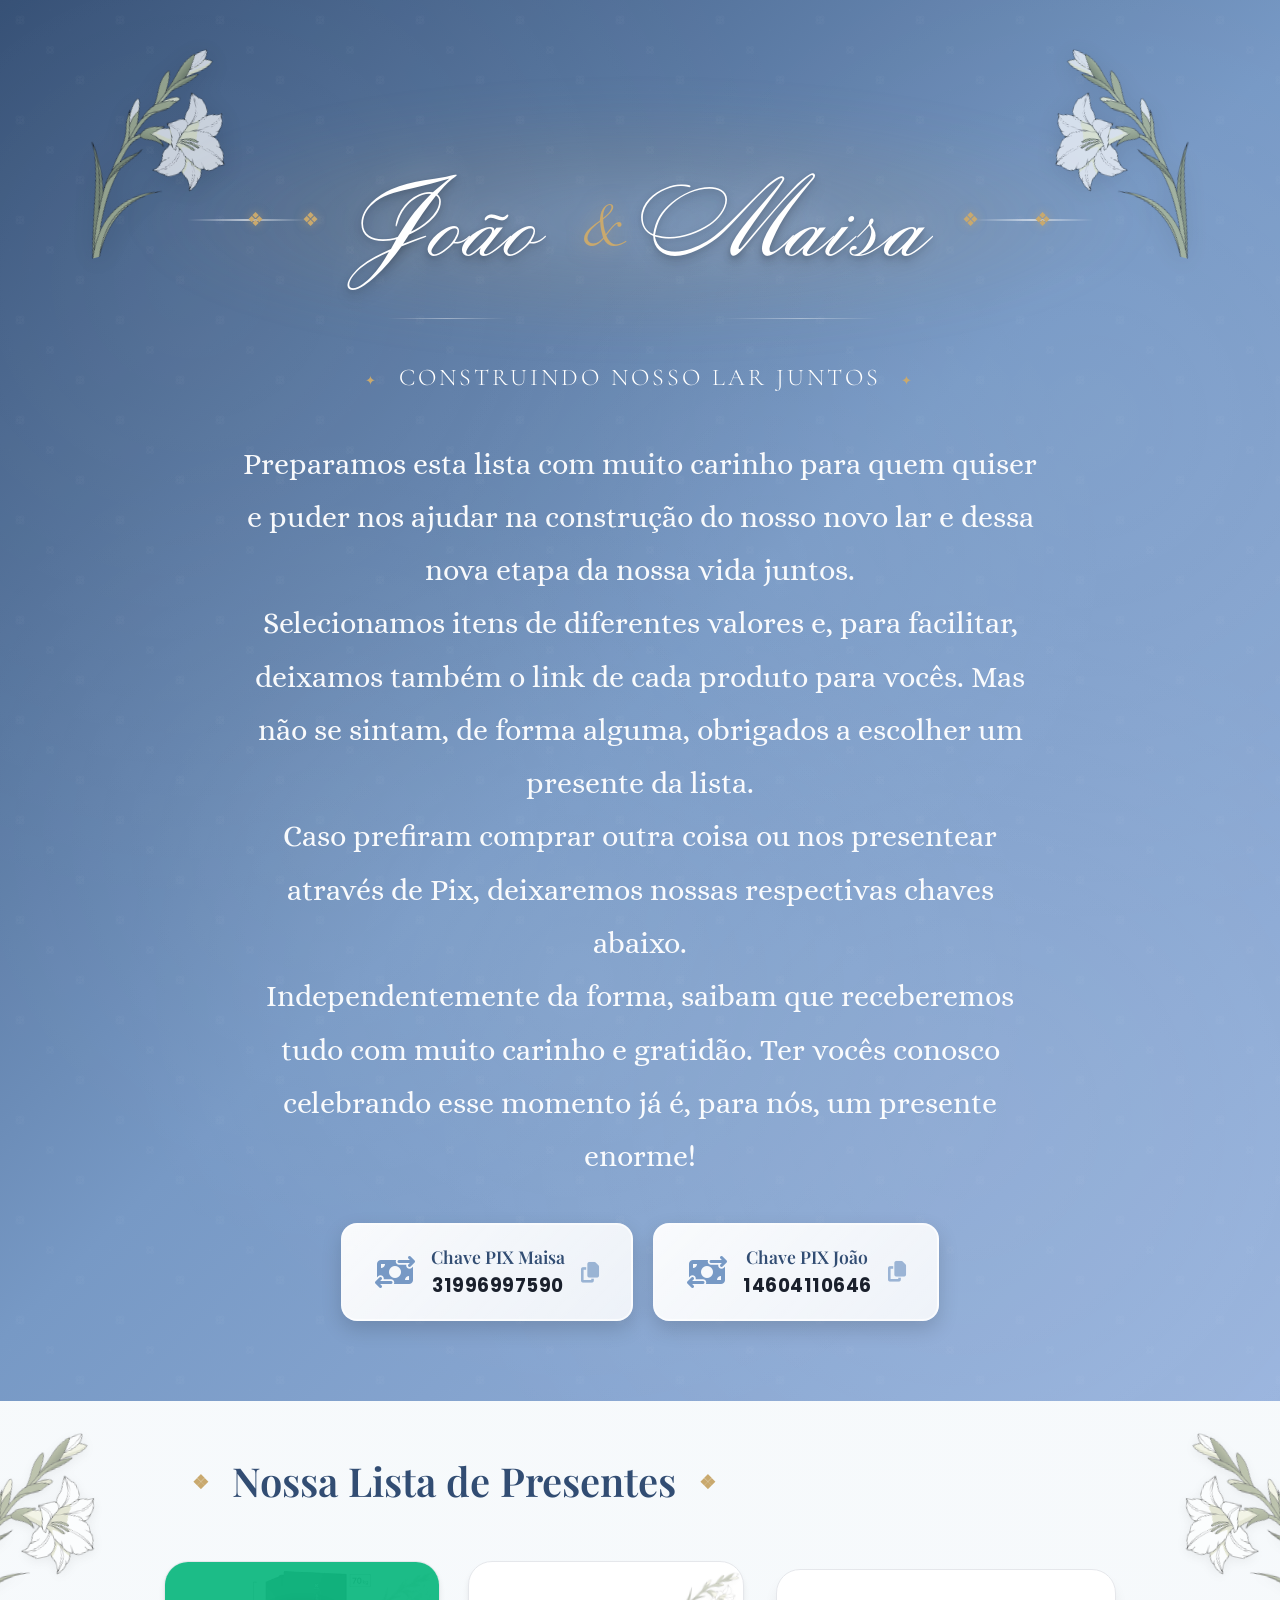
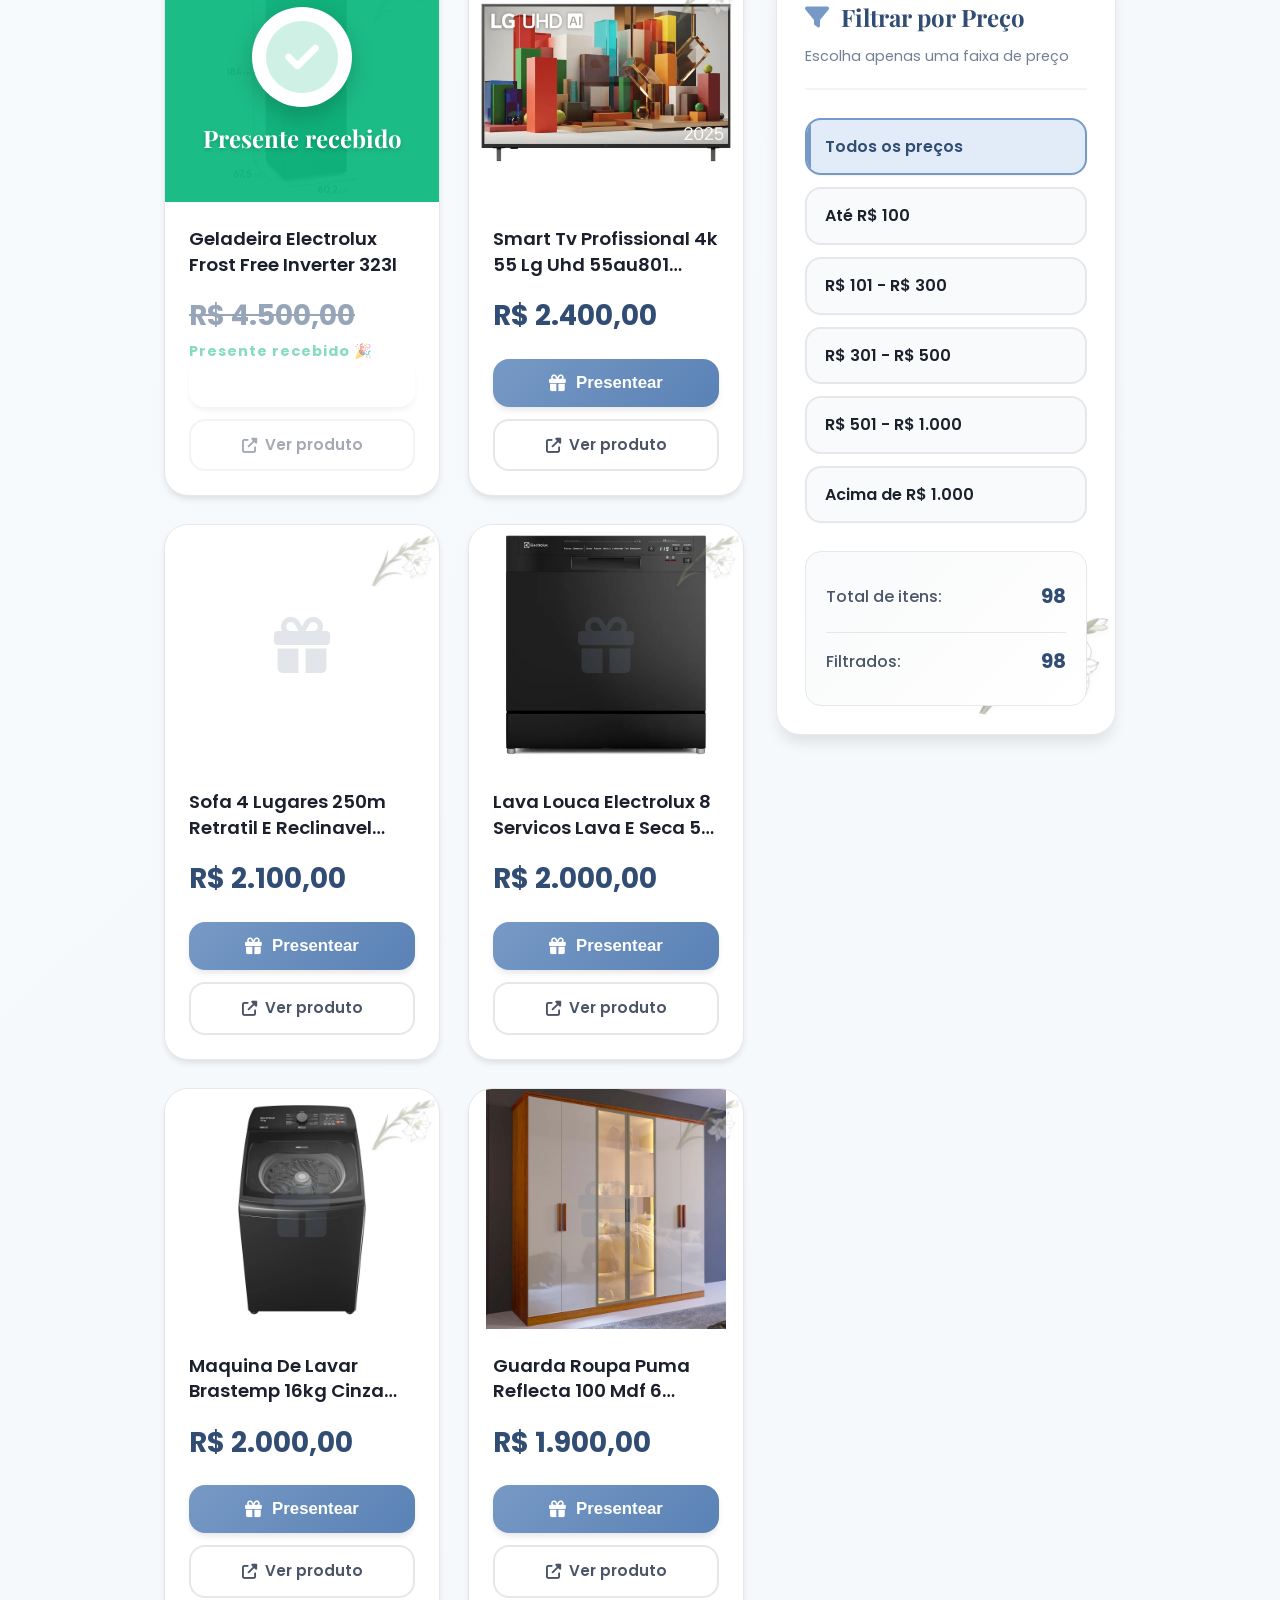
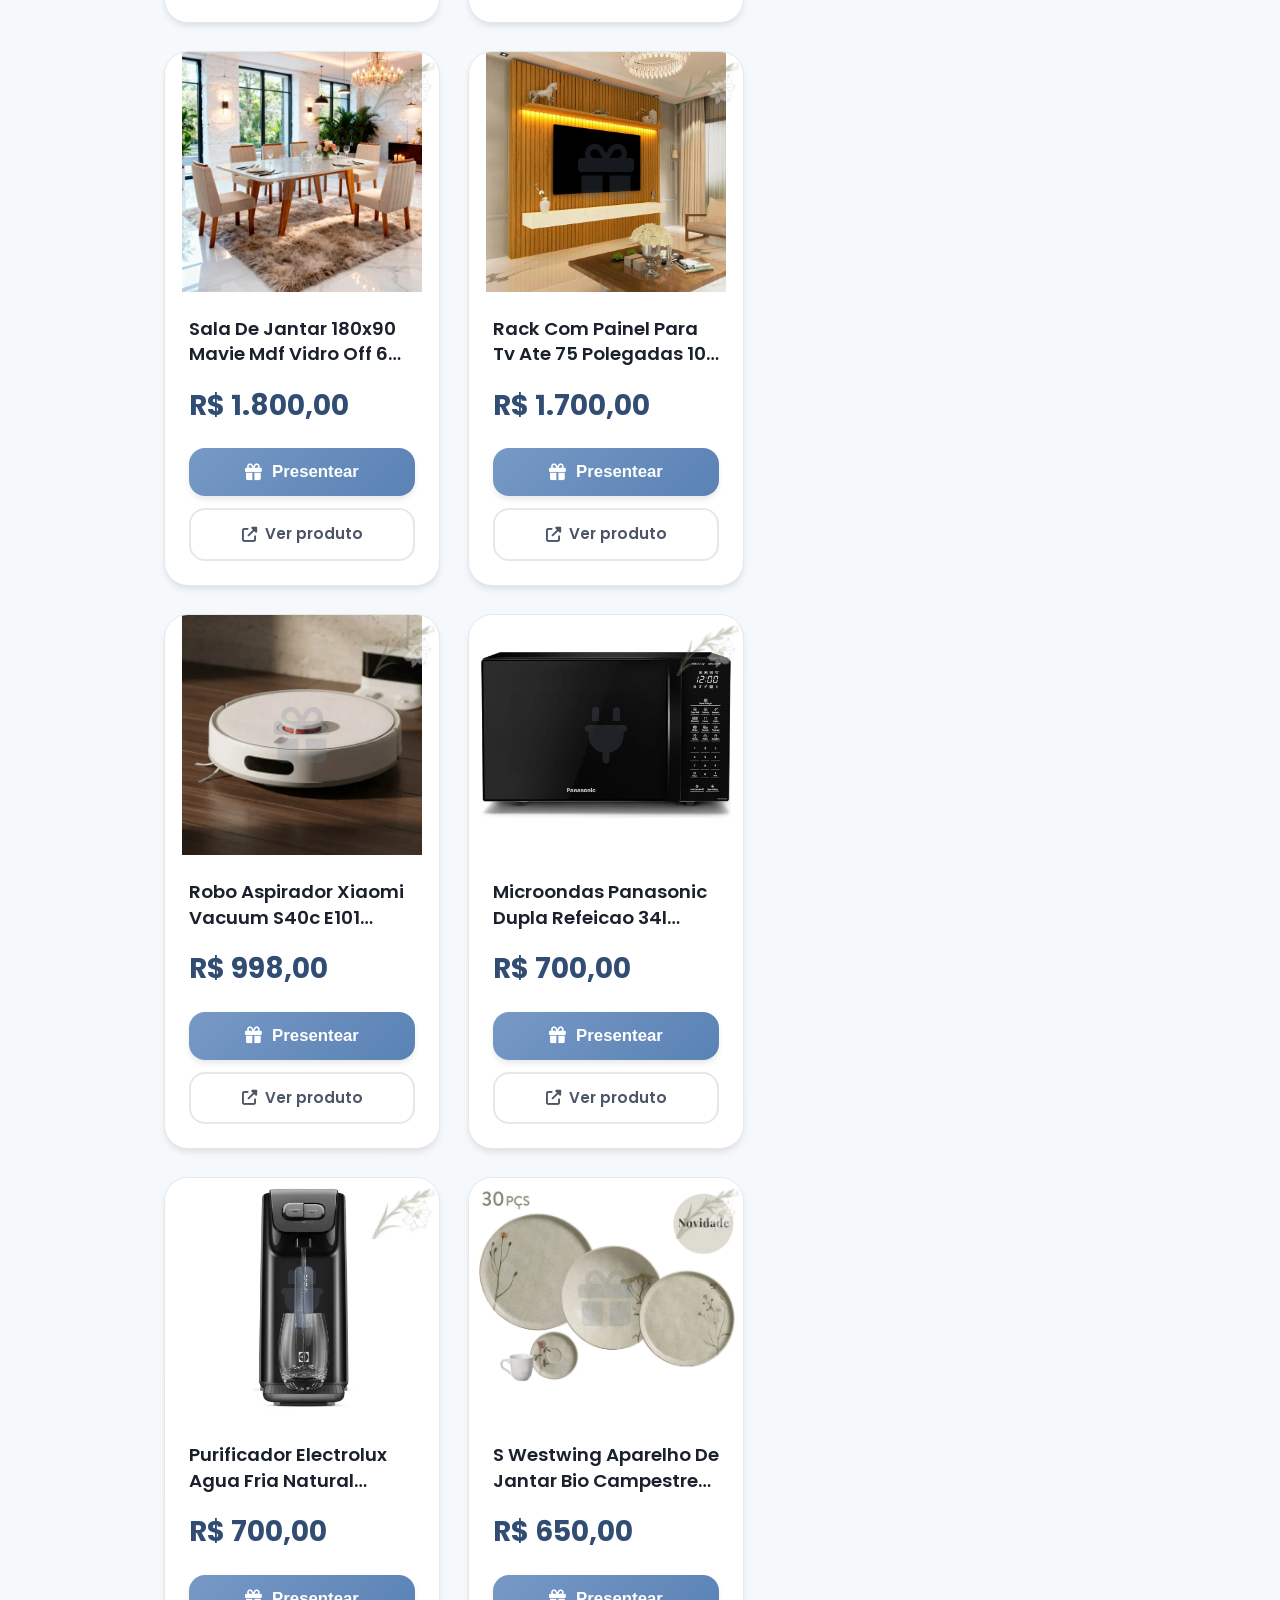
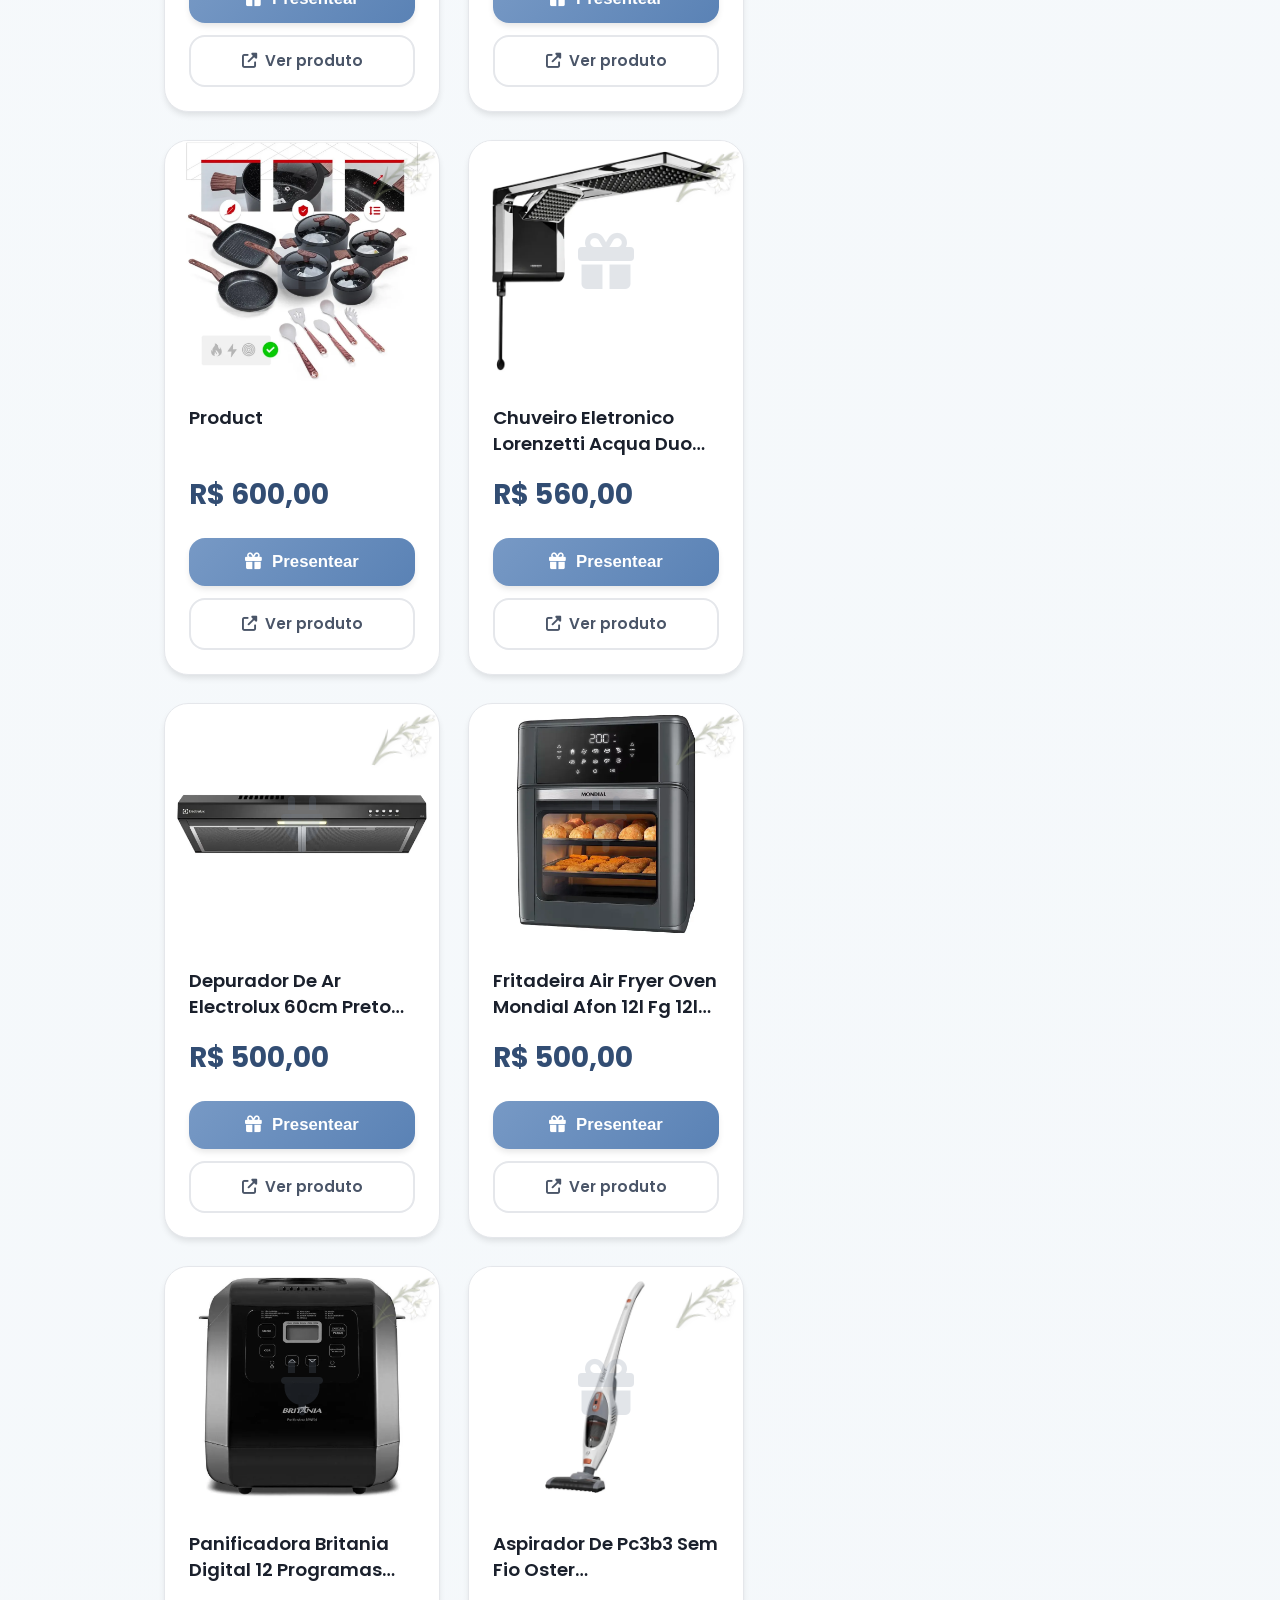
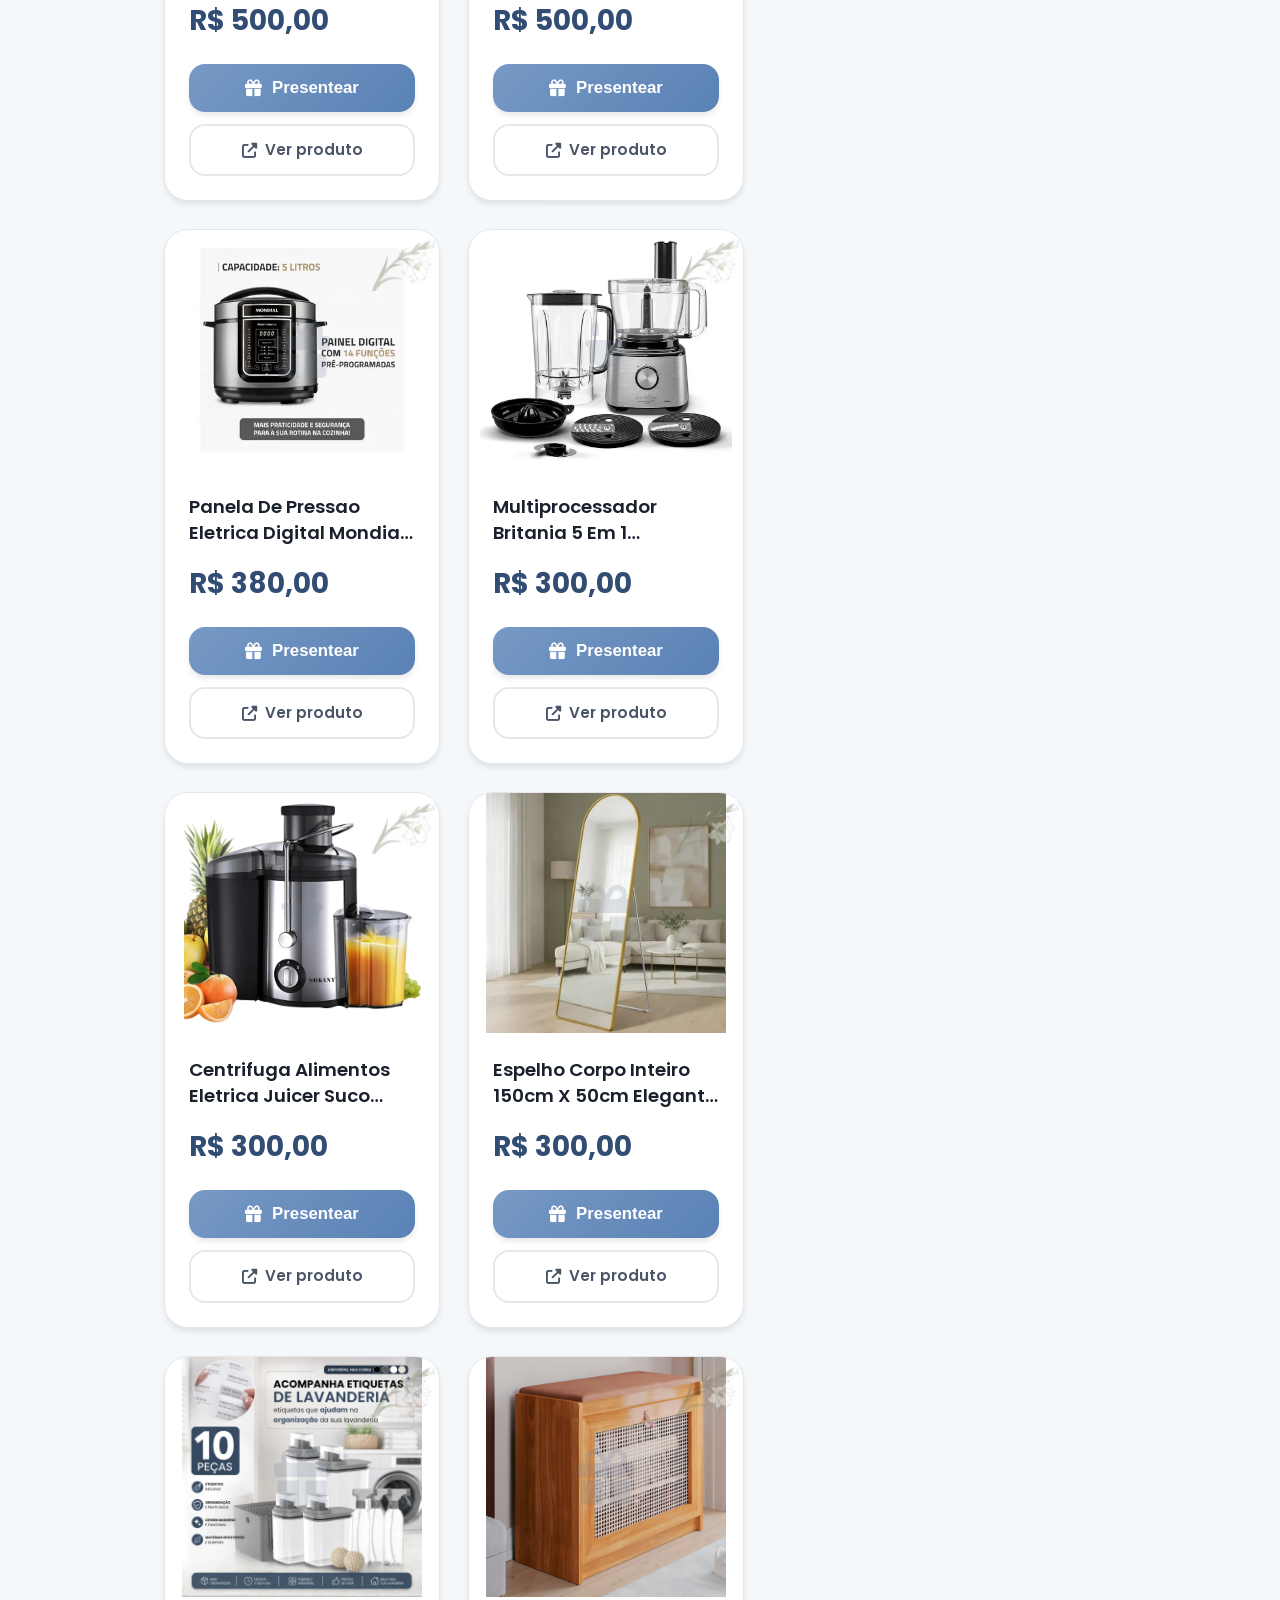
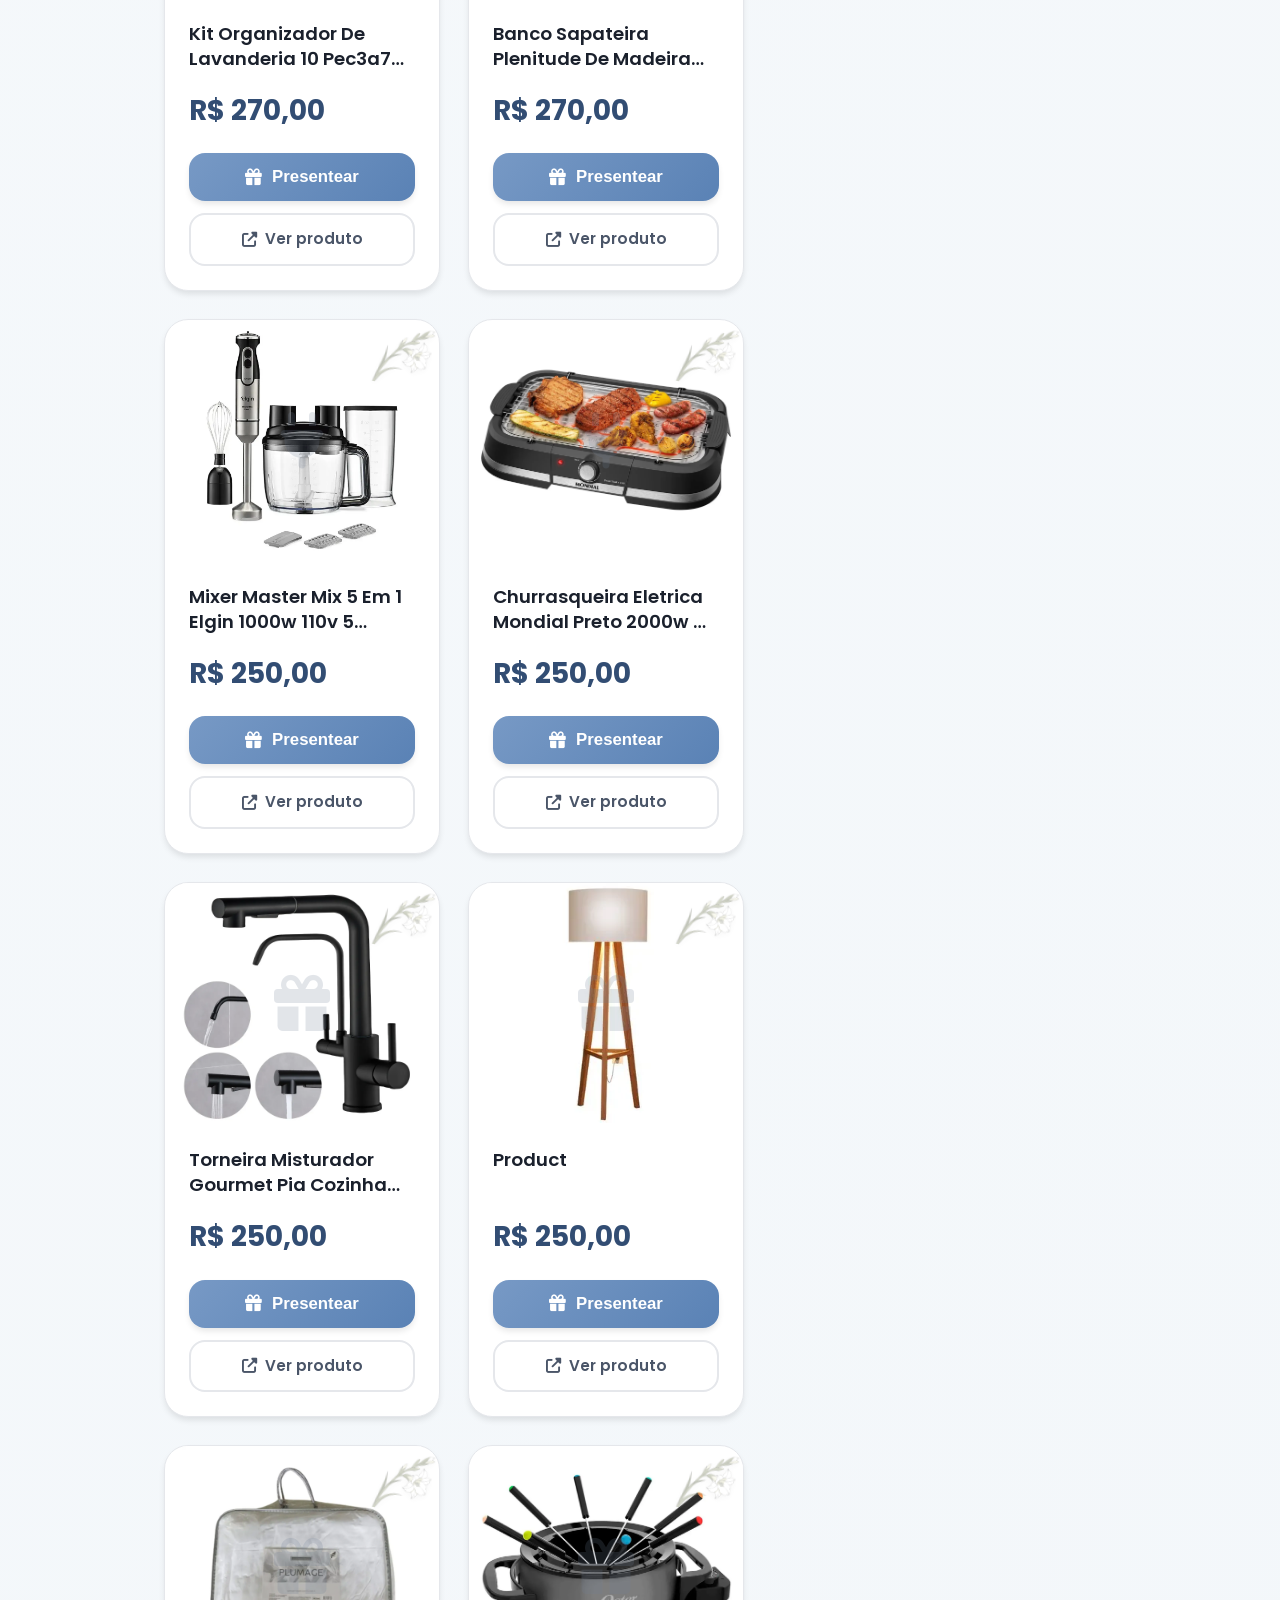
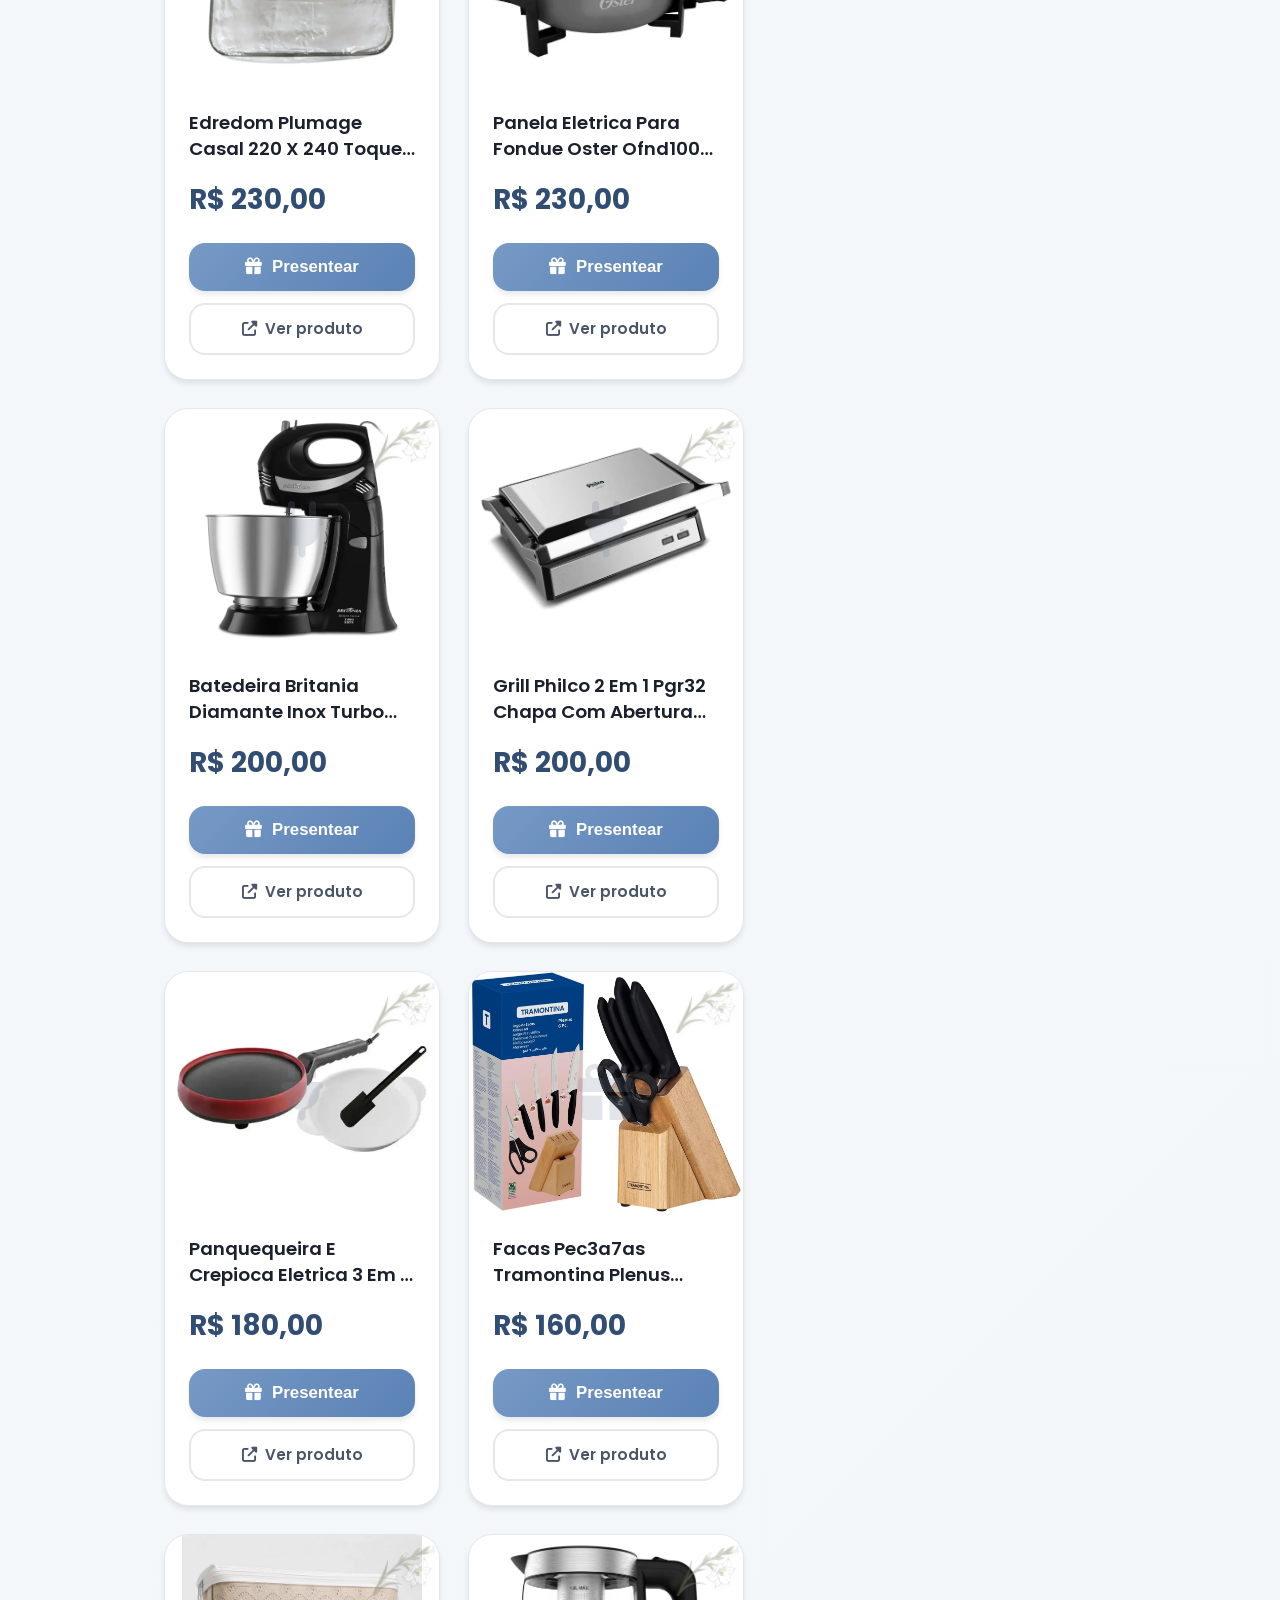
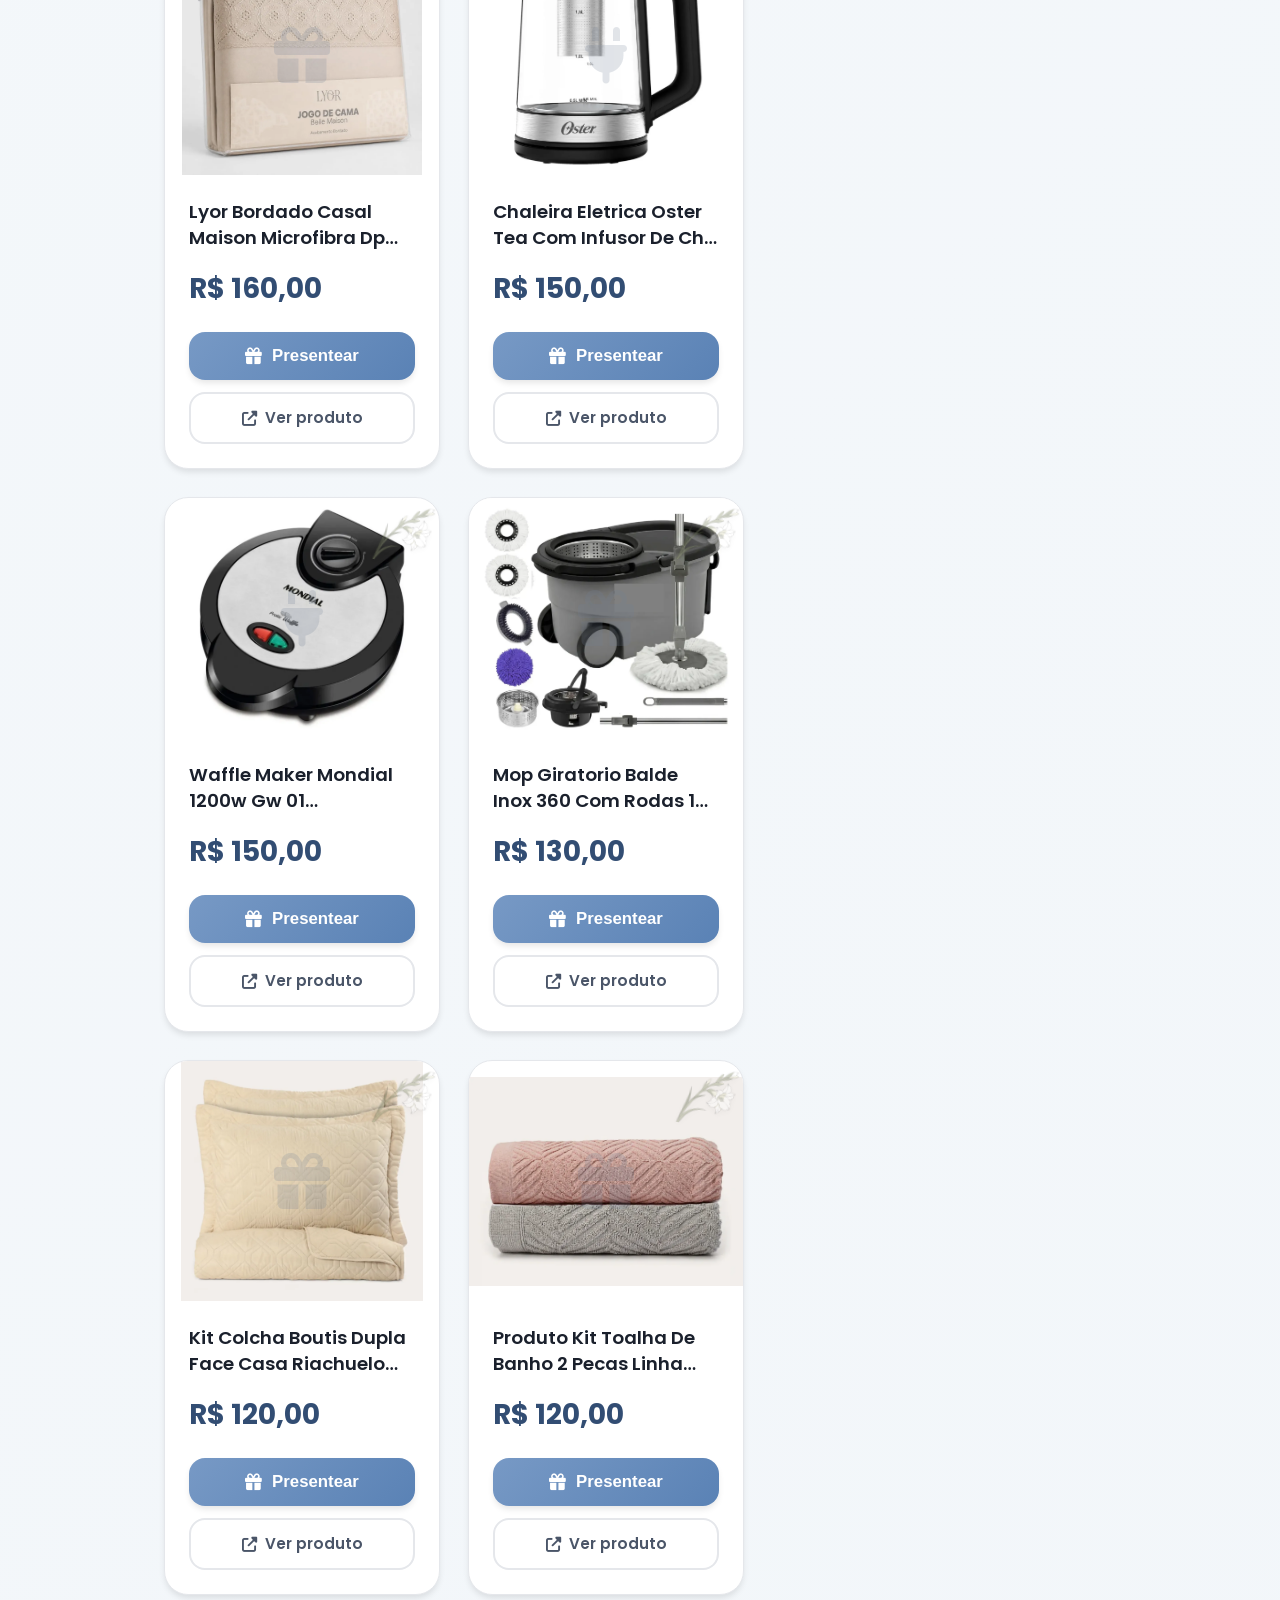
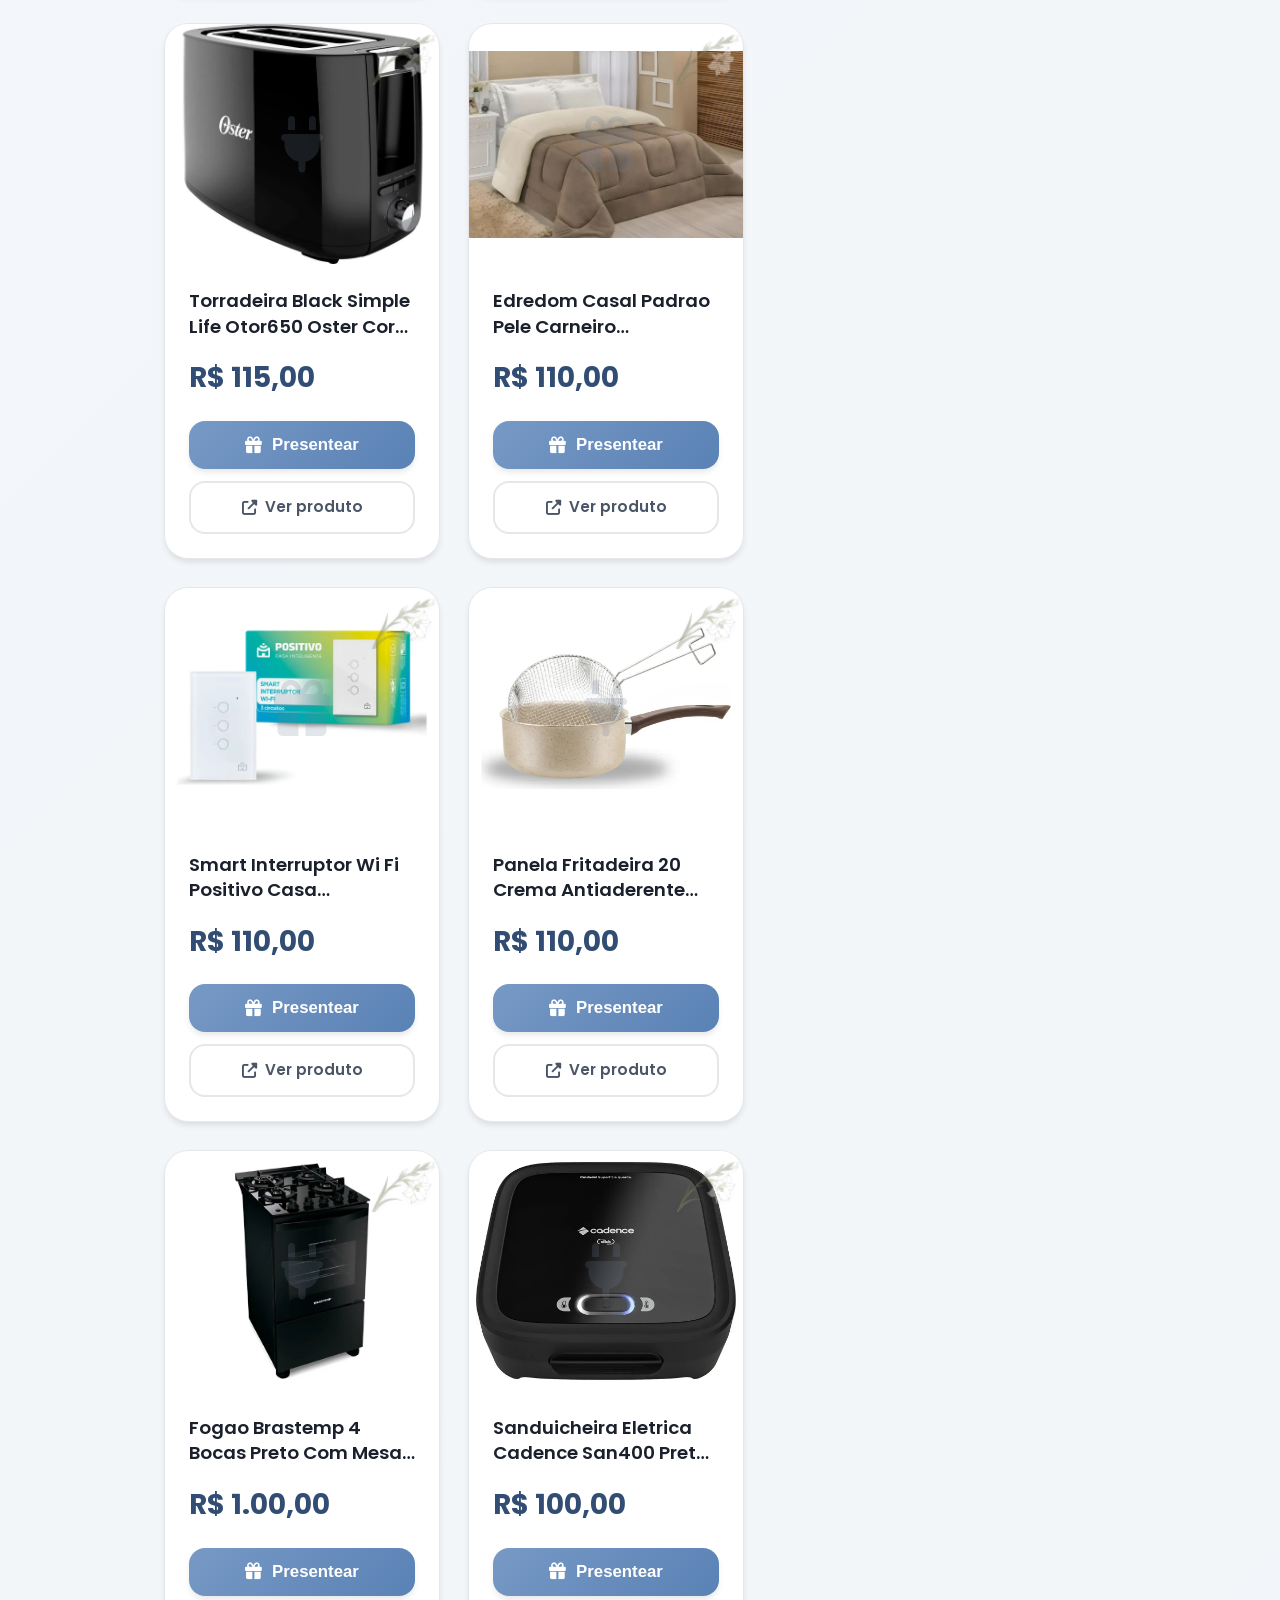
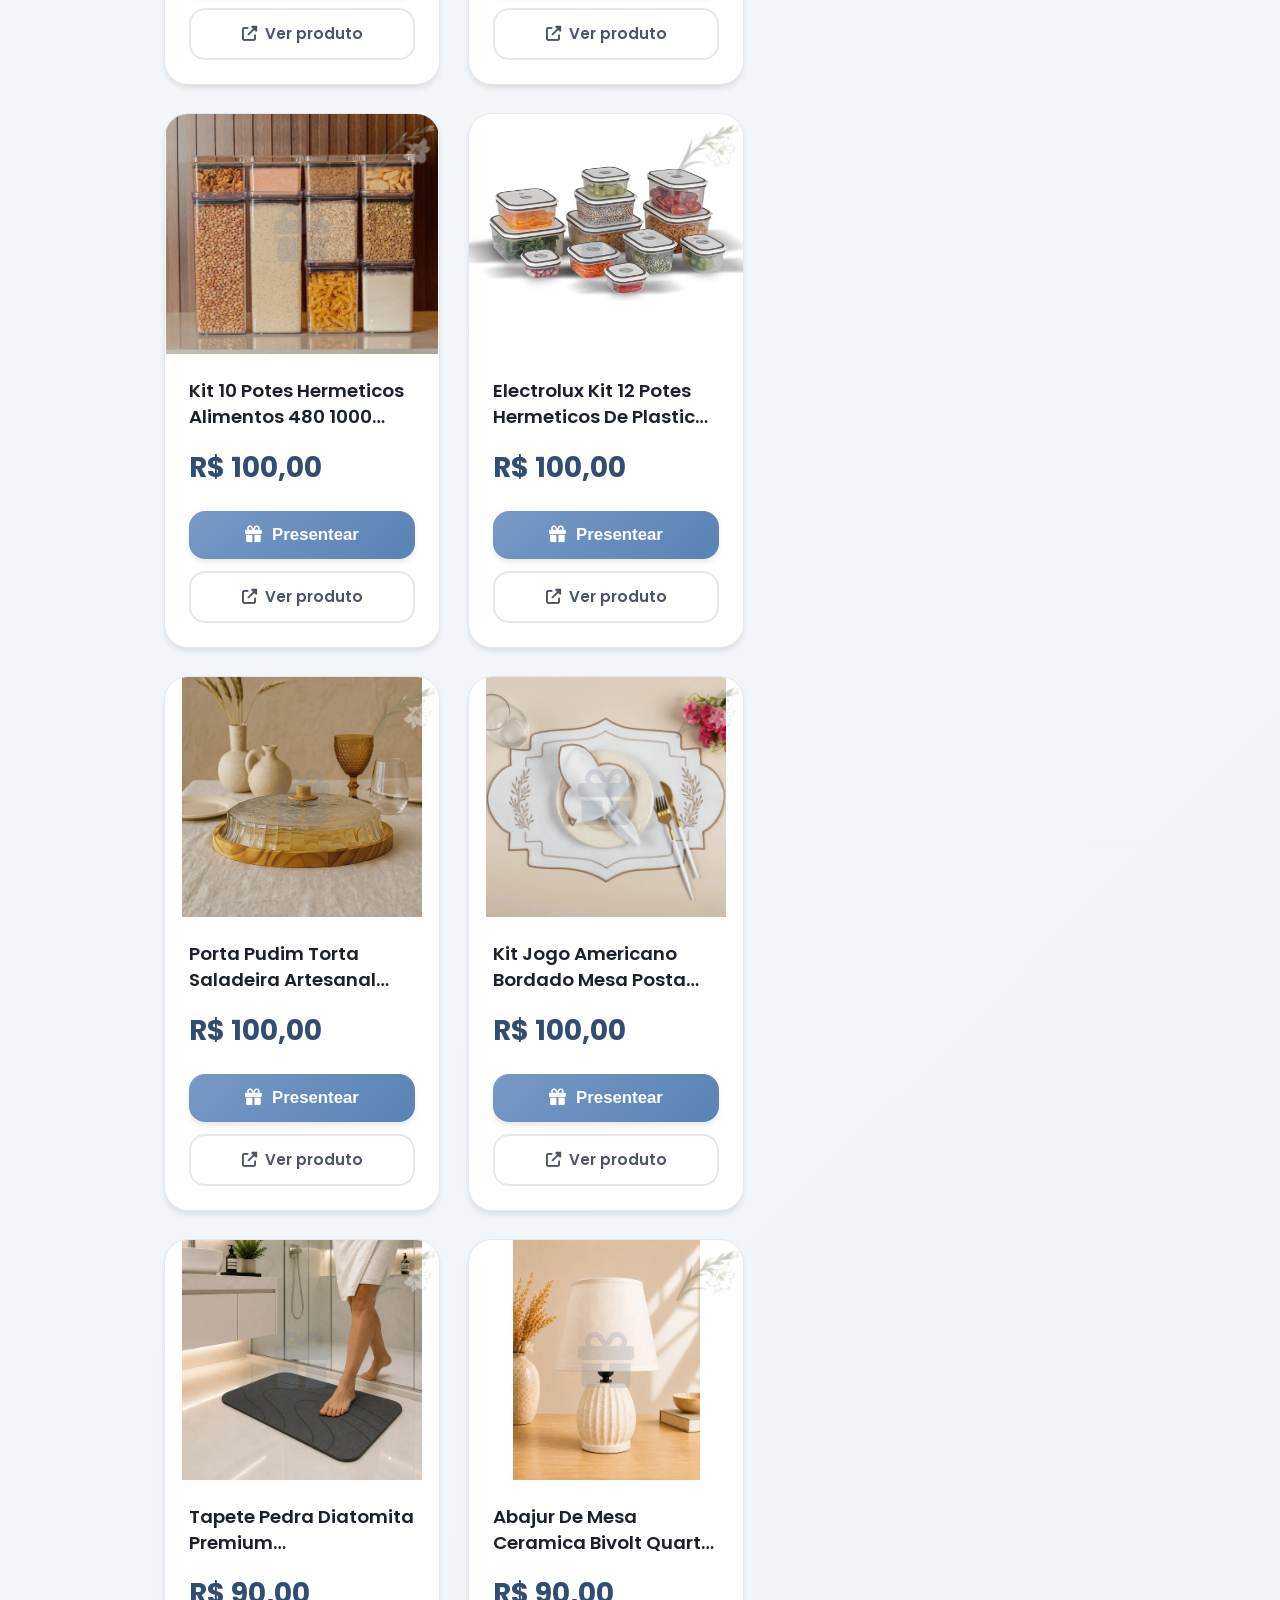
==== commit 8d10affd: "Add files via upload" ====
--- a/checkout.html
+++ b/checkout.html
@@ -19,7 +19,7 @@
                 <a href="index.html" class="back-link">
                     <i class="fas fa-arrow-left"></i> Voltar para lista
                 </a>
-                <h1 class="couple-names">João <span class="amp">&</span> Maisa</h1>
+                <h1 class="couple-names">João <span class="couple-names">&</span> Maisa</h1>
             </div>
         </div>
     </header>
@@ -117,7 +117,7 @@
                                 <i class="fas fa-truck"></i>
                             </div>
                             <div class="option-content">
-                                <h3>Entregar no Endereço ou Comprar Online</h3>
+                                <h3>Comprar Online e Entregar no Endereço</h3>
                                 <p class="option-description">
                                     Você pode comprar online e mandar entregar ou usar o link original do produto.
                                 </p>
--- a/style.css
+++ b/style.css
@@ -154,12 +154,21 @@
     max-width: 1280px;
     margin: 0 auto;
     padding: 0 24px;
+    overflow-x: hidden; /* Garante que o container não cause scroll horizontal */
 }
 
 /* Container mais estreito para dar destaque às flores laterais em desktop */
 @media (min-width: 1200px) {
     .main-content .container {
-        max-width: 1100px;
+        max-width: 1000px; /* Reduzido de 1100px para 1000px conforme solicitado */
+    }
+    
+    .main-content::before {
+        left: -60px; /* Ajuste para ficar melhor com container menor */
+    }
+    
+    .main-content::after {
+        right: -60px; /* Ajuste para ficar melhor com container menor */
     }
 }
 
@@ -223,8 +232,8 @@
 .hero-content::after {
     content: '';
     position: absolute;
-    width: 200px;
-    height: 200px;
+    width: 180px;
+    height: 180px;
     background-image: url('vecteezy_a-white-lily-on-a-white-background_69209041-removebg-preview.png');
     background-size: contain;
     background-repeat: no-repeat;
@@ -235,14 +244,14 @@
 }
 
 .hero-content::before {
-    top: -50px;
-    left: -100px;
+    top: -40px;
+    left: -80px;
     transform: rotate(-15deg);
 }
 
 .hero-content::after {
-    top: -50px;
-    right: -100px;
+    top: -40px;
+    right: -80px;
     transform: rotate(15deg) scaleX(-1);
 }
 
@@ -308,7 +317,7 @@
 
 /* Tipografia elegante para os nomes */
 .couple-names {
-    font-family: 'Allura', 'Tangerine', 'Great Vibes', cursive;
+    font-family: 'Citadel Script', 'Allura', 'Tangerine', 'Great Vibes', cursive;
     font-size: 7rem;
     font-weight: 400;
     letter-spacing: 2px;
@@ -341,11 +350,11 @@
 }
 
 .couple-names .amp {
-    font-family: 'Cormorant Garamond', serif;
+    font-family: 'Citadel Script', 'Allura', 'Tangerine', cursive;
     color: var(--gold);
-    font-size: 4rem;
-    font-weight: 300;
-    font-style: italic;
+    font-size: 5rem;
+    font-weight: 400;
+    font-style: normal;
     display: inline-block;
     animation: pulse 3s ease infinite;
     text-shadow: 0 0 20px rgba(201, 169, 110, 0.5);
@@ -378,13 +387,13 @@
 }
 
 .welcome-message h2 {
-    font-family: 'Cormorant Garamond', serif;
+    font-family: 'Alice', 'Georgia', serif;
     font-size: 1.85rem;
     font-weight: 400;
     margin-bottom: 40px;
     opacity: 0.95;
-    line-height: 1.6;
-    font-style: italic;
+    line-height: 1.8;
+    font-style: normal;
 }
 
 .message-options {
@@ -393,6 +402,150 @@
     gap: 16px;
     justify-content: center;
     margin-bottom: 32px;
+}
+
+/* ============================================
+   BOTÕES PIX - Design Moderno e Funcional
+   ============================================ */
+.pix-container {
+    display: flex;
+    flex-wrap: wrap;
+    gap: 20px;
+    justify-content: center;
+    margin-top: 40px;
+    animation: fadeInUp 1s ease 0.8s both;
+}
+
+.pix-button {
+    display: flex;
+    align-items: center;
+    gap: 16px;
+    padding: 20px 32px;
+    background: linear-gradient(135deg, rgba(255, 255, 255, 0.95) 0%, rgba(255, 255, 255, 0.85) 100%);
+    backdrop-filter: blur(10px);
+    border: 2px solid rgba(255, 255, 255, 0.6);
+    border-radius: 16px;
+    cursor: pointer;
+    transition: all 0.3s cubic-bezier(0.4, 0, 0.2, 1);
+    box-shadow: 0 8px 20px rgba(0, 0, 0, 0.15);
+    position: relative;
+    overflow: hidden;
+    min-width: 280px;
+}
+
+.pix-button::before {
+    content: '';
+    position: absolute;
+    top: 0;
+    left: -100%;
+    width: 100%;
+    height: 100%;
+    background: linear-gradient(90deg, transparent, rgba(255, 255, 255, 0.4), transparent);
+    transition: left 0.5s ease;
+}
+
+.pix-button:hover::before {
+    left: 100%;
+}
+
+.pix-button:hover {
+    transform: translateY(-4px) scale(1.02);
+    box-shadow: 0 12px 30px rgba(0, 0, 0, 0.25);
+    border-color: rgba(255, 255, 255, 0.9);
+}
+
+.pix-button:active {
+    transform: translateY(-2px) scale(1.01);
+}
+
+.pix-button .fa-money-bill-transfer {
+    font-size: 2rem;
+    color: var(--primary-color);
+    animation: pulse 2s ease infinite;
+}
+
+.pix-content {
+    display: flex;
+    flex-direction: column;
+    gap: 4px;
+    flex: 1;
+}
+
+.pix-label {
+    font-family: 'Playfair Display', serif;
+    font-size: 1.1rem;
+    font-weight: 600;
+    color: var(--primary-darker);
+}
+
+.pix-key {
+    font-family: 'Poppins', monospace;
+    font-size: 1.15rem;
+    font-weight: 700;
+    color: var(--text-dark);
+    letter-spacing: 0.5px;
+}
+
+.pix-copy-icon {
+    font-size: 1.3rem;
+    color: var(--primary-color);
+    opacity: 0.7;
+    transition: all 0.3s ease;
+}
+
+.pix-button:hover .pix-copy-icon {
+    opacity: 1;
+    transform: scale(1.1);
+}
+
+/* Feedback de cópia */
+.pix-copy-feedback {
+    position: fixed;
+    top: 20px;
+    right: 20px;
+    background: linear-gradient(135deg, var(--success) 0%, #059669 100%);
+    color: white;
+    padding: 16px 24px;
+    border-radius: 12px;
+    box-shadow: 0 8px 24px rgba(16, 185, 129, 0.4);
+    display: flex;
+    align-items: center;
+    gap: 12px;
+    font-weight: 600;
+    z-index: 9999;
+    opacity: 0;
+    transform: translateX(400px);
+    transition: all 0.3s cubic-bezier(0.4, 0, 0.2, 1);
+}
+
+.pix-copy-feedback.show {
+    opacity: 1;
+    transform: translateX(0);
+}
+
+.pix-copy-feedback i {
+    font-size: 1.5rem;
+}
+
+/* Responsividade dos botões PIX */
+@media (max-width: 768px) {
+    .pix-container {
+        flex-direction: column;
+        align-items: center;
+    }
+    
+    .pix-button {
+        width: 100%;
+        max-width: 400px;
+    }
+    
+    .pix-copy-feedback {
+        right: 10px;
+        left: 10px;
+        top: 10px;
+        text-align: center;
+        justify-content: center;
+    }
 }
 
 .message-option {
@@ -449,6 +602,7 @@
     padding: 48px 0;
     animation: fadeIn 1s ease 0.3s both;
     position: relative;
+    overflow-x: hidden; /* Garante que não haja scroll horizontal */
 }
 
 /* Ornamentos botânicos nas laterais - lírios SUPER VISÍVEIS */
@@ -456,8 +610,8 @@
 .main-content::after {
     content: '';
     position: absolute;
-    width: 250px;
-    height: 250px;
+    width: 180px;
+    height: 180px;
     background-image: url('vecteezy_a-white-lily-on-a-white-background_69209041-removebg-preview.png');
     background-size: contain;
     background-repeat: no-repeat;
@@ -469,15 +623,26 @@
 }
 
 .main-content::before {
-    top: 20px;
-    left: -40px;
-    transform: rotate(-20deg);
+    top: 40px;
+    left: -80px;
+    transform: rotate(-12deg);
 }
 
 .main-content::after {
-    top: 20px;
-    right: -40px;
-    transform: rotate(20deg) scaleX(-1);
+    top: 40px;
+    right: -80px;
+    transform: rotate(12deg) scaleX(-1);
+}
+
+/* Ajuste para desktop */
+@media (min-width: 1200px) {
+    .main-content::before {
+        left: -70px;
+    }
+    
+    .main-content::after {
+        right: -70px;
+    }
 }
 
 .content-wrapper {
@@ -530,7 +695,7 @@
 
 .products-grid {
     display: grid;
-    grid-template-columns: repeat(auto-fill, minmax(300px, 1fr));
+    grid-template-columns: repeat(2, 1fr);
     gap: 28px;
     margin-bottom: 48px;
 }
@@ -1162,7 +1327,8 @@
     }
     
     .products-grid {
-        grid-template-columns: repeat(auto-fill, minmax(280px, 1fr));
+        grid-template-columns: repeat(2, 1fr);
+        gap: 24px;
     }
     
     .couple-names {
@@ -1188,35 +1354,37 @@
     /* Ajustar lírios no hero para mobile - bem visíveis */
     .hero-content::before,
     .hero-content::after {
-        width: 130px;
-        height: 130px;
+        width: 120px;
+        height: 120px;
         opacity: 0.5;
     }
     
     .hero-content::before {
-        left: -50px;
-        top: -30px;
+        left: -40px;
+        top: -20px;
     }
     
     .hero-content::after {
-        right: -50px;
-        top: -30px;
+        right: -40px;
+        top: -20px;
     }
     
     /* Ajustar lírios laterais para mobile */
     .main-content::before,
     .main-content::after {
-        width: 150px;
-        height: 150px;
+        width: 120px;
+        height: 120px;
         opacity: 0.45;
     }
     
     .main-content::before {
-        left: -30px;
+        left: -20px;
+        top: 20px;
     }
     
     .main-content::after {
-        right: -30px;
+        right: -20px;
+        top: 20px;
     }
     
     .decorative-line {
@@ -1236,7 +1404,7 @@
     }
     
     .couple-names .amp {
-        font-size: 3rem;
+        font-size: 2.8rem;
         margin: 10px 0;
     }
     
@@ -1245,7 +1413,8 @@
     }
     
     .welcome-message h2 {
-        font-size: 1.5rem;
+        font-size: 1.35rem;
+        line-height: 1.7;
     }
     
     .message-options {
@@ -1258,7 +1427,8 @@
     }
     
     .products-grid {
-        grid-template-columns: repeat(auto-fill, minmax(260px, 1fr));
+        grid-template-columns: repeat(2, 1fr);
+        gap: 20px;
     }
     
     .products-header .section-title {
@@ -1290,7 +1460,7 @@
     }
     
     .couple-names .amp {
-        font-size: 2.5rem;
+        font-size: 2.2rem;
     }
     
     .wedding-date {
@@ -1302,6 +1472,11 @@
         margin: 0 10px;
     }
     
+    .welcome-message h2 {
+        font-size: 1.15rem;
+        line-height: 1.65;
+    }
+    
     .products-grid {
         grid-template-columns: 1fr;
     }
@@ -1324,3 +1499,95 @@
         padding: 20px;
     }
 }
+
+
+/* ============================================
+   PRODUTOS JÁ COMPRADOS - Overlay com Check Verde
+   ============================================ */
+.produto-comprado {
+    position: relative;
+}
+
+.produto-adquirido-overlay {
+    position: absolute;
+    top: 0;
+    left: 0;
+    right: 0;
+    bottom: 0;
+    background: rgba(16, 185, 129, 0.95);
+    display: flex;
+    flex-direction: column;
+    align-items: center;
+    justify-content: center;
+    gap: 12px;
+    z-index: 10;
+    border-radius: var(--radius) var(--radius) 0 0;
+}
+
+.check-verde {
+    width: 100px;
+    height: 100px;
+    background: white;
+    border-radius: 50%;
+    display: flex;
+    align-items: center;
+    justify-content: center;
+    box-shadow: 0 8px 24px rgba(0, 0, 0, 0.2);
+    animation: scaleIn 0.5s ease;
+}
+
+.check-verde i {
+    font-size: 4.5rem;
+    color: var(--success);
+}
+
+.texto-adquirido {
+    font-family: 'Playfair Display', serif;
+    font-size: 1.5rem;
+    font-weight: 700;
+    color: white;
+    text-shadow: 0 2px 4px rgba(0, 0, 0, 0.2);
+}
+
+@keyframes scaleIn {
+    from {
+        transform: scale(0);
+        opacity: 0;
+    }
+    to {
+        transform: scale(1);
+        opacity: 1;
+    }
+}
+
+/* Botões desabilitados para produtos comprados */
+.produto-comprado .btn-presentear {
+    background: linear-gradient(135deg, var(--gray-300) 0%, var(--gray-400) 100%);
+    cursor: not-allowed;
+    opacity: 0.6;
+}
+
+.produto-comprado .btn-presentear:hover {
+    transform: none;
+    box-shadow: var(--shadow);
+}
+
+/* Preço riscado para produtos comprados */
+.produto-comprado .product-price {
+    text-decoration: line-through;
+    opacity: 0.5;
+    position: relative;
+}
+
+.produto-comprado .product-price::after {
+    content: 'Presente recebido 🎉';
+    position: absolute;
+    bottom: -24px;
+    left: 0;
+    right: 0;
+    font-size: 0.9rem;
+    font-weight: 700;
+    color: var(--success);
+    text-decoration: none;
+    letter-spacing: 1px;
+}
